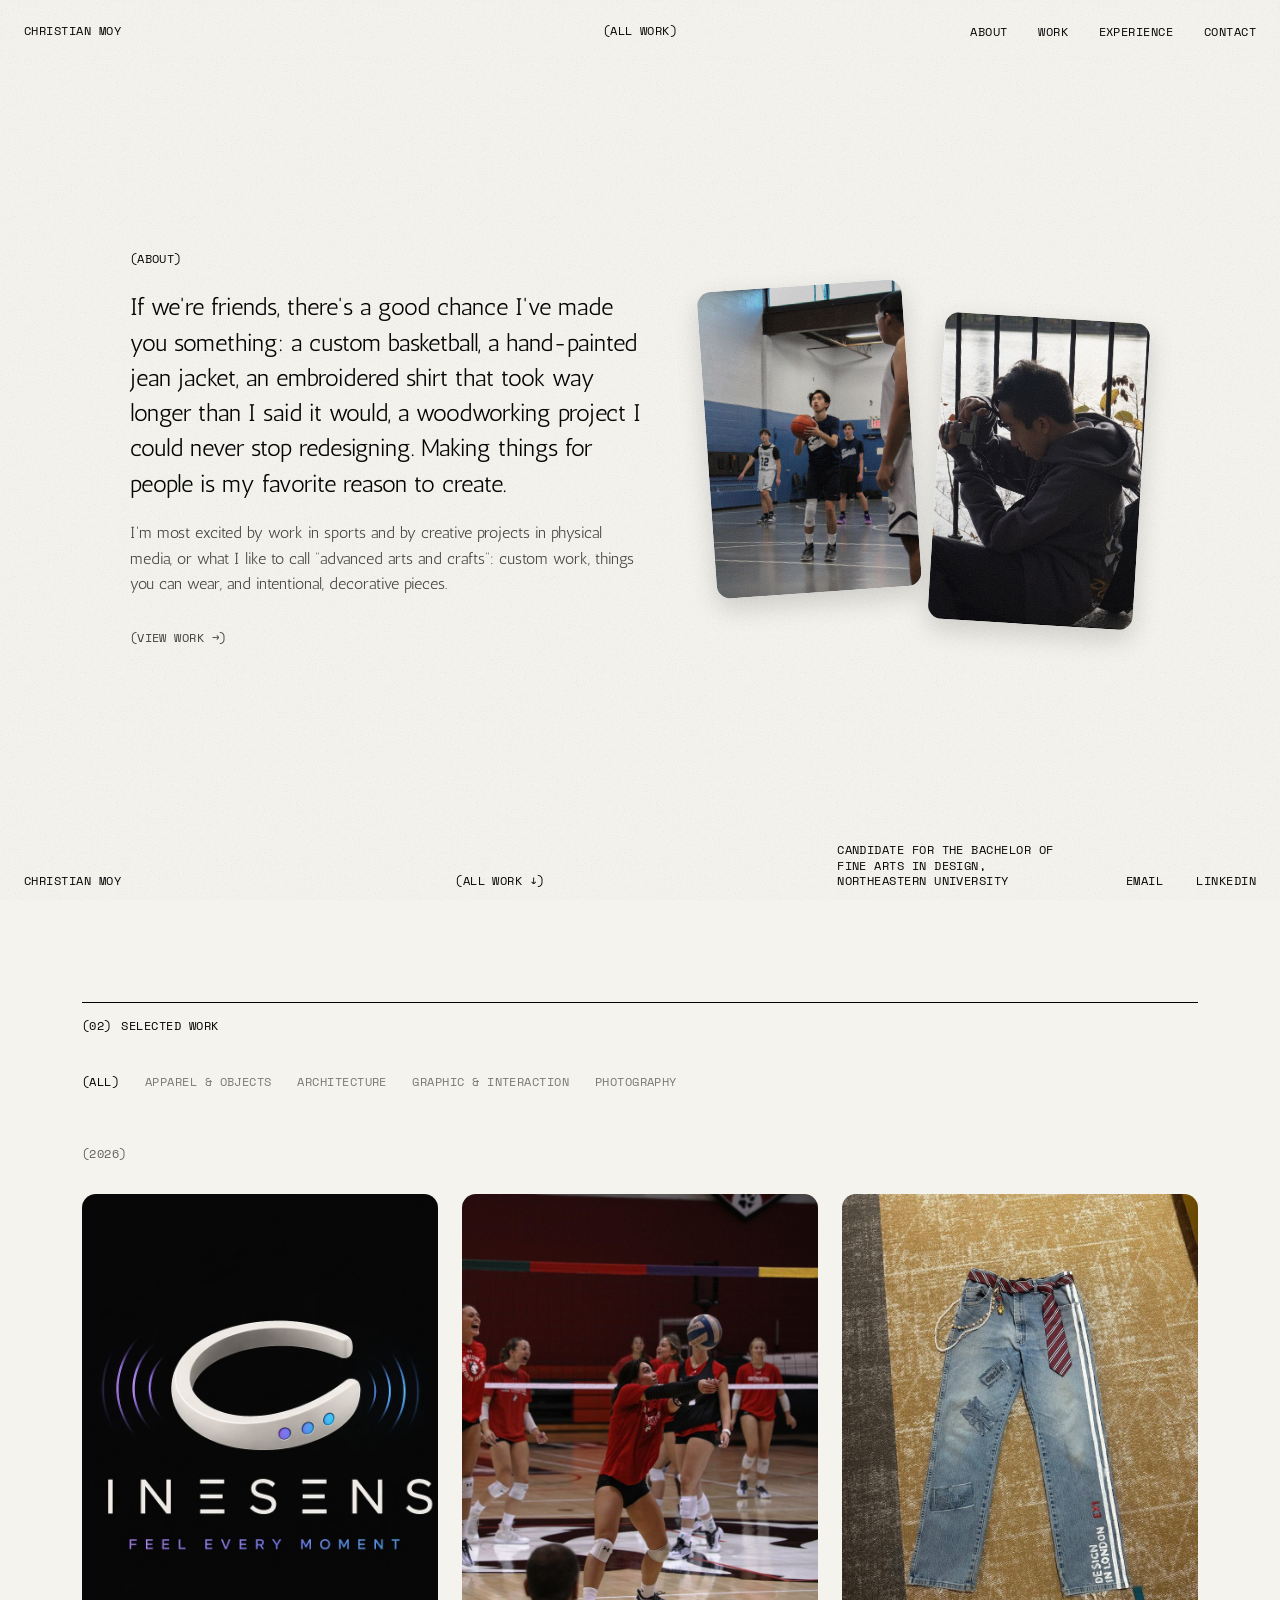
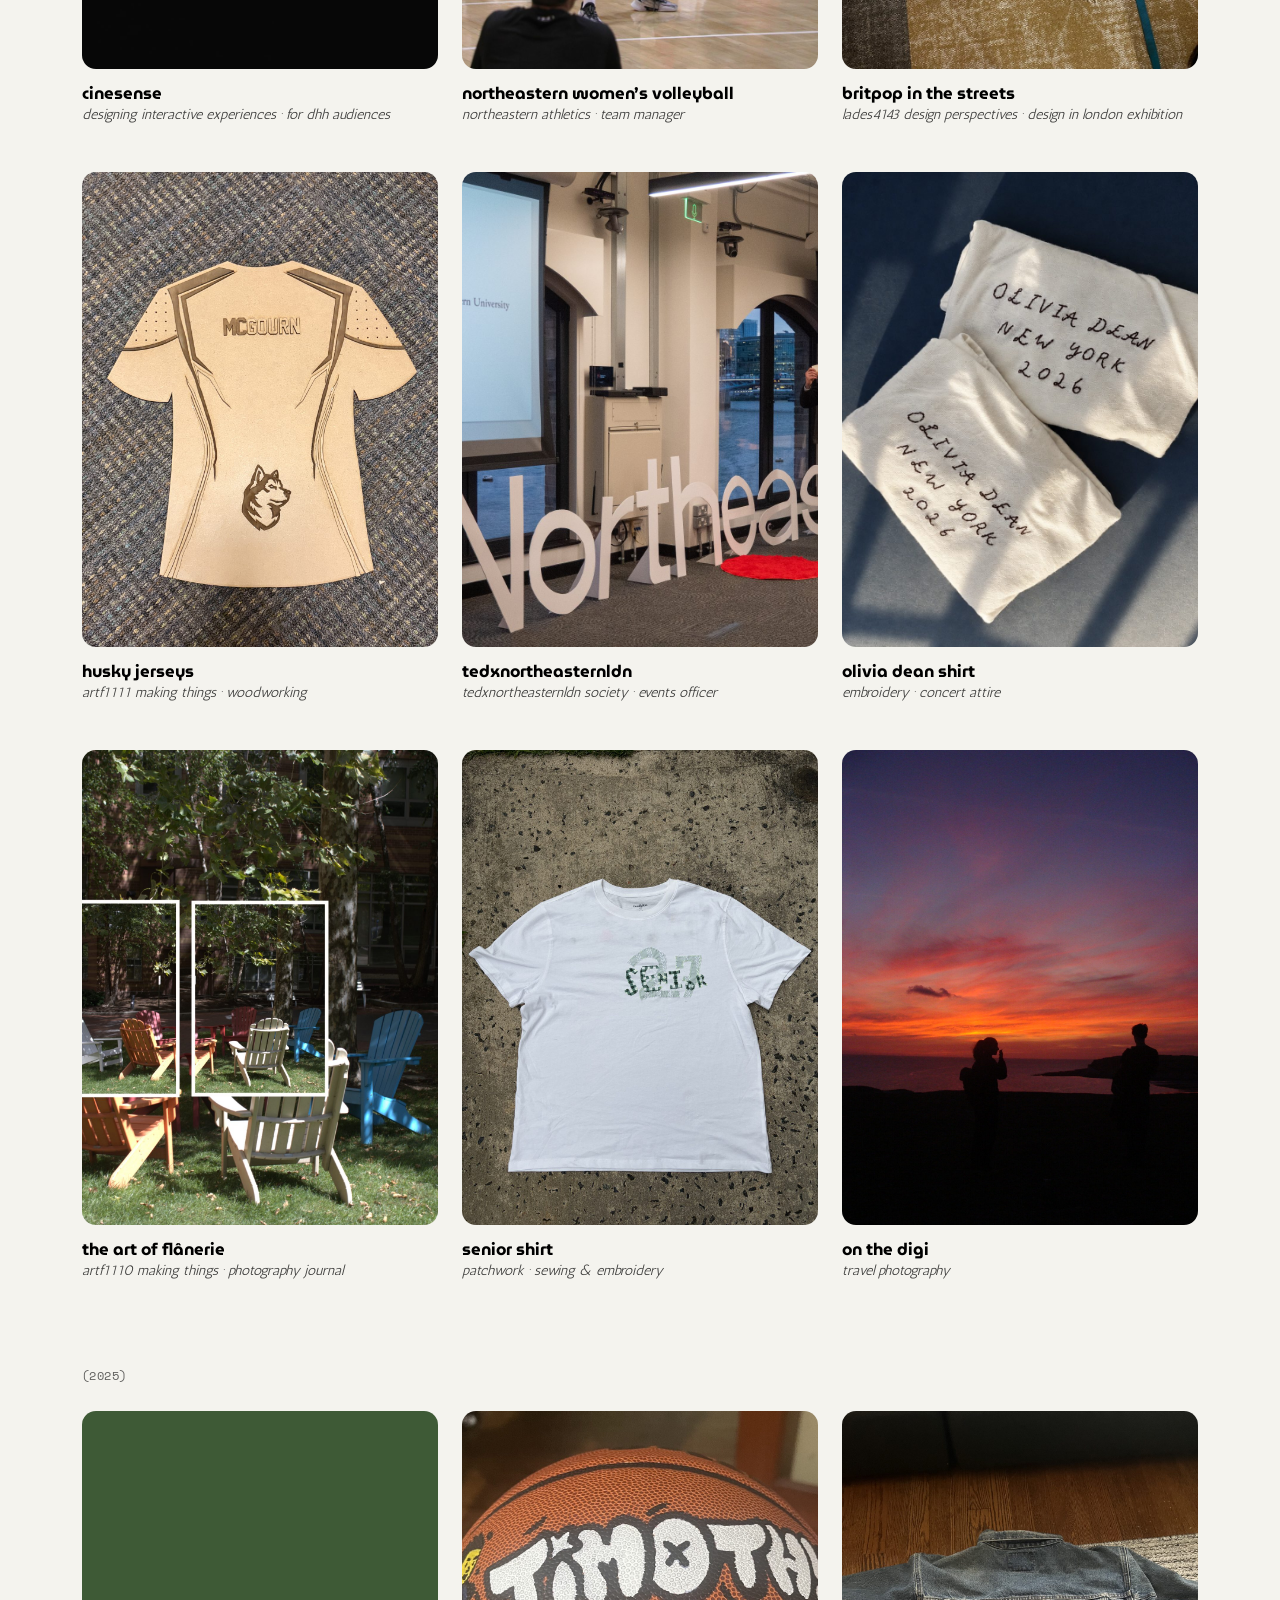
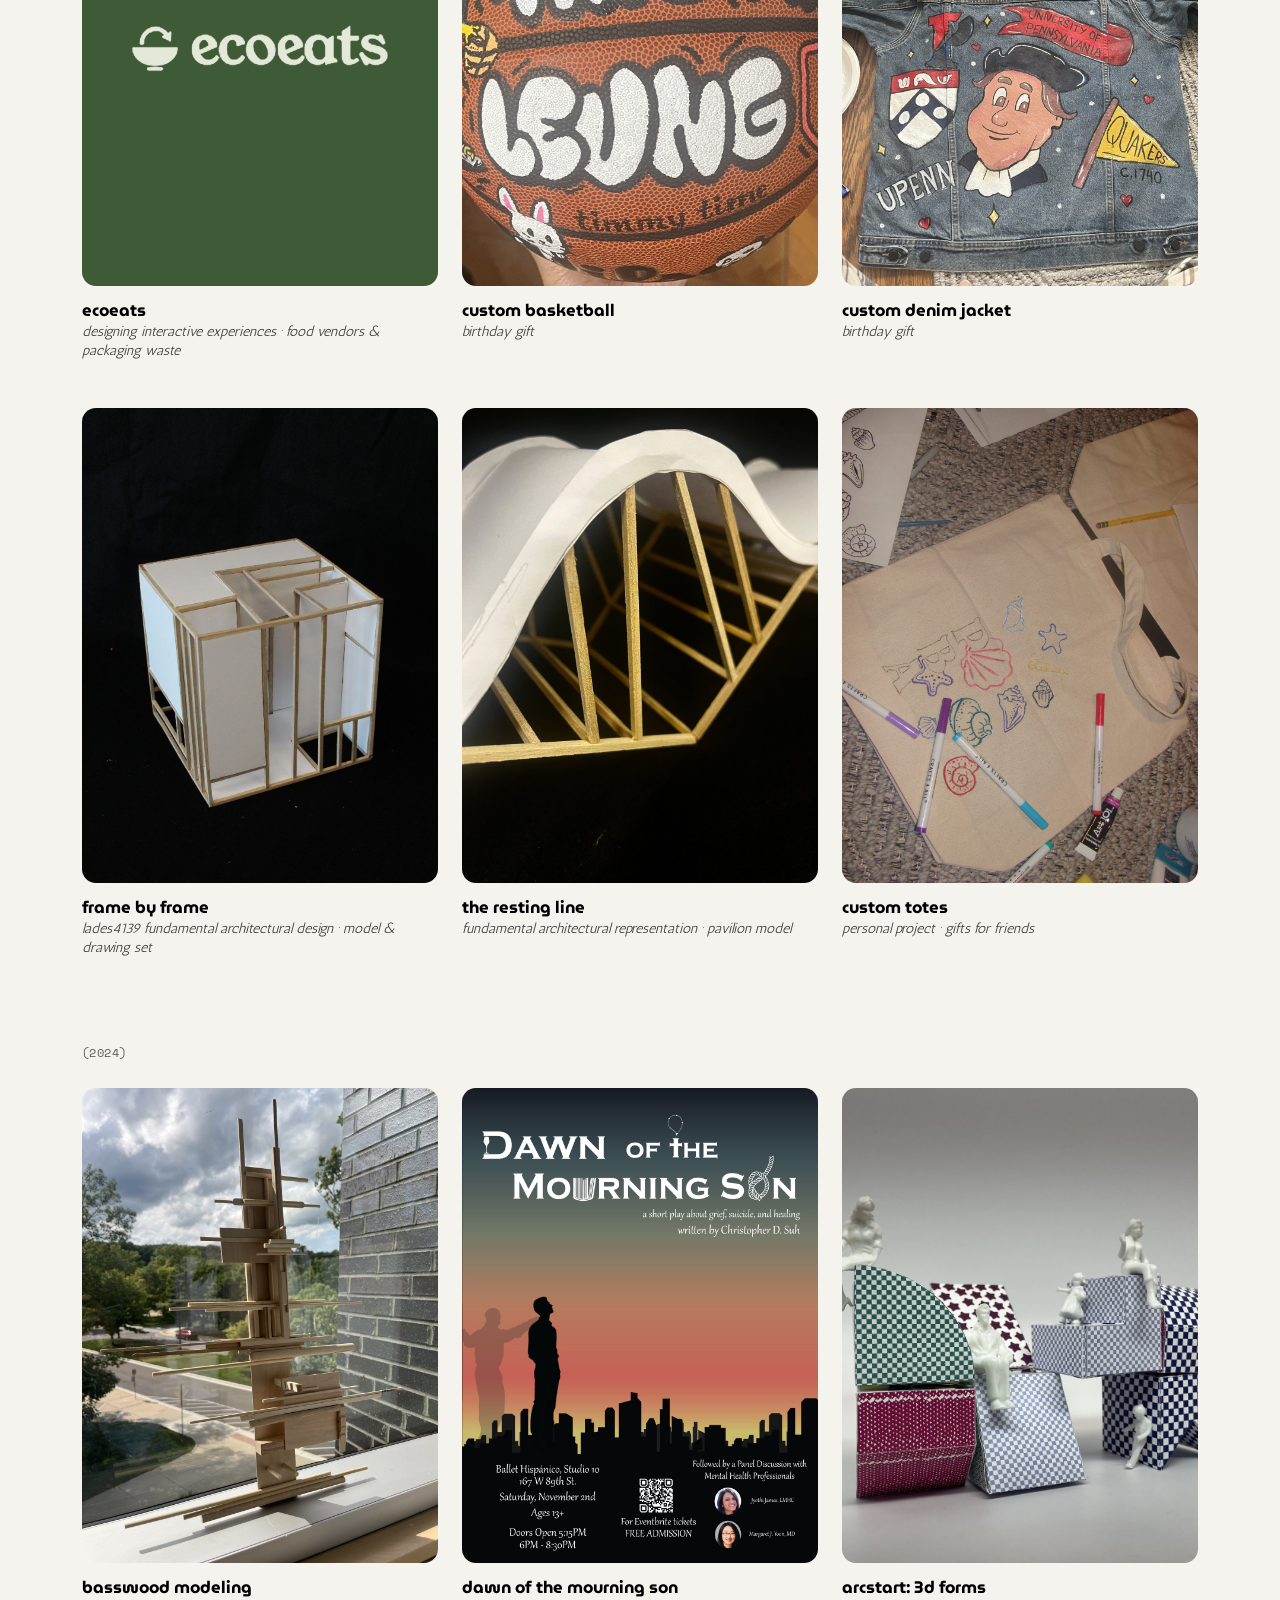
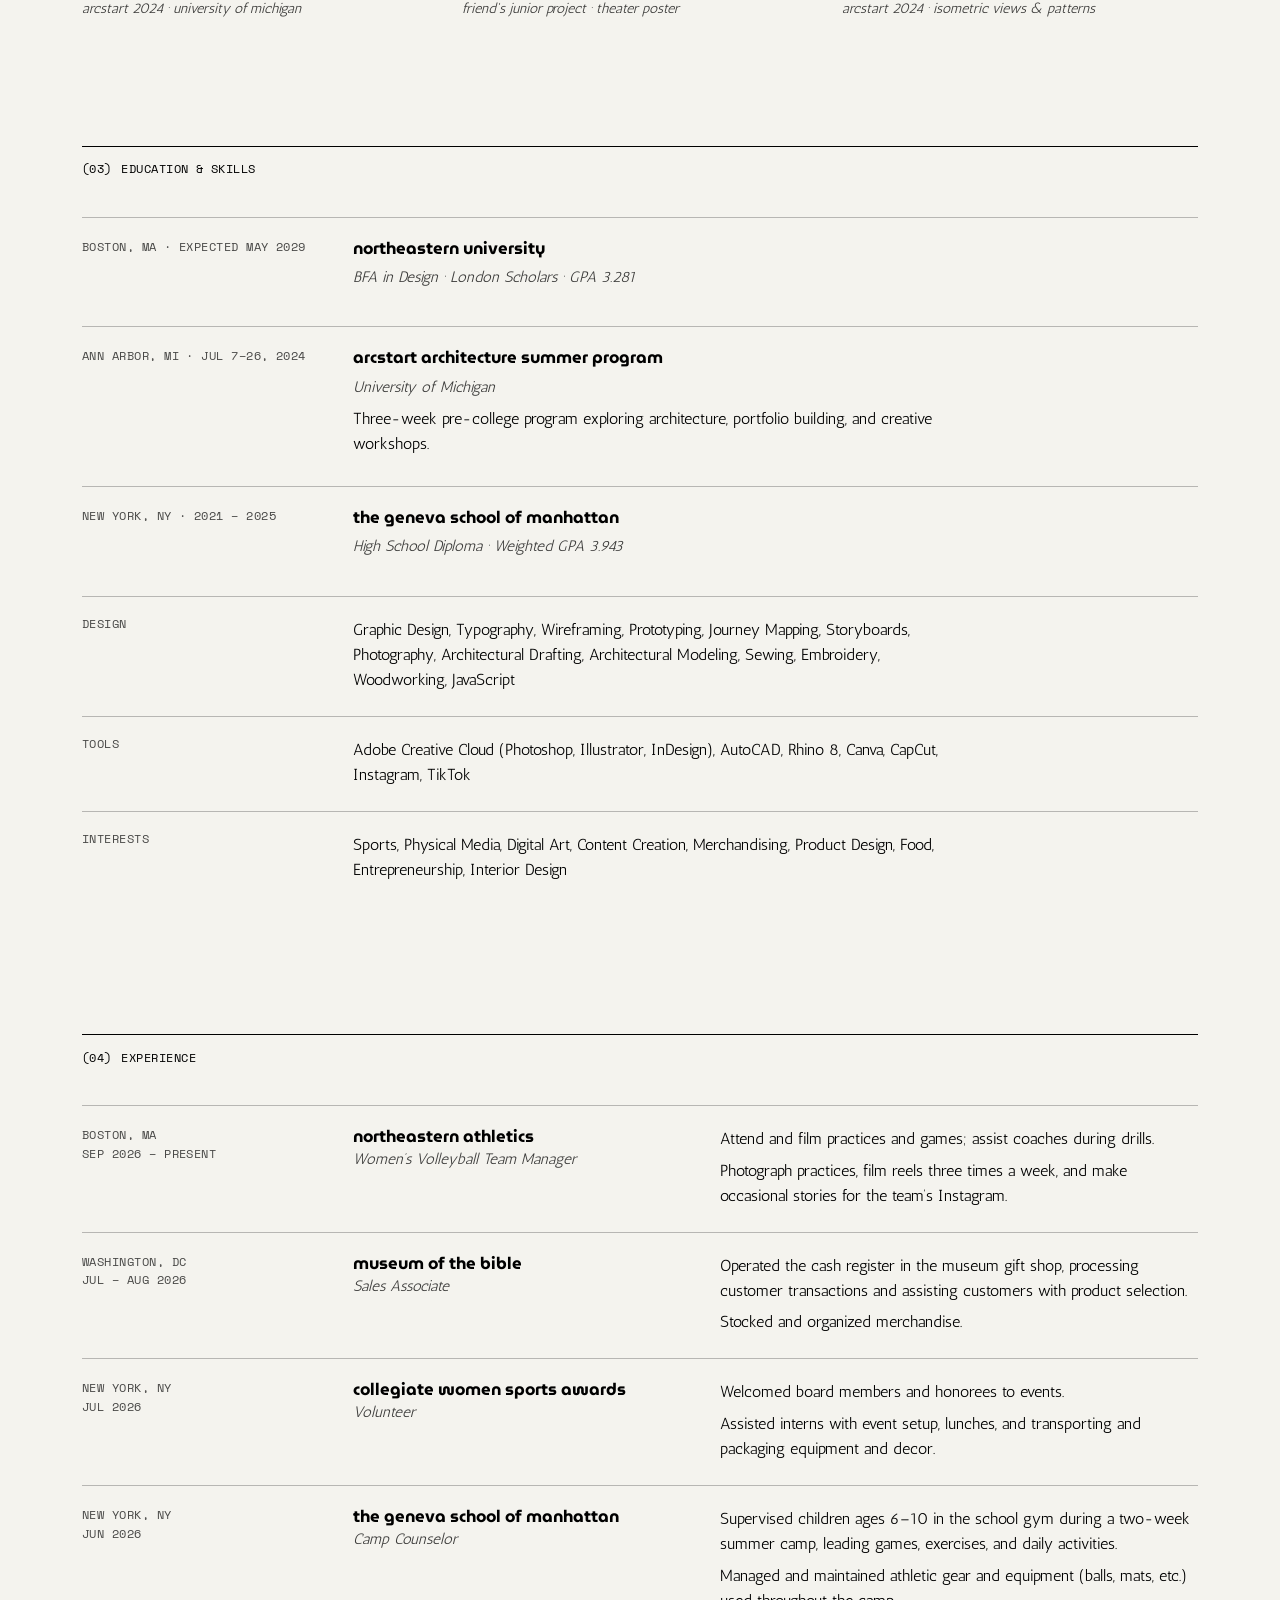
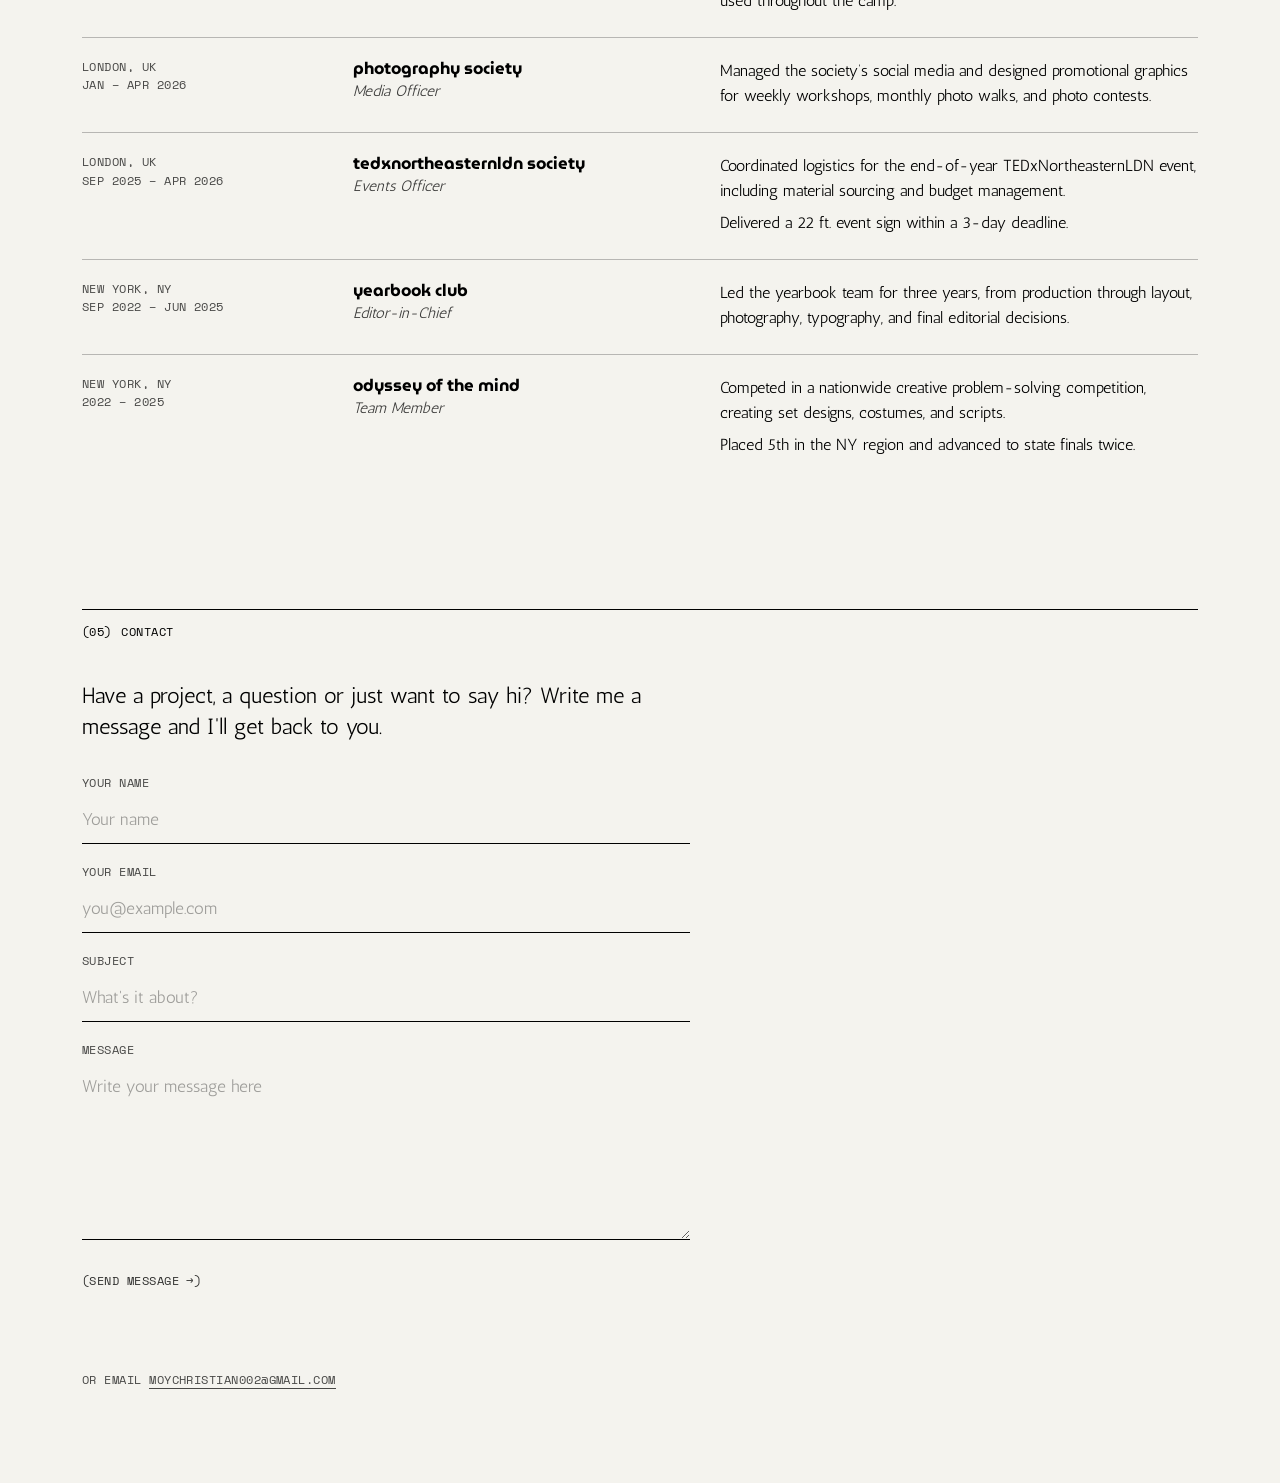
==== index.html @ 40269044 "Landing: credential line links to Education & Skills Co-Authored-By: Claude Opus 5.5 <noreply@anthro" ====
<!DOCTYPE html>
<html lang="en">
<head>
  <meta charset="UTF-8">
  <meta name="viewport" content="width=device-width, initial-scale=1.0">
  <title>Christian Moy — Design Portfolio</title>
  <meta name="description" content="Portfolio of Christian Moy, BFA Design student at Northeastern University. Product design, custom apparel, architecture models, typography, and photography.">
  <link rel="preconnect" href="https://fonts.googleapis.com">
  <link rel="preconnect" href="https://fonts.gstatic.com" crossorigin>
  <link href="https://fonts.googleapis.com/css2?family=Antic&family=MuseoModerno:wght@500;600;700&family=Space+Mono&display=swap" rel="stylesheet">
  <link rel="stylesheet" href="style.css">
  <script>try{var f=JSON.parse(sessionStorage.getItem("page-fade"));if(f){var r=document.documentElement;r.style.setProperty("--page-bg",f[0]);r.style.setProperty("--page-ink",f[1]);r.classList.add("entering")}}catch(e){}</script>
</head>
<body>
  <header class="site-header">
    <a href="#top" class="logo">Christian Moy</a>
    <a href="#work" class="header-center">(All work)</a>
    <nav>
      <a href="#intro">About</a>
      <a href="#work">Work</a>
      <a href="#experience">Experience</a>
      <a href="#contact">Contact</a>
    </nav>
  </header>

  <main id="top">
    <section class="hero">
      <h1 class="sr-only">Christian Moy</h1>
      <div class="hero-strip">
        <!-- The landing opens with this blurb; the filmstrip takes its place on the first move (strip.js) -->
        <div class="intro" id="intro">
          <span class="intro-label mono">(About)</span>
          <!-- Two photos of Christian, angled like a small collage beside the blurb -->
          <div class="intro-photos">
            <img src="images/about/basketball.jpg" alt="Christian Moy shooting a free throw" width="933" height="1400">
            <img src="images/about/camera.jpg" alt="Christian Moy taking photos by the reservoir" width="571" height="857">
          </div>
          <div class="intro-text">
            <p>If we're friends, there's a good chance I've made you something: a custom basketball, a hand-painted jean jacket, an embroidered shirt that took way longer than I said it would, a woodworking project I could never stop redesigning. Making things for people is my favorite reason to create.</p>
            <p>I'm most excited by work in sports and by creative projects in physical media, or what I like to call &ldquo;advanced arts and crafts&rdquo;: custom work, things you can wear, and intentional, decorative pieces.</p>
          </div>
          <button class="intro-go mono" id="intro-go">(View work &rarr;)</button>
        </div>
        <div class="strip-caption" aria-live="polite">
          <span class="strip-title" id="strip-title"></span>
          <span class="strip-sub" id="strip-sub"></span>
        </div>
        <div class="strip" id="strip" tabindex="0" role="region" aria-roledescription="carousel" aria-label="All projects. Swipe, scroll sideways or use the arrow keys.">
          <div class="strip-track" id="strip-track"></div>
        </div>
      </div>
      <div class="hero-bottom mono">
        <a href="#top" class="hb-name">Christian Moy</a>
        <a href="#work" class="hb-center">(All work &darr;)</a>
        <a href="#education" class="hb-blurb">Candidate for the Bachelor of Fine Arts in Design, Northeastern University</a>
        <p class="hb-links">
          <a href="mailto:moychristian002@gmail.com" title="moychristian002@gmail.com">Email</a>
          <a href="https://www.linkedin.com/in/christian-moy" target="_blank" rel="noopener">LinkedIn</a>
        </p>
      </div>
    </section>

    <section id="work" class="section">
      <h2 class="section-title"><span class="mono">(02)</span> <span class="mono">Selected work</span></h2>
      <div class="filters" id="filters"></div>
      <div class="grid" id="project-grid"></div>
    </section>

    <section id="education" class="section">
      <h2 class="section-title"><span class="mono">(03)</span> <span class="mono">Education &amp; skills</span></h2>
      <div class="columns">
        <div>
          <div class="entry compact">
            <h3>Northeastern University</h3>
            <p class="role">BFA in Design · London Scholars · GPA 3.281</p>
            <p class="meta">Boston, MA · Expected May 2029</p>
          </div>
          <div class="entry compact">
            <h3>ArcStart Architecture Summer Program</h3>
            <p class="role">University of Michigan</p>
            <p class="meta">Ann Arbor, MI · Jul 7–26, 2024</p>
            <p>Three-week pre-college program exploring architecture, portfolio building, and creative workshops.</p>
          </div>
          <div class="entry compact">
            <h3>The Geneva School of Manhattan</h3>
            <p class="role">High School Diploma · Weighted GPA 3.943</p>
            <p class="meta">New York, NY · 2021 – 2025</p>
          </div>
        </div>
        <div>
          <div class="entry compact">
            <h3>Design</h3>
            <p>Graphic Design, Typography, Wireframing, Prototyping, Journey Mapping, Storyboards, Photography,
              Architectural Drafting, Architectural Modeling, Sewing, Embroidery, Woodworking, JavaScript</p>
          </div>
          <div class="entry compact">
            <h3>Tools</h3>
            <p>Adobe Creative Cloud (Photoshop, Illustrator, InDesign), AutoCAD, Rhino 8, Canva, CapCut, Instagram, TikTok</p>
          </div>
          <div class="entry compact">
            <h3>Interests</h3>
            <p>Sports, Physical Media, Digital Art, Content Creation, Merchandising, Product Design, Food,
              Entrepreneurship, Interior Design</p>
          </div>
        </div>
      </div>
    </section>

    <section id="experience" class="section">
      <h2 class="section-title"><span class="mono">(04)</span> <span class="mono">Experience</span></h2>
      <div class="timeline">

      <div class="entry">
        <div class="entry-head">
          <div><h3>Northeastern Athletics</h3><p class="role">Women’s Volleyball Team Manager</p></div>
          <div class="meta">Boston, MA<br>Sep 2026 – Present</div>
        </div>
        <ul>
          <li>Attend and film practices and games; assist coaches during drills.</li>
          <li>Photograph practices, film reels three times a week, and make occasional stories for the team’s Instagram.</li>
        </ul>
      </div>

      <div class="entry">
        <div class="entry-head">
          <div><h3>Museum of the Bible</h3><p class="role">Sales Associate</p></div>
          <div class="meta">Washington, DC<br>Jul – Aug 2026</div>
        </div>
        <ul>
          <li>Operated the cash register in the museum gift shop, processing customer transactions and assisting customers with product selection.</li>
          <li>Stocked and organized merchandise.</li>
        </ul>
      </div>

      <div class="entry">
        <div class="entry-head">
          <div><h3>Collegiate Women Sports Awards</h3><p class="role">Volunteer</p></div>
          <div class="meta">New York, NY<br>Jul 2026</div>
        </div>
        <ul>
          <li>Welcomed board members and honorees to events.</li>
          <li>Assisted interns with event setup, lunches, and transporting and packaging equipment and decor.</li>
        </ul>
      </div>

      <div class="entry">
        <div class="entry-head">
          <div><h3>The Geneva School of Manhattan</h3><p class="role">Camp Counselor</p></div>
          <div class="meta">New York, NY<br>Jun 2026</div>
        </div>
        <ul>
          <li>Supervised children ages 6–10 in the school gym during a two-week summer camp, leading games, exercises, and daily activities.</li>
          <li>Managed and maintained athletic gear and equipment (balls, mats, etc.) used throughout the camp.</li>
        </ul>
      </div>

      <div class="entry">
        <div class="entry-head">
          <div><h3>Photography Society</h3><p class="role">Media Officer</p></div>
          <div class="meta">London, UK<br>Jan – Apr 2026</div>
        </div>
        <ul>
          <li>Managed the society’s social media and designed promotional graphics for weekly workshops, monthly photo walks, and photo contests.</li>
        </ul>
      </div>

      <div class="entry">
        <div class="entry-head">
          <div><h3>TEDxNortheasternLDN Society</h3><p class="role">Events Officer</p></div>
          <div class="meta">London, UK<br>Sep 2025 – Apr 2026</div>
        </div>
        <ul>
          <li>Coordinated logistics for the end-of-year TEDxNortheasternLDN event, including material sourcing and budget management.</li>
          <li>Delivered a 22 ft. event sign within a 3-day deadline.</li>
        </ul>
      </div>

      <div class="entry">
        <div class="entry-head">
          <div><h3>Yearbook Club</h3><p class="role">Editor-in-Chief</p></div>
          <div class="meta">New York, NY<br>Sep 2022 – Jun 2025</div>
        </div>
        <ul>
          <li>Led the yearbook team for three years, from production through layout, photography, typography, and final editorial decisions.</li>
        </ul>
      </div>

      <div class="entry">
        <div class="entry-head">
          <div><h3>Odyssey of the Mind</h3><p class="role">Team Member</p></div>
          <div class="meta">New York, NY<br>2022 – 2025</div>
        </div>
        <ul>
          <li>Competed in a nationwide creative problem-solving competition, creating set designs, costumes, and scripts.</li>
          <li>Placed 5th in the NY region and advanced to state finals twice.</li>
        </ul>
      </div>
      </div>
    </section>

    <section id="contact" class="section contact-section">
      <h2 class="section-title"><span class="mono">(05)</span> <span class="mono">Contact</span></h2>
      <div class="contact-wrap">
        <p class="contact-lede">Have a project, a question or just want to say hi? Write me a message and I'll get back to you.</p>
        <form class="contact-form" id="contact-form" novalidate>
          <label class="mono" for="cf-name">Your name</label>
          <input type="text" id="cf-name" name="name" autocomplete="name" placeholder="Your name">
          <label class="mono" for="cf-email">Your email</label>
          <input type="email" id="cf-email" name="email" autocomplete="email" required placeholder="you@example.com">
          <label class="mono" for="cf-subject">Subject</label>
          <input type="text" id="cf-subject" name="subject" autocomplete="off" maxlength="150" placeholder="What's it about?">
          <label class="mono" for="cf-message">Message</label>
          <textarea id="cf-message" name="message" rows="6" required placeholder="Write your message here"></textarea>
          <!-- Spam trap: people never see or fill this in, bots do -->
          <input type="text" id="cf-website" name="website" class="cf-honey" tabindex="-1" autocomplete="off" aria-hidden="true">
          <button type="submit" class="cf-send mono">(Send message &rarr;)</button>
          <p class="cf-status" id="cf-status" role="status" aria-live="polite"></p>
        </form>
        <p class="contact-alt mono">Or email <a href="mailto:moychristian002@gmail.com">moychristian002@gmail.com</a></p>
      </div>
    </section>
  </main>


  <script src="projects.js"></script>
  <script src="script.js"></script>
  <script src="strip.js"></script>
  <script src="contact.js"></script>
  <script src="fade.js"></script>
  <script src="effects.js"></script>
</body>
</html>
---- style.css ----
/* Look & feel from Christian's portfolio mood board:
   Museo Moderno (bold, lowercase) for titles, italic Antic for subtext,
   black & white base, each project gets its own color world in the gallery. */
:root {
  --text: #000;
  --muted: #6f6f6f;
  --line: #e6e6e6;
  --bg: #fff;
  --max: 1180px;
  --radius: 14px;
  --title: "MuseoModerno", system-ui, sans-serif;
  --body: "Antic", system-ui, sans-serif;
}

* { box-sizing: border-box; margin: 0; padding: 0; }

html { scroll-behavior: smooth; }

body {
  font-family: var(--body);
  color: var(--page-ink, var(--text));
  background: var(--page-bg, var(--bg));
  transition: background-color 0.6s ease, color 0.6s ease;
  line-height: 1.6;
  -webkit-font-smoothing: antialiased;
}

a { color: inherit; }

h1, h2, h3, .logo { font-family: var(--title); text-transform: lowercase; }

.site-header {
  position: sticky;
  top: 0;
  z-index: 10;
  display: flex;
  justify-content: space-between;
  align-items: center;
  max-width: var(--max);
  margin: 0 auto;
  padding: 1.4rem 2rem;
  background: color-mix(in srgb, var(--page-bg, #fff) 92%, transparent);
  transition: background-color 0.6s ease;
  backdrop-filter: blur(8px);
}

.logo { font-weight: 600; font-size: 1.15rem; text-decoration: none; }

nav a {
  margin-left: 1.75rem;
  text-decoration: none;
  font-size: 0.95rem;
  text-transform: lowercase;
  color: var(--muted);
  transition: color 0.2s;
}
nav a:hover { color: var(--text); }

main { max-width: var(--max); margin: 0 auto; padding: 0 2rem; }

.hero { padding: 9rem 0 7rem; text-align: center; }
.hero h1 {
  font-size: clamp(3rem, 9vw, 6.5rem);
  font-weight: 700;
  letter-spacing: -0.02em;
  line-height: 1;
}
.credential {
  margin: 1.5rem auto 0;
  font-size: 1.15rem;
  font-style: italic;
  line-height: 1.5;
  color: var(--muted);
}
.hero-contact {
  margin-top: 1.25rem;
  display: flex;
  flex-wrap: wrap;
  justify-content: center;
  gap: 0.4rem 0.9rem;
  font-family: var(--title);
  font-size: 1.05rem;
  font-weight: 500;
  text-transform: lowercase;
}
.hero-contact a { text-decoration: none; border-bottom: 1px solid currentColor; padding-bottom: 1px; }
.hero-contact span { opacity: 0.5; }

/* Homepage sections, in the landing page's language: a small numbered mono label,
   left-aligned text, thin rules, and lots of air */
.section { padding: 6rem 0 2rem; }
.section-title {
  display: flex;
  gap: 0.6rem;
  margin-bottom: 2.5rem;
  padding-top: 0.9rem;
  border-top: 1px solid currentColor;
  font: inherit;
  text-align: left;
}

/* Filters: mono words; the chosen one sits in parentheses */
.filters { display: flex; flex-wrap: wrap; gap: 0.4rem 1.6rem; margin-bottom: 3.5rem; }
.filters button {
  background: none;
  border: 0;
  padding: 0;
  color: inherit;
  font-family: "Space Mono", ui-monospace, monospace;
  font-size: 0.72rem;
  letter-spacing: 0.04em;
  text-transform: uppercase;
  opacity: 0.5;
  transition: opacity 0.2s;
}
.filters button:hover { opacity: 1; }
.filters button.active { opacity: 1; }
.filters button.active::before { content: "("; }
.filters button.active::after { content: ")"; }
.card[hidden] { display: none; }
.year-heading { margin-bottom: -1.25rem; opacity: 0.6; }
.year-heading:not(:first-child) { margin-top: 2.5rem; }
.year-heading[hidden] { display: none; }

/* Project grid: photo first, then (01), the title and the subtitle, like the landing caption */
.grid {
  --cols: 3;
  --gap-x: 1.5rem;
  display: flex;
  flex-wrap: wrap;
  gap: 3rem var(--gap-x);
}
.grid > .card { flex: 0 0 calc((100% - (var(--cols) - 1) * var(--gap-x)) / var(--cols)); min-width: 0; }
.grid > .year-heading { flex: 0 0 100%; }
@media (max-width: 980px) { .grid { --cols: 2; } }
@media (max-width: 640px) { .grid { --cols: 1; } }

.card { display: block; text-decoration: none; text-align: left; color: inherit; }
.card-img { overflow: hidden; aspect-ratio: 3 / 4; border-radius: var(--radius); background: #e8e7e2; }
.card-img img {
  width: 100%;
  height: 100%;
  object-fit: cover;
  display: block;
  transition: transform 0.6s ease;
}
.card:hover .card-img img { transform: scale(1.03); }
.card h3 { margin-top: 0.9rem; font-size: 1.05rem; font-weight: 700; line-height: 1.2; transition: color 0.3s; }
.card p { margin-top: 0.1rem; font-size: 0.88rem; font-style: italic; line-height: 1.35; text-transform: lowercase; opacity: 0.75; }
.card:hover h3 { color: var(--accent, var(--text)); }

/* Experience and education: one row each, with a thin rule. Where and when sit on the
   left in mono, the name and role in the middle, the details on the right */
.timeline, .columns { display: block; }
.entry {
  display: grid;
  grid-template-columns: minmax(0, 1fr) minmax(0, 1.4fr) minmax(0, 2fr);
  gap: 0.4rem 2rem;
  padding: 1.25rem 0 1.5rem;
  border-top: 1px solid color-mix(in srgb, currentColor 25%, transparent);
  text-align: left;
}
.entry-head { display: contents; }
.entry h3 { font-size: 1.05rem; font-weight: 700; line-height: 1.25; }
.role { font-style: italic; font-size: 0.95rem; opacity: 0.75; }
.meta {
  order: -1;
  font-family: "Space Mono", ui-monospace, monospace;
  font-size: 0.72rem;
  letter-spacing: 0.04em;
  line-height: 1.6;
  text-transform: uppercase;
  opacity: 0.7;
}
.entry ul { list-style: none; margin: 0; padding: 0; font-size: 0.98rem; line-height: 1.6; }
.entry li + li { margin-top: 0.4rem; }
/* Education: the place and dates on the left, everything else in the middle and right */
.compact > * { grid-column: 2 / -1; }
.compact > .meta { grid-column: 1; grid-row: 1 / span 4; }
.compact p:not(.role):not(.meta) { font-size: 0.98rem; line-height: 1.6; max-width: 38rem; }
/* Skills: the heading becomes the left label */
.compact:not(:has(.meta)) > h3 {
  grid-column: 1;
  font-family: "Space Mono", ui-monospace, monospace;
  font-size: 0.72rem;
  font-weight: 400;
  letter-spacing: 0.04em;
  text-transform: uppercase;
  opacity: 0.7;
}
.compact:not(:has(.meta)) > p { grid-column: 2 / -1; grid-row: 1; }
@media (max-width: 760px) {
  .entry { grid-template-columns: minmax(0, 1fr); }
  .entry > *, .compact > *, .compact > .meta, .compact:not(:has(.meta)) > * { grid-column: 1; grid-row: auto; }
}

/* Project article page: takes on the project's color world */
.project-page { background: var(--page-bg, #fff); color: var(--page-ink, #000); }
.project-page .site-header { background: transparent; backdrop-filter: none; position: static; }
.project-page nav a, .project-page .site-footer { color: inherit; opacity: 0.7; }
.project-page nav a:hover { opacity: 1; }

.article { max-width: 60rem; margin: 0 auto; padding: 1rem 0 3rem; }
.back { display: inline-block; margin-bottom: 1.75rem; text-decoration: none; font-style: italic; opacity: 0.75; }
.back:hover { opacity: 1; }
.article-hero { cursor: zoom-in; }
.article-hero { text-align: center; }
.article-hero img { max-width: 100%; max-height: 80vh; width: auto; height: auto; object-fit: contain; border-radius: var(--radius); display: inline-block; vertical-align: top; }
.article-head { text-align: center; margin: 2.5rem 0 2rem; }
.article-head h1 { font-size: clamp(2.2rem, 6vw, 3.8rem); font-weight: 700; line-height: 1.05; }
/* Opening: cover photo on the left, title and subtitle beside it, both in the first screen */
.article-top {
  display: grid; grid-template-columns: minmax(0, 1.3fr) minmax(0, 1fr); gap: clamp(2rem, 5vw, 4rem);
  align-items: center; min-height: calc(100vh - 9rem); margin-bottom: 3.5rem;
  width: min(72rem, calc(100vw - 4rem)); margin-left: calc(50% - min(36rem, calc(50vw - 2rem)));
}
.article-top .article-hero img { max-height: 78vh; }
.article-top .article-head { margin: 0; }
.article-top .article-head h1 { font-size: clamp(2.2rem, 4.2vw, 3.6rem); }
@media (max-width: 700px) {
  .article-top { display: block; min-height: 0; width: auto; margin-left: 0; margin-bottom: 2.5rem; }
  .article-top .article-hero img { max-height: 52vh; }
  .article-top .article-head { margin-top: 1.75rem; }
}
.article-sub { margin-top: 0.5rem; font-size: 1.15rem; font-style: italic; text-transform: lowercase; opacity: 0.85; }
.article-body { max-width: 38rem; margin: 0 auto 4rem; font-size: 1.12rem; line-height: 1.75; }
.article-body p + p { margin-top: 1.1rem; }
.article-details { max-width: 38rem; margin: -2rem auto 4rem; display: grid; grid-template-columns: max-content 1fr; gap: 0.4rem 1.5rem; font-size: 1rem; }
.article-details[hidden] { display: none; }
.article-details dt { font-family: var(--title); font-weight: 600; text-transform: lowercase; }
.article-details dd { font-style: italic; }
.article-label { font-size: 1.3rem; font-weight: 600; text-align: center; margin-bottom: 1.75rem; }
.article-label[hidden] { display: none; }
.article-gallery + .article-label { margin-top: 3.5rem; }
/* Gallery: an even grid of square tiles, each photo cropped to its main item
   (per-photo `crop` in projects.js sets the focus, or "whole" to fit it uncropped).
   The lightbox always shows the full photo. */
.article-gallery { display: grid; grid-template-columns: repeat(2, minmax(0, 1fr)); gap: 1.25rem; align-items: center; }
.article-gallery.single { grid-template-columns: minmax(0, 1fr); max-width: calc(50% - 0.625rem); margin: 1.25rem auto 0; }
.article-gallery.single:has(.whole) { max-width: none; }
.article-gallery.single .whole img, .article-gallery.single .whole video { width: auto; max-width: 100%; max-height: 80vh; margin: 0 auto; }
.article-gallery button { display: block; width: 100%; padding: 0; border: 0; background: none; cursor: zoom-in; color: inherit; font: inherit; }
.article-gallery img, .article-gallery video { width: 100%; aspect-ratio: 1; object-fit: cover; display: block; border-radius: var(--radius); transition: opacity 0.2s; }
.article-gallery .whole img, .article-gallery .whole video { aspect-ratio: auto; background: none; }
.article-gallery.natural img, .article-gallery.natural video { aspect-ratio: auto; }
.article-gallery button:hover img { opacity: 0.88; }
@media (max-width: 640px) {
  .article-gallery { grid-template-columns: minmax(0, 1fr); }
  .article-gallery.single { max-width: none; }
}
.article-nav { display: flex; justify-content: space-between; gap: 2rem; margin-top: 4.5rem; padding-top: 2rem; border-top: 1px solid currentColor; }
.article-nav a { font-family: var(--title); font-weight: 600; font-size: 1.15rem; text-transform: lowercase; text-decoration: none; max-width: 45%; }
.article-nav a:last-child { text-align: right; }
.article-nav span { display: block; font-family: var(--body); font-weight: 400; font-style: italic; font-size: 0.9rem; opacity: 0.7; }

/* Lightbox: opens in the project's color world */
.lightbox {
  --lb-bg: #fff;
  --lb-ink: #000;
  position: fixed;
  inset: 0;
  z-index: 100;
  display: flex;
  align-items: center;
  justify-content: center;
  background: var(--lb-bg);
  color: var(--lb-ink);
  transition: background 0.4s;
}
.lightbox[hidden] { display: none; }
.lightbox figure { max-width: 84vw; text-align: center; }
.lightbox img { max-width: 84vw; max-height: 74vh; object-fit: contain; display: block; margin: 0 auto; }
.lightbox video { max-width: 84vw; max-height: 74vh; display: block; margin: 0 auto; }
.lightbox video[hidden], .lightbox img[hidden] { display: none; }
.lightbox figcaption { margin-top: 1.4rem; }
.lb-title { display: block; font-family: var(--title); font-weight: 700; font-size: clamp(1.4rem, 3vw, 2.1rem); line-height: 1.15; text-transform: lowercase; }
.lb-sub { display: block; font-style: italic; font-size: 1.05rem; text-transform: lowercase; }
.lb-count { display: block; margin-top: 0.5rem; font-size: 0.85rem; opacity: 0.6; }
.lb-caption { display: block; margin-top: 0.75rem; font-style: italic; }
.lb-caption:empty { display: none; }
.article-gallery .caption { display: block; font-family: var(--body); margin-top: 0.5rem; font-size: 0.9rem; font-style: italic; text-align: left; color: inherit; opacity: 0.75; }
.article-gallery .tile-label { display: block; margin-top: 0.75rem; font-family: var(--title); font-weight: 600; font-size: 1.05rem; text-transform: lowercase; text-align: center; }
.lightbox button {
  position: absolute;
  background: none;
  border: 0;
  font-size: 2.6rem;
  line-height: 1;
  color: var(--lb-ink);
  cursor: pointer;
  padding: 1rem;
}
.lb-close { top: 0.5rem; right: 1rem; }
.lb-prev { left: 0.5rem; top: 50%; transform: translateY(-50%); }
.lb-next { right: 0.5rem; top: 50%; transform: translateY(-50%); }

@media (max-width: 700px) {
  .site-header { padding: 1.1rem 1.25rem; }
  main { padding: 0 1.25rem; }
  nav a { margin-left: 1rem; }
  .hero { padding: 5rem 0 4rem; }
  .columns { grid-template-columns: 1fr; gap: 0; }
  .entry-head { flex-direction: column; gap: 0.25rem; }
  .meta { text-align: left; white-space: normal; }
  .meta br { display: none; }
}

/* Page color fade (fade.js): content fades out on leaving and in on arriving */
.site-header { transition: opacity 0.45s ease, background-color 0.6s ease; }
main, .site-footer { transition: opacity 0.45s ease; }
.entering .site-header, .entering main, .entering .site-footer,
.leaving .site-header, .leaving main, .leaving .site-footer { opacity: 0; }
@media (prefers-reduced-motion: reduce) {
  body, .site-header, main, .site-footer { transition: none; }
}

/* Cover photo morph between the homepage and a project page (fade.js) */
@view-transition { navigation: auto; }
.instant body { transition: none; }
.instant .site-header { transition: opacity 0.45s ease; }
::view-transition-group(hero) { animation-duration: 0.7s; animation-timing-function: cubic-bezier(0.2, 0, 0, 1); }
::view-transition-old(hero), ::view-transition-new(hero) { height: 100%; object-fit: cover; }
::view-transition-old(root), ::view-transition-new(root) { animation-duration: 0.5s; }
@media (prefers-reduced-motion: reduce) {
  @view-transition { navigation: none; }
}

/* Project page builds in two beats: the cover lands, then the title and text rise in */
@keyframes rise { from { opacity: 0; transform: translateY(18px); } to { opacity: 1; transform: none; } }
.project-page .article-head,
.project-page .article-body,
.project-page .article-details,
.project-page #sections { animation: rise 0.7s cubic-bezier(0.2, 0, 0, 1) both; }
.project-page .article-head { animation-delay: 0.45s; }
.project-page .article-body { animation-delay: 0.6s; }
.project-page .article-details { animation-delay: 0.7s; }
.project-page #sections { animation-delay: 0.8s; }
@media (prefers-reduced-motion: reduce) {
  .project-page .article-head, .project-page .article-body,
  .project-page .article-details, .project-page #sections { animation: none; }
}

/* Booklet (project.js): an open book; one page turns over the spine */
.booklet { margin-top: 3.5rem; }
.booklet-stage { position: relative; aspect-ratio: 3000 / 2121; perspective: 3200px; cursor: pointer; outline: none; }
.booklet-stage:focus-visible { outline: 2px solid currentColor; outline-offset: 6px; border-radius: 4px; }
.booklet-half, .booklet-leaf { position: absolute; top: 0; bottom: 0; width: 50%; }
.booklet-half.l { left: 0; }
.booklet-half.r { right: 0; }
.booklet-half, .booklet-leaf > div { background-repeat: no-repeat; }
.booklet-stage .filled { background-color: #fff; box-shadow: 0 10px 28px rgba(0, 0, 0, 0.28); }
.booklet-leaf { z-index: 2; transform-style: preserve-3d; animation: 0.85s cubic-bezier(0.45, 0, 0.2, 1) forwards; pointer-events: none; }
.booklet-leaf.forward { left: 50%; transform-origin: left center; animation-name: page-forward; }
.booklet-leaf.back { left: 0; transform-origin: right center; animation-name: page-back; }
.booklet-leaf > div { position: absolute; inset: 0; backface-visibility: hidden; }
.booklet-leaf > .back { transform: rotateY(180deg); }
@keyframes page-forward { to { transform: rotateY(-180deg); } }
@keyframes page-back { to { transform: rotateY(180deg); } }
.booklet-controls { display: flex; justify-content: center; align-items: center; gap: 1.5rem; margin-top: 1.5rem; }
.booklet-controls button { width: 2.6rem; height: 2.6rem; border-radius: 50%; border: 1px solid currentColor; background: none; color: inherit; font-size: 1.5rem; line-height: 1; cursor: pointer; transition: opacity 0.2s; }
.booklet-controls button:disabled { opacity: 0.3; cursor: default; }
.booklet-count { min-width: 4rem; text-align: center; font-style: italic; opacity: 0.75; }

/* Words under a section heading (sections: [label, files, text]) */
.section-text { max-width: 38rem; margin: -0.5rem auto 1.75rem; font-size: 1.05rem; line-height: 1.75; white-space: pre-line; }
.section-text p + p { margin-top: 1rem; }
.section-text + .article-gallery:not(.single) { margin-top: 0; }
.section-text + .article-label { margin-top: 3.5rem; }
.section-text.bibliography { font-size: 0.9rem; line-height: 1.6; overflow-wrap: anywhere; }
.section-text.bibliography p { padding-left: 2rem; text-indent: -2rem; }

/* Uncropped projects (fit: "natural"): each pair is one row of equal height (project.js) */
.article-gallery.natural-row { display: flex; gap: 1.25rem; align-items: flex-start; }
.natural-row > button { flex: 1 1 0; min-width: 0; }
.natural-row img, .natural-row video { height: auto; }
.article-gallery + .article-gallery:not(.single) { margin-top: 1.25rem; }
@media (max-width: 640px) {
  .article-gallery.natural-row { flex-direction: column; }
  .natural-row > button { flex: none !important; width: 100%; }
}

/* Project pages, in the landing page's language (each keeps its own color world):
   left-aligned text, numbered mono section labels with a
   thin rule, and the facts as a small two-column list */
.article { max-width: 64rem; }
.article-head { text-align: left; }
.article-top .article-head h1 { font-size: clamp(2rem, 3.6vw, 3.2rem); line-height: 1.05; }
.article-sub { font-size: 1rem; line-height: 1.4; }
.article-body { max-width: 38rem; margin: 0 0 3.5rem; font-size: 1.02rem; line-height: 1.7; text-align: left; }
.article-details {
  max-width: 38rem;
  margin: -1.5rem 0 4rem;
  display: grid;
  grid-template-columns: 9rem minmax(0, 1fr);
  gap: 0.35rem 1rem;
  font-size: 0.95rem;
  text-align: left;
}
.article-details dt, .article-details .dt {
  font-family: "Space Mono", ui-monospace, monospace;
  font-size: 0.72rem;
  font-weight: 400;
  letter-spacing: 0.04em;
  line-height: 1.9;
  text-transform: uppercase;
  opacity: 0.7;
}
.article-details dd, .article-details .dd { font-style: italic; margin: 0; }
/* While the details rise in line by line (effects.js), each row keeps the two columns */
.article-details:has(> .line) { display: block; }
.article-details .dt { display: inline-block; width: 10rem; }

#sections { counter-reset: label; }
.article-label {
  counter-increment: label;
  display: flex;
  gap: 0.6rem;
  margin: 0 0 1.5rem;
  padding-top: 0.9rem;
  border-top: 1px solid color-mix(in srgb, currentColor 35%, transparent);
  font-family: "Space Mono", ui-monospace, monospace;
  font-size: 0.72rem;
  font-weight: 400;
  letter-spacing: 0.04em;
  line-height: 1.35;
  text-align: left;
  text-transform: uppercase;
}
.article-label::before { content: "(" counter(label, decimal-leading-zero) ")"; }
.article-gallery + .article-label, .section-text + .article-label, .booklet + .article-label { margin-top: 4.5rem; }
.section-text { max-width: 38rem; margin: 0 0 1.75rem; font-size: 0.98rem; line-height: 1.7; text-align: left; }
.article-gallery .caption { text-align: left; }
.article-gallery .tile-label {
  margin-top: 0.6rem;
  font-family: "Space Mono", ui-monospace, monospace;
  font-size: 0.72rem;
  font-weight: 400;
  letter-spacing: 0.04em;
  text-align: left;
  text-transform: uppercase;
}
.article-gallery.single { margin-left: 0; }
.yt-caption { text-align: left; }
.article-nav { border-top: 1px solid color-mix(in srgb, currentColor 35%, transparent); }
.article-nav a { font-size: 1.05rem; font-weight: 700; }
.article-nav span { margin-bottom: 0.35rem; opacity: 0.7; }

/* Side by side: a section marked "side" in projects.js puts its words beside the photos
   they describe, as wide as the opening (cover + title). Whichever column is shorter stays in view while the
   other scrolls past; every other one is flipped. Stacks on narrow screens. */
.side-by-side {
  display: grid; grid-template-columns: minmax(0, 1fr) minmax(0, 1.4fr); gap: 0 clamp(2rem, 5vw, 4rem);
  align-items: start;
  width: min(72rem, calc(100vw - 4rem)); margin-left: calc(50% - min(36rem, calc(50vw - 2rem)));
}
.side-by-side > .article-label { grid-column: 1 / -1; }
.side-by-side.flip { grid-template-columns: minmax(0, 1.4fr) minmax(0, 1fr); }
.side-by-side.flip .side-text { order: 2; }
.side-text, .side-media { position: sticky; top: 2rem; }
.side-by-side .section-text { max-width: none; margin: 0; }
.side-by-side .article-gallery.single { max-width: none; margin-top: 1.25rem; }
.side-by-side .article-gallery.single:first-child { margin-top: 0; }
/* A section marked "small" keeps its photos compact (e.g. the volleyball reels) */
.article-gallery.small { max-width: 26rem; }
.side-by-side + .article-label, .side-by-side + .side-by-side, .section-text + .side-by-side, .article-gallery + .side-by-side { margin-top: 4.5rem; }
@media (max-width: 860px) {
  .side-by-side { display: block; width: auto; margin-left: 0; }
  .side-text, .side-media { position: static; }
  .side-by-side .section-text { margin-bottom: 1.75rem; }
}

/* Booklet controls: mono words instead of round buttons */
.booklet-controls { justify-content: flex-start; }
.booklet-controls button {
  width: auto; height: auto; border: 0; border-radius: 0; padding: 0.3rem 0;
  font-family: "Space Mono", ui-monospace, monospace; font-size: 0.9rem;
}
.booklet-count { font-family: "Space Mono", ui-monospace, monospace; font-size: 0.72rem; font-style: normal; letter-spacing: 0.04em; }
.booklet-hint { margin: -0.5rem 0 1.5rem; font-size: 0.92rem; font-style: italic; opacity: 0.75; }

/* Effects (effects.js) ---------------------------------------------------- */
/* Paper grain: a faint, static noise over every page, in any color world */
body::after {
  content: "";
  position: fixed;
  inset: 0;
  z-index: 150;
  pointer-events: none;
  opacity: 0.06;
  background-image: url("data:image/svg+xml;utf8,<svg xmlns='http://www.w3.org/2000/svg' width='180' height='180'><filter id='n'><feTurbulence type='fractalNoise' baseFrequency='.85' numOctaves='3' stitchTiles='stitch'/><feColorMatrix type='saturate' values='0'/><feComponentTransfer><feFuncR type='linear' slope='3' intercept='-1'/><feFuncG type='linear' slope='3' intercept='-1'/><feFuncB type='linear' slope='3' intercept='-1'/></feComponentTransfer></filter><rect width='100%' height='100%' filter='url(%23n)'/></svg>");
}

/* Scroll reveal */
html .reveal { opacity: 0; transform: translateY(24px); transition: opacity 0.8s cubic-bezier(0.2, 0, 0, 1), transform 0.8s cubic-bezier(0.2, 0, 0, 1); }
html .reveal.is-visible { opacity: 1; transform: none; }

/* Cursor: a solid black arrow everywhere, with a thin white edge so it shows on dark pages */
html, html * {
  cursor: url("data:image/svg+xml;utf8,<svg xmlns='http://www.w3.org/2000/svg' width='24' height='24' viewBox='0 0 24 24'><path d='M3 2 L3 19 L7.5 14.8 L10.6 21.6 L13.6 20.3 L10.6 13.6 L16.8 13.6 Z' fill='black' stroke='white' stroke-width='1.2' stroke-linejoin='round'/></svg>") 3 2, auto !important;
}

/* Card hover: lift, and keep text readable while the page previews a project's colors */
@media (hover: hover) and (pointer: fine) {
  .card { transition: transform 0.5s cubic-bezier(0.2, 0, 0, 1); }
  .card:hover { transform: translateY(-6px); }
}
.tinting .card:hover h3 { color: inherit; }
.tinting .card p { color: inherit; opacity: 0.7; }

@media (prefers-reduced-motion: reduce) {
  html .reveal { opacity: 1; transform: none; transition: none; }
  .card:hover { transform: none; }
}

/* Title letters (effects.js): each letter rises from behind the baseline, once */
.split .word { display: inline-block; overflow: hidden; padding-bottom: 0.14em; margin-bottom: -0.14em; vertical-align: top; white-space: nowrap; }
.split .char { display: inline-block; animation: char-rise 0.9s cubic-bezier(0.2, 0, 0, 1) both; animation-delay: calc(var(--d, 0s) + var(--i) * 30ms); }
@keyframes char-rise { from { transform: translateY(110%); } to { transform: none; } }
.hero h1.split { --d: 0.15s; }
#title.split { --d: 0.45s; }
/* The project head no longer fades as a block; its subtitle keeps the gentle rise */
.project-page .article-head:has(.split) { animation: none; }
.project-page .article-head:has(.split) .article-sub { animation: rise 0.7s cubic-bezier(0.2, 0, 0, 1) 0.6s both; }

/* Text lines (effects.js): subtitle, write-up and details rise in line by line */
.split-lines { animation: none !important; }
.line { display: block; overflow: hidden; padding-bottom: 0.12em; margin-bottom: -0.12em; }
.line-in { display: inline-block; animation: line-rise 0.8s cubic-bezier(0.2, 0, 0, 1) both; }
@keyframes line-rise { from { transform: translateY(110%); } to { transform: none; } }
.article-details .dt { font-family: var(--title); font-weight: 600; text-transform: lowercase; }
.article-details .dd { font-style: italic; margin-left: 0.5rem; }

/* Video (project.js): a YouTube thumbnail with a play button; the player loads on click */
.video { margin-top: 3.5rem; }
.yt { position: relative; display: block; width: 100%; aspect-ratio: 16 / 9; padding: 0; border: 0; border-radius: var(--radius); overflow: hidden; background: #000; color: inherit; }
button.yt, a.yt { cursor: pointer; }
.yt img, .yt iframe { position: absolute; inset: 0; width: 100%; height: 100%; object-fit: cover; border: 0; display: block; }
.yt-play {
  position: absolute; left: 50%; top: 50%; width: 76px; height: 76px; border-radius: 50%;
  background: var(--page-bg, #fff); transform: translate(-50%, -50%);
  box-shadow: 0 8px 24px rgba(0, 0, 0, 0.3); transition: transform 0.35s cubic-bezier(0.2, 0, 0, 1);
}
.yt-play::after {
  content: ""; position: absolute; left: 54%; top: 50%; transform: translate(-50%, -50%);
  border-style: solid; border-width: 13px 0 13px 21px; border-color: transparent transparent transparent var(--page-ink, #000);
}
button.yt:hover .yt-play, a.yt:hover .yt-play { transform: translate(-50%, -50%) scale(1.08); }
.yt-caption { margin-top: 0.75rem; text-align: center; font-size: 0.95rem; font-style: italic; opacity: 0.8; }

/* Click-to-play gallery videos (play: { file: "click" }): a tile, not a button */
.article-gallery > .tile { display: block; width: 100%; }
.article-gallery.single .tile.whole video { width: auto; max-width: 100%; max-height: 80vh; margin: 0 auto; aspect-ratio: auto; background: #000; }
.hero-contact-line .line-in { display: block; }

/* Hero filmstrip (strip.js), recreating Christian's inspiration (Rue Studio's homepage) in
   his own fonts: an off-white screen with small mono labels in the corners, and a thin strip
   of every project across the middle; the selected one is bigger, toward the left, with its
   number, title and subtitle above its top-left corner */
:root { --bg: #f4f3ee; --edge: 1.5rem; }

/* Header: name left, a "(…)" label in the middle, links right, edge to edge */
.site-header {
  display: grid;
  grid-template-columns: 1fr auto 1fr;
  max-width: none;
  padding: 1.1rem var(--edge);
}
.site-header nav { justify-self: end; }
.header-center { text-decoration: none; }
nav a { margin-left: 1.6rem; color: inherit; }
.logo:hover, .header-center:hover, nav a:hover, .hero-bottom a:hover { opacity: 0.55; }

/* Small labels: Space Mono caps, like every label in the inspiration */
.mono, .logo, .header-center, nav a, .back, .article-nav span, .lb-count {
  font-family: "Space Mono", ui-monospace, monospace;
  font-size: 0.72rem;
  font-style: normal;
  font-weight: 400;
  letter-spacing: 0.04em;
  line-height: 1.35;
  text-transform: uppercase;
}

.sr-only { position: absolute; width: 1px; height: 1px; overflow: hidden; clip: rect(0 0 0 0); white-space: nowrap; }

/* The first screen: the strip fills the middle, the corner labels sit at the bottom */
.hero {
  display: flex;
  flex-direction: column;
  height: calc(100svh - 3.4rem);
  min-height: 26rem;
  padding: 0;
}
.hero-strip {
  position: relative;
  flex: 1;
  display: flex;
  align-items: center;
  width: 100vw;
  margin-left: calc(50% - 50vw);
}
.hero-strip.arriving .strip, .hero-strip.arriving .strip-caption { animation: strip-in 1s cubic-bezier(0.2, 0, 0, 1) 0.3s both; }
@keyframes strip-in { from { opacity: 0; transform: translateY(24px); } }

/* (01), then the title and subtitle, above the big photo's top-left corner */
.strip-caption {
  position: absolute;
  left: var(--anchor, 20vw);
  bottom: calc(50% + var(--big, 300px) / 2 + 1.4rem);
  display: flex;
  flex-direction: column;
  align-items: flex-start;
  max-width: 17rem;
  text-align: left;
}
.strip-title { font-family: var(--title); font-weight: 700; font-size: 1.05rem; line-height: 1.2; text-transform: lowercase; }
.strip-sub { font-size: 0.88rem; font-style: italic; line-height: 1.35; text-transform: lowercase; }
/* Neutral start (strip.js): no project picked yet, so no title or subtitle */
.hero-strip.neutral .strip-caption { opacity: 0; visibility: hidden; }

/* The strip runs edge to edge and fades out at both sides (body clips the overflow) */
body { overflow-x: clip; }
.strip {
  width: 100%;
  height: var(--big, 300px);
  overflow: hidden;
  touch-action: pan-y;
  user-select: none;
  -webkit-user-select: none;
  outline: none;
  -webkit-mask-image: linear-gradient(to right, transparent 1%, #000 15%, #000 85%, transparent 99%);
  mask-image: linear-gradient(to right, transparent 1%, #000 15%, #000 85%, transparent 99%);
}
.strip:focus-visible .strip-item.is-active .strip-img { outline: 2px solid currentColor; outline-offset: 4px; }
.strip-track {
  display: flex;
  align-items: center;
  gap: var(--gap, 10px);
  height: 100%;
  width: max-content;
  transition: transform 0.6s cubic-bezier(0.2, 0, 0, 1);
  will-change: transform;
}
.strip-item {
  flex: none;
  display: block;
  width: calc(var(--small, 140px) * 0.75);
  height: var(--small, 140px);
  overflow: hidden;
  border-radius: 8px;
  background: #e8e7e2;
  -webkit-user-drag: none;
  transition: width 0.6s cubic-bezier(0.2, 0, 0, 1), height 0.6s cubic-bezier(0.2, 0, 0, 1), border-radius 0.6s, opacity 0.3s;
}
.strip-item:not(.is-active):hover { opacity: 0.75; }
.strip-item.is-active { width: calc(var(--big, 300px) * 0.75); height: var(--big, 300px); border-radius: var(--radius); }
.strip-img, .strip-img img { display: block; width: 100%; height: 100%; }
.strip-img img { object-fit: cover; pointer-events: none; -webkit-user-drag: none; }
.strip.dragging .strip-track, .strip.no-anim .strip-track, .strip.no-anim .strip-item { transition: none; }

/* Bottom labels, placed like the inspiration's: name, "(…)", a short blurb, links */
.hero-bottom {
  display: grid;
  grid-template-columns: 35% 31% 1fr auto;
  align-items: end;
  width: 100vw;
  margin-left: calc(50% - 50vw);
  padding: 0 var(--edge) 1.1rem;
  text-align: left;
}
.hero-bottom a { text-decoration: none; justify-self: start; }
.hb-blurb { max-width: 15rem; }
.hb-links a { margin-left: 1.6rem; }

@media (max-width: 700px) {
  .header-center { display: none; }
  .site-header { grid-template-columns: auto 1fr; }
  nav a { margin-left: 0.9rem; }
  .hero-bottom { grid-template-columns: 1fr auto; row-gap: 0.9rem; }
  .hb-links a { margin-left: 0; margin-right: 1rem; }
  .hb-links { justify-self: end; }
  .strip-caption { max-width: 70vw; }
}
@media (prefers-reduced-motion: reduce) {
  .strip-track, .strip-item { transition: none; }
  .hero-strip.arriving .strip, .hero-strip.arriving .strip-caption { animation: none; }
}

/* Intro (strip.js): the landing opens with the "about" blurb on its own, placed where the
   filmstrip sits; the first move fades it out and brings the strip in */
.intro {
  position: absolute;
  left: var(--anchor, 20vw);
  top: 50%;
  width: min(34rem, calc(100vw - var(--anchor, 20vw) - 1.5rem));
  transform: translate(-50%, -50%);
  text-align: left;
  opacity: 0;
  visibility: hidden;
  pointer-events: none;
  transition: opacity 0.5s ease, transform 0.6s cubic-bezier(0.2, 0, 0, 1), visibility 0s linear 0.6s;
}
.hero.intro-on .intro {
  opacity: 1;
  visibility: visible;
  pointer-events: auto;
  transition: opacity 0.6s ease 0.2s, transform 0.8s cubic-bezier(0.2, 0, 0, 1) 0.2s, visibility 0s;
}
.hero:not(.intro-on) .intro { transform: translate(-50%, calc(-50% - 20px)); }
.intro-label { display: block; margin-bottom: 1.4rem; }
/* The blurb and two photos of Christian, centered on the page together; the photos share
   the basketball photo's 2:3 shape and are angled like a small collage, both fully visible */
.intro {
  display: grid;
  grid-template-columns: minmax(0, 32rem) auto;
  column-gap: clamp(2rem, 4.5vw, 4.5rem);
  align-items: center;
  left: 50%;
  width: max-content;
  max-width: calc(100vw - 3rem);
}
.intro > :not(.intro-photos) { grid-column: 1; justify-self: start; }
.intro-photos { grid-column: 2; grid-row: 1 / span 3; display: flex; align-items: center; gap: clamp(1rem, 2vw, 1.6rem); padding: 1rem 0.5rem; }
.intro-photos img {
  height: min(22rem, 46vh, 24vw); width: auto; aspect-ratio: 2 / 3;
  object-fit: cover; border-radius: var(--radius); display: block;
  box-shadow: 0 10px 26px rgba(0, 0, 0, 0.16);
}
.intro-photos img:first-child { transform: rotate(-4deg) translateY(-0.8rem); }
.intro-photos img:last-child { transform: rotate(3.5deg) translateY(1.2rem); }
.intro-text p:first-child { font-size: clamp(1.2rem, 1.9vw, 1.6rem); line-height: 1.45; }
.intro-text p + p { margin-top: 1.2rem; font-size: 1rem; line-height: 1.6; opacity: 0.7; }
.intro-go { margin-top: 1.8rem; padding: 0.3rem 0; background: none; border: 0; color: inherit; opacity: 0.75; transition: opacity 0.2s; }
.intro-go:hover { opacity: 1; }
/* While the intro shows, the strip and its caption wait out of sight */
.hero.intro-on .strip, .hero.intro-on .strip-caption { opacity: 0; visibility: hidden; pointer-events: none; }
@media (max-width: 700px) {
  .intro-text p:first-child { font-size: 1.12rem; }
  .intro-text p + p { font-size: 0.95rem; }
  /* Phones: the photos sit above the text, smaller */
  .intro { grid-template-columns: minmax(0, 1fr); }
  .intro { width: calc(100vw - 3rem); }
  .intro-photos { grid-column: 1; grid-row: auto; margin-bottom: 1.2rem; gap: 1rem; padding: 0.8rem 0.4rem; }
  .intro-photos img { height: 11rem; }
}
@media (prefers-reduced-motion: reduce) {
  .intro, .hero.intro-on .intro { transition: none; }
}

/* Contact form (contact.js): the last section; the nav's CONTACT link jumps here */
.contact-section { padding-bottom: 6rem; }
.contact-wrap { max-width: 38rem; text-align: left; }
.contact-lede { font-size: clamp(1.15rem, 1.7vw, 1.4rem); line-height: 1.45; margin-bottom: 2rem; }
.contact-form { display: flex; flex-direction: column; }
.contact-form label { margin: 1.25rem 0 0.4rem; opacity: 0.7; }
.contact-form label:first-child { margin-top: 0; }
.contact-form input, .contact-form textarea {
  width: 100%;
  padding: 0.6rem 0;
  border: 0;
  border-bottom: 1px solid currentColor;
  border-radius: 0;
  background: none;
  color: inherit;
  font: inherit;
  font-size: 1.05rem;
  resize: vertical;
}
.contact-form textarea { min-height: 7rem; line-height: 1.55; }
.contact-form input::placeholder, .contact-form textarea::placeholder { color: inherit; opacity: 0.35; }
.contact-form input:focus, .contact-form textarea:focus { outline: none; border-bottom-width: 2px; }
.cf-send { align-self: flex-start; margin-top: 1.75rem; padding: 0.3rem 0; background: none; border: 0; color: inherit; opacity: 0.8; transition: opacity 0.2s; }
.cf-send:hover { opacity: 1; }
.cf-send:disabled { opacity: 0.35; }
.cf-honey { position: absolute; left: -9999px; width: 1px; height: 1px; opacity: 0; }
.cf-status { min-height: 1.5em; margin-top: 1rem; font-size: 0.95rem; font-style: italic; }
.cf-status[data-kind="error"] { color: #b3261e; }
.contact-alt { margin-top: 2.5rem; opacity: 0.7; }
.contact-alt a { text-decoration: none; border-bottom: 1px solid currentColor; }
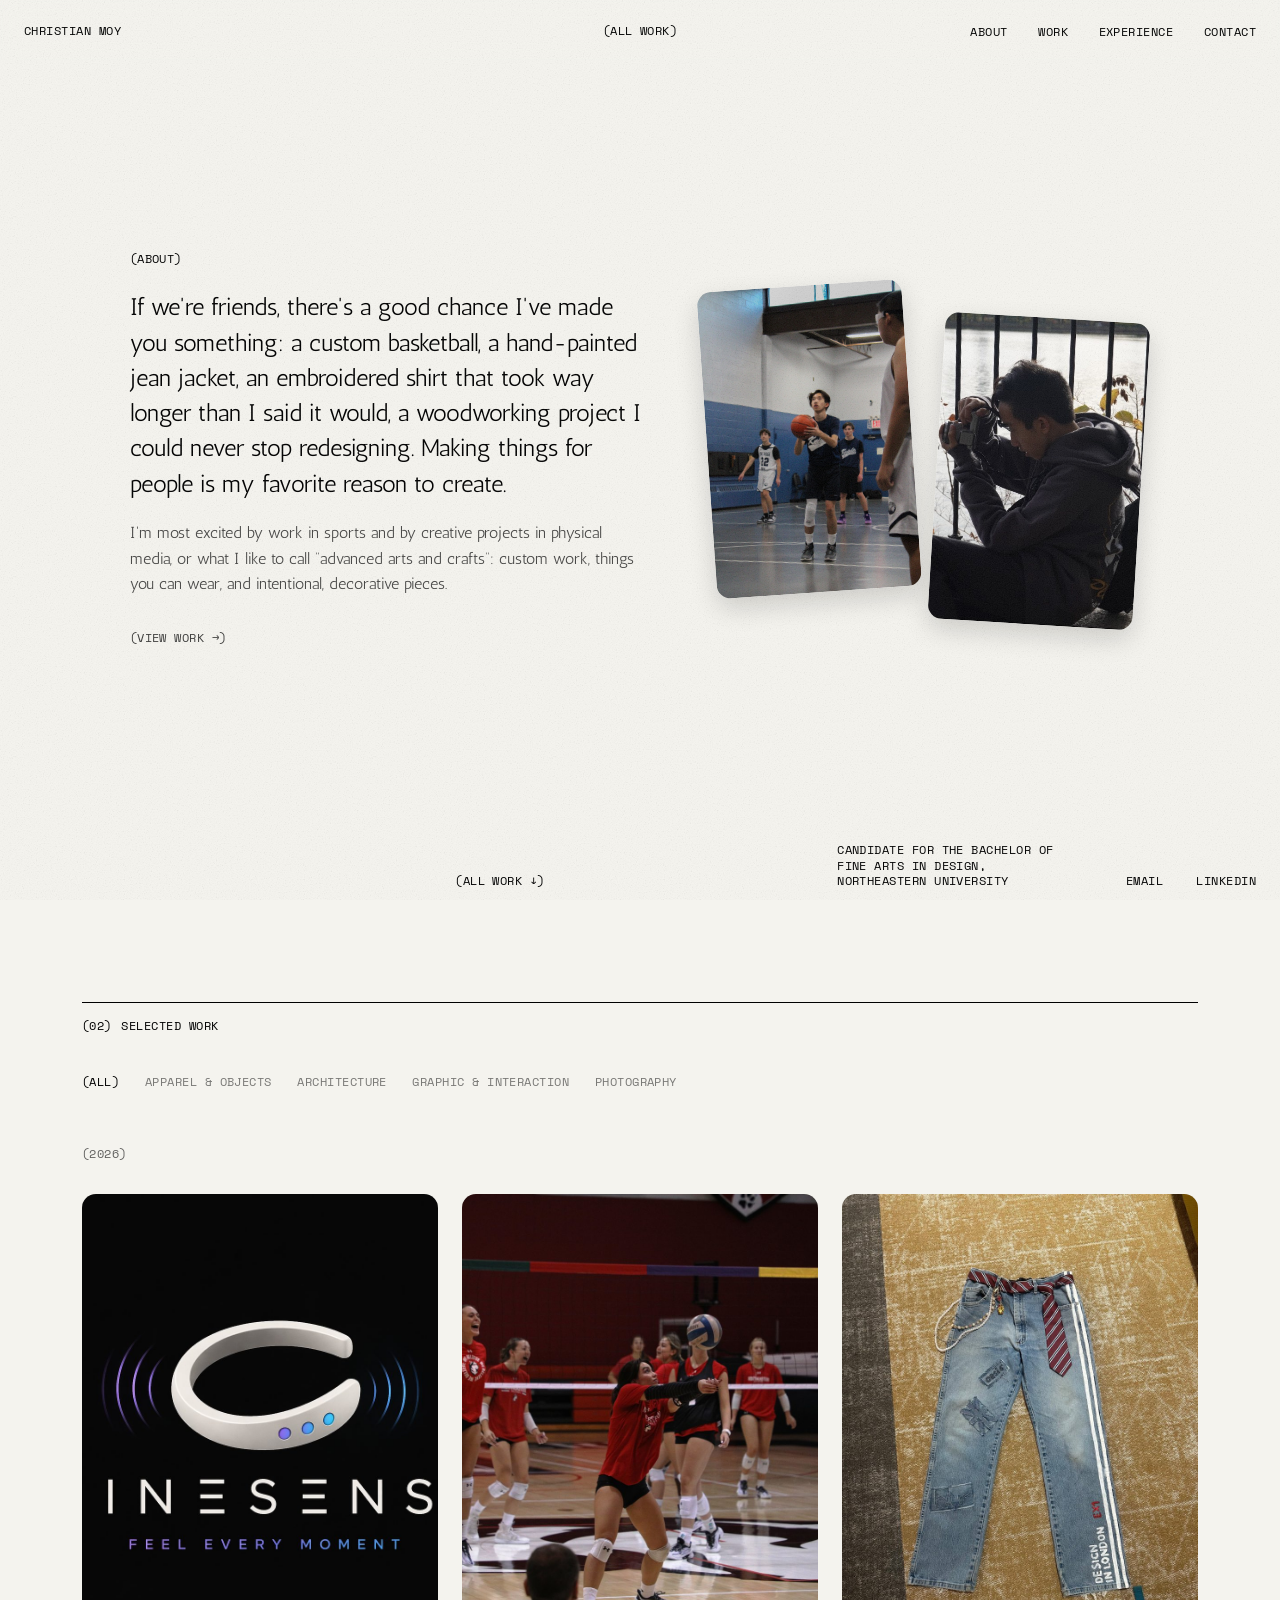
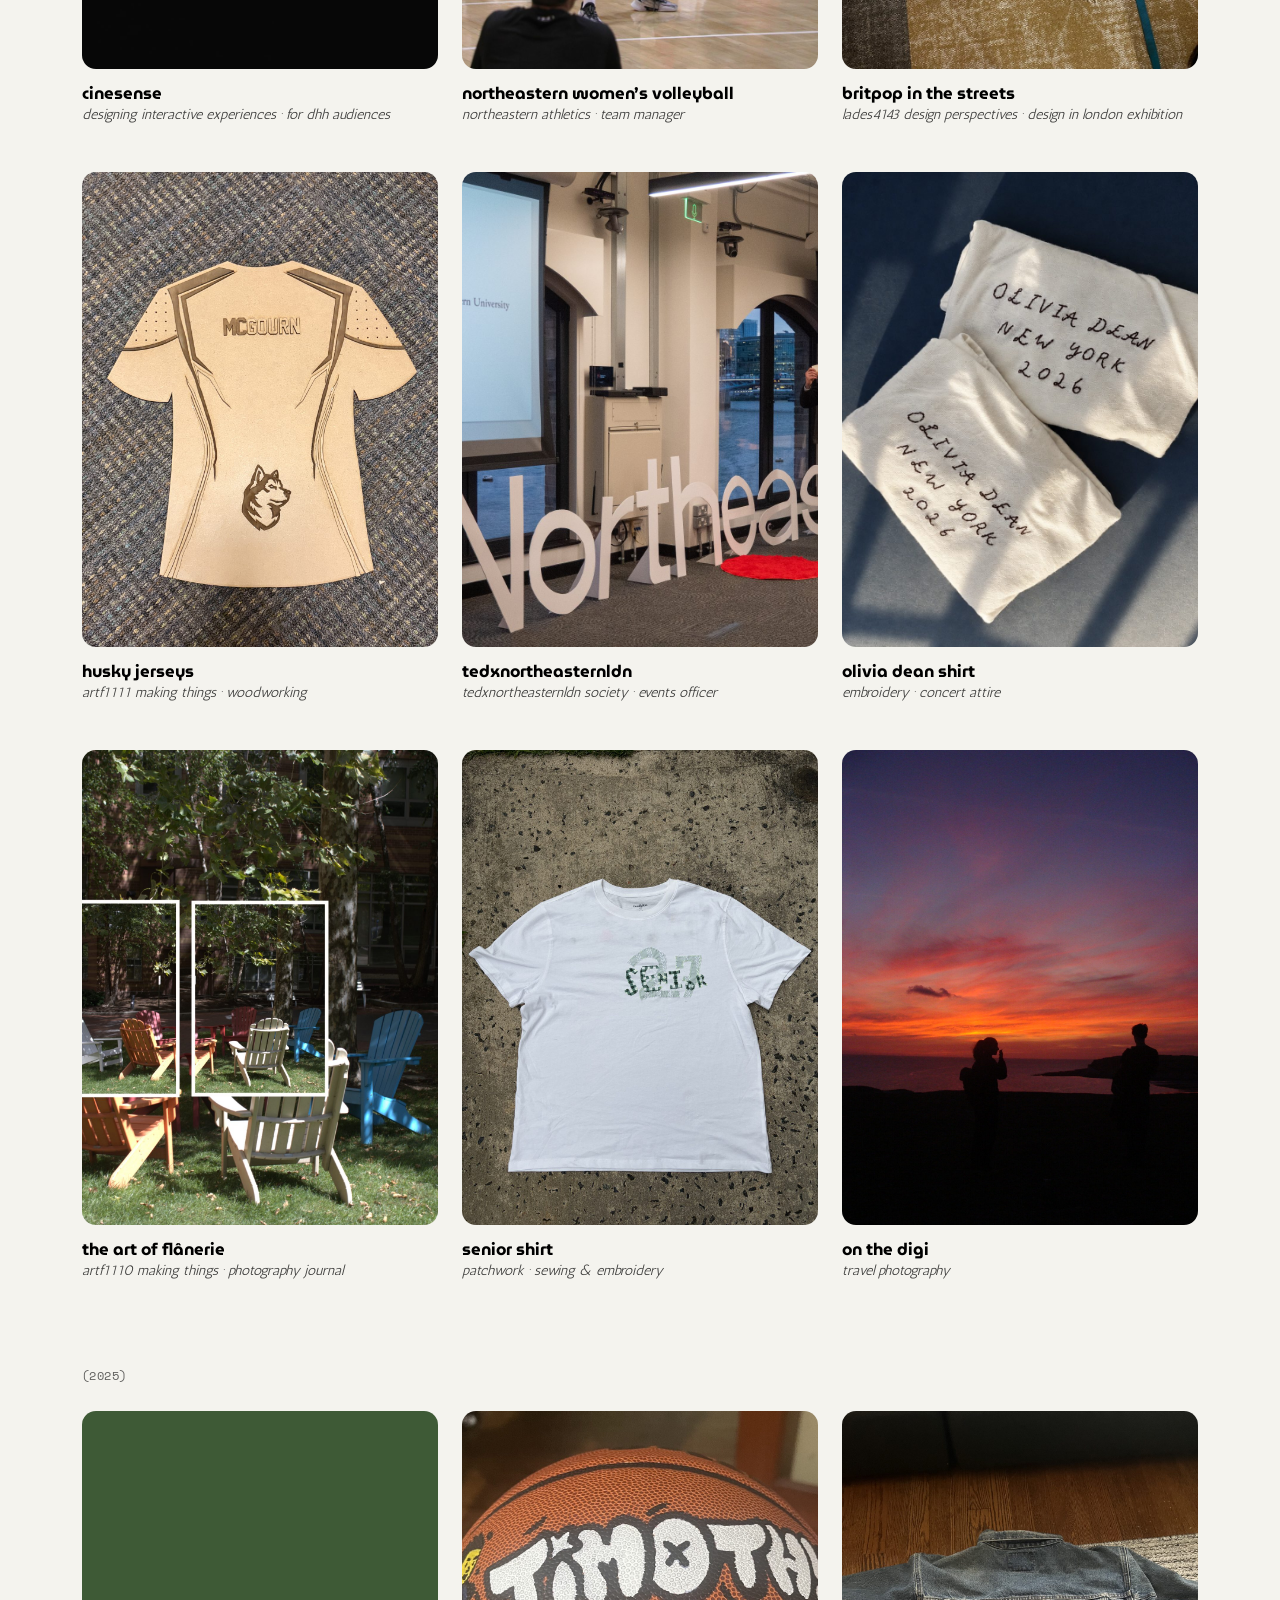
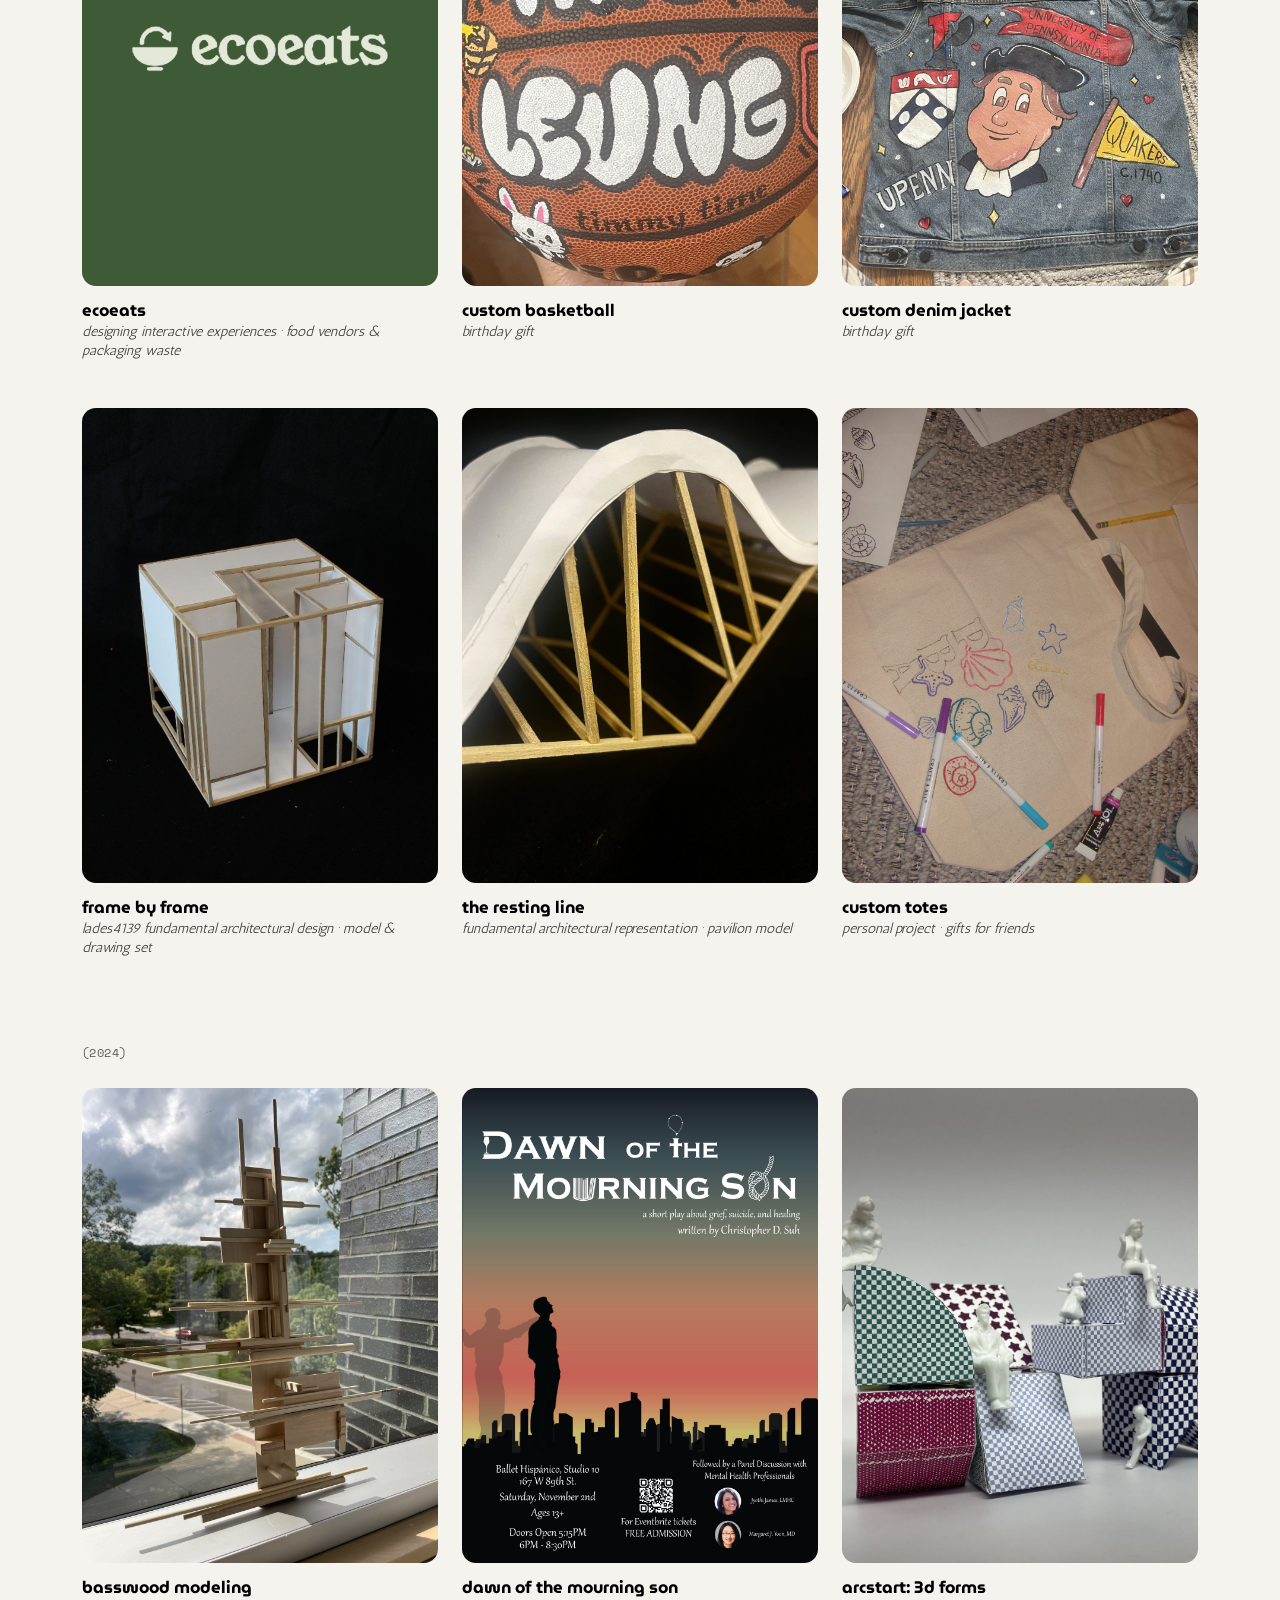
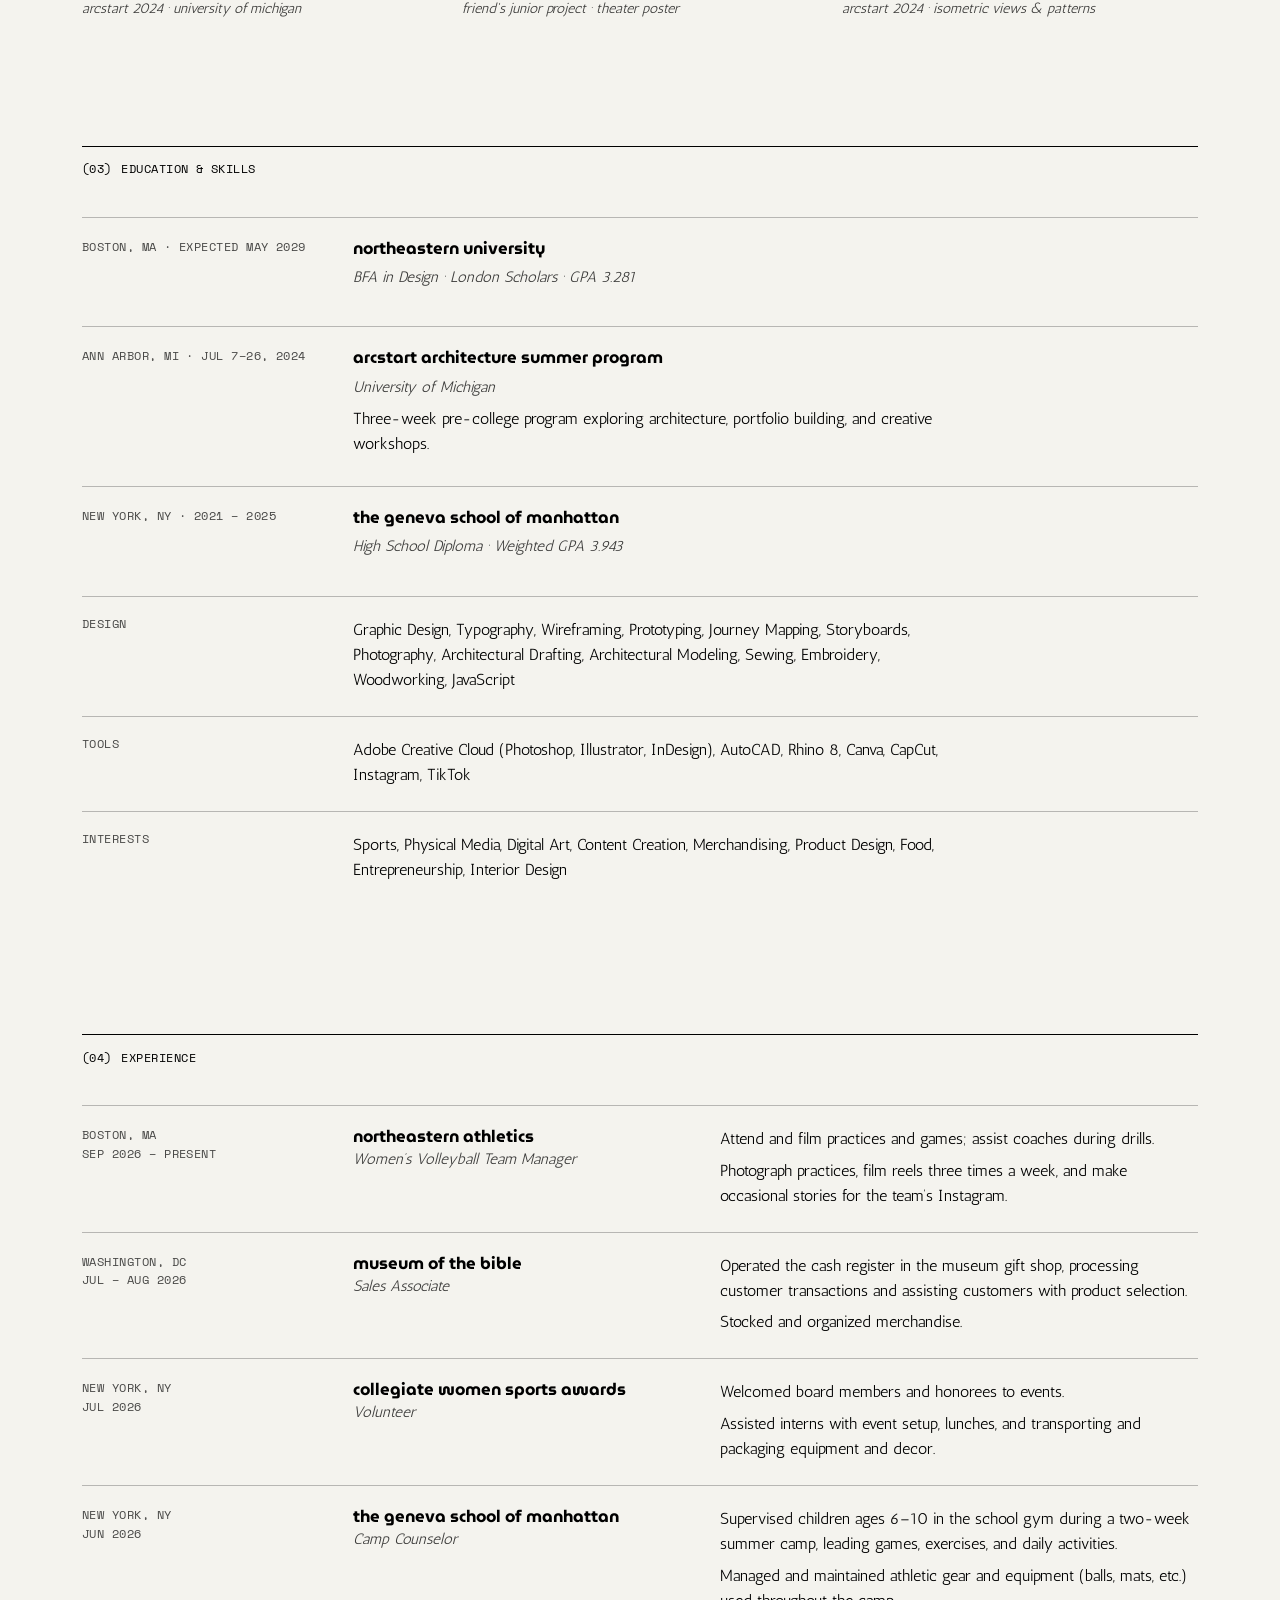
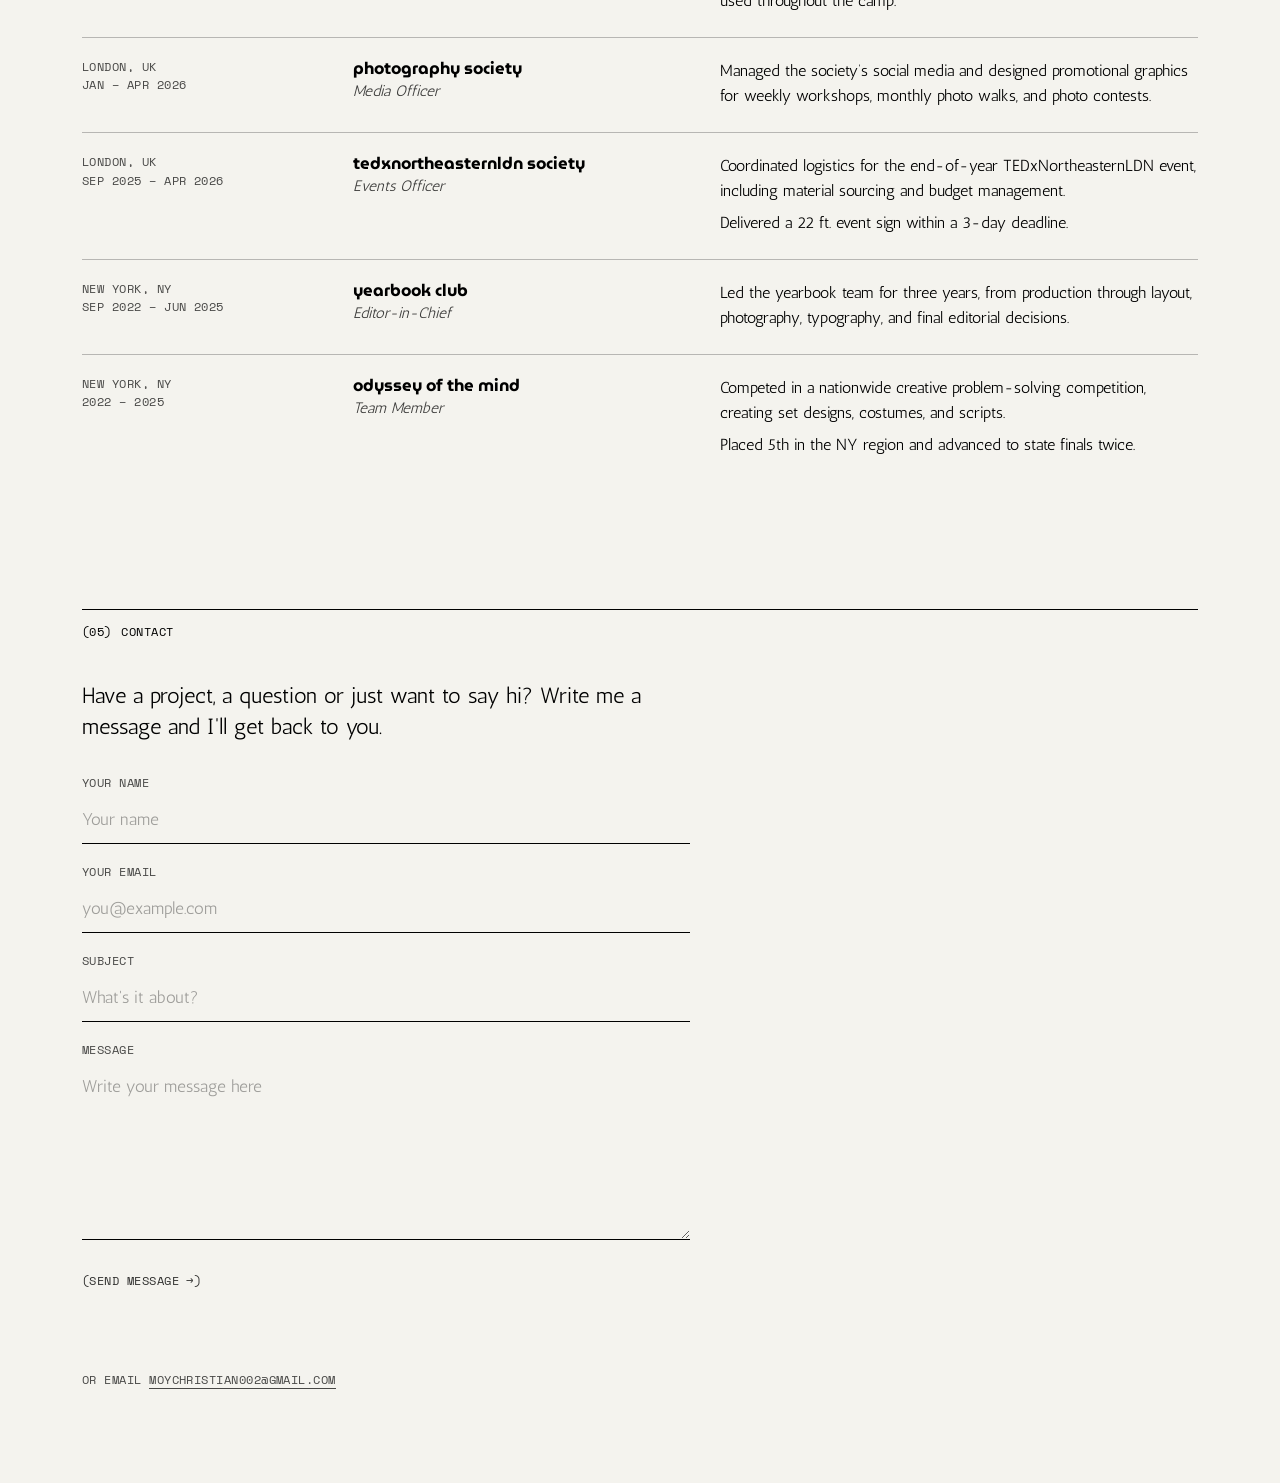
==== commit fc371388: "Landing: remove the name from the bottom-left corner Co-Authored-By: Claude Opus 5.5 <noreply@anthro" ====
--- a/index.html
+++ b/index.html
@@ -50,7 +50,6 @@
         </div>
       </div>
       <div class="hero-bottom mono">
-        <a href="#top" class="hb-name">Christian Moy</a>
         <a href="#work" class="hb-center">(All work &darr;)</a>
         <a href="#education" class="hb-blurb">Candidate for the Bachelor of Fine Arts in Design, Northeastern University</a>
         <p class="hb-links">
--- a/style.css
+++ b/style.css
@@ -669,6 +669,7 @@
   text-align: left;
 }
 .hero-bottom a { text-decoration: none; justify-self: start; }
+.hb-center { grid-column: 2; } /* the first column stays empty, so the rest keep their places */
 .hb-blurb { max-width: 15rem; }
 .hb-links a { margin-left: 1.6rem; }
 
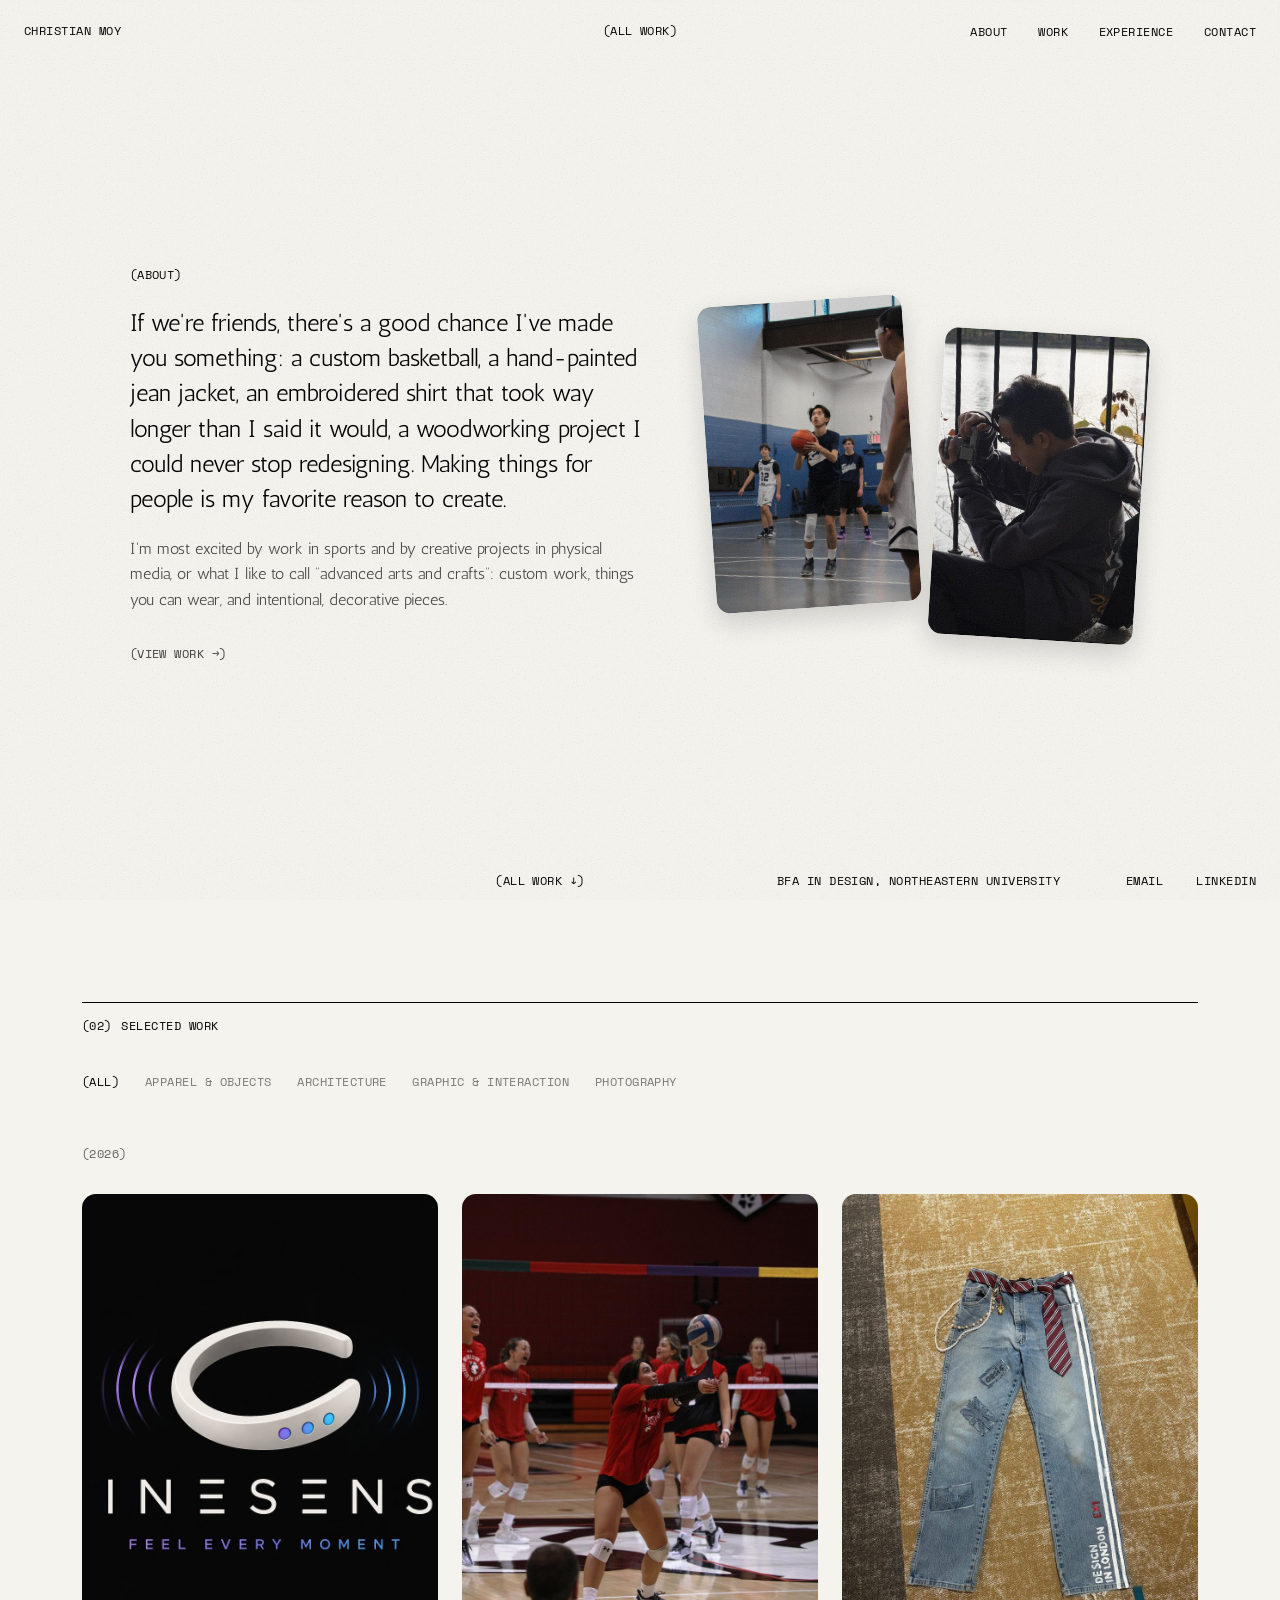
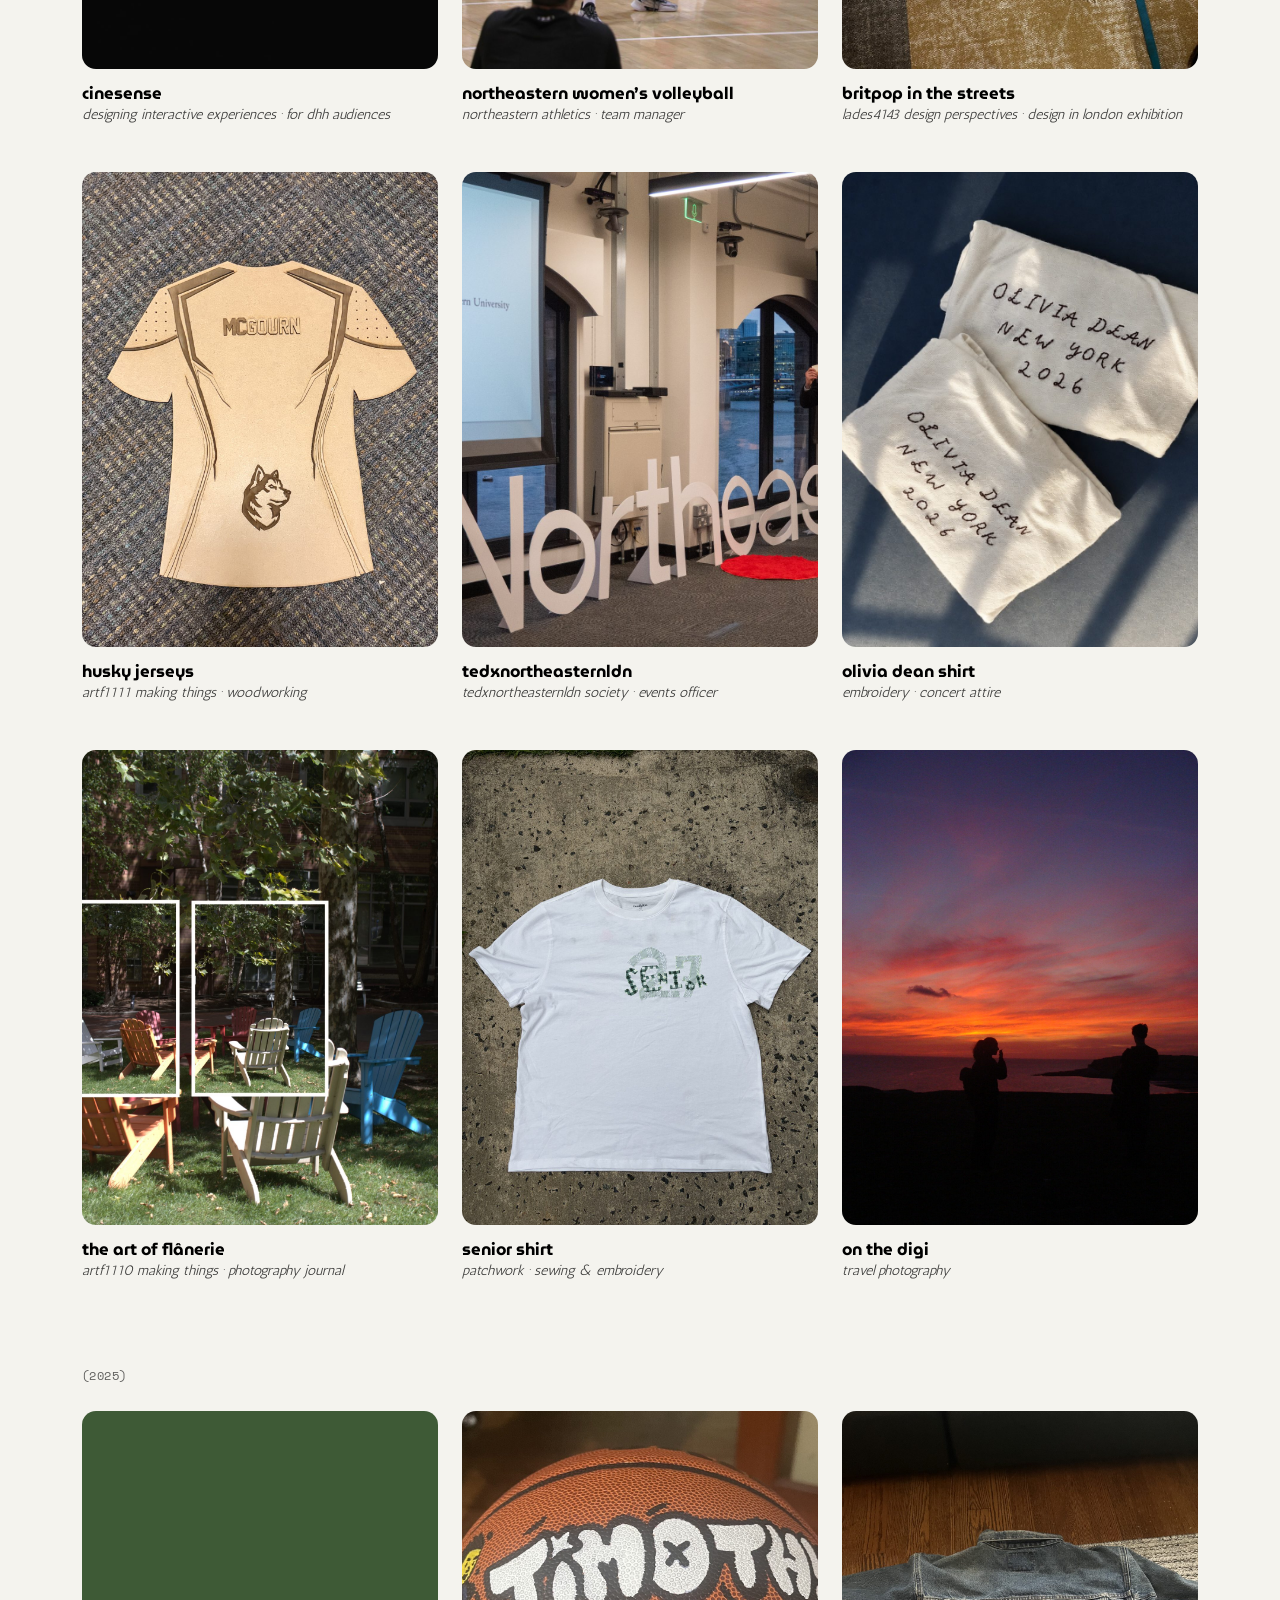
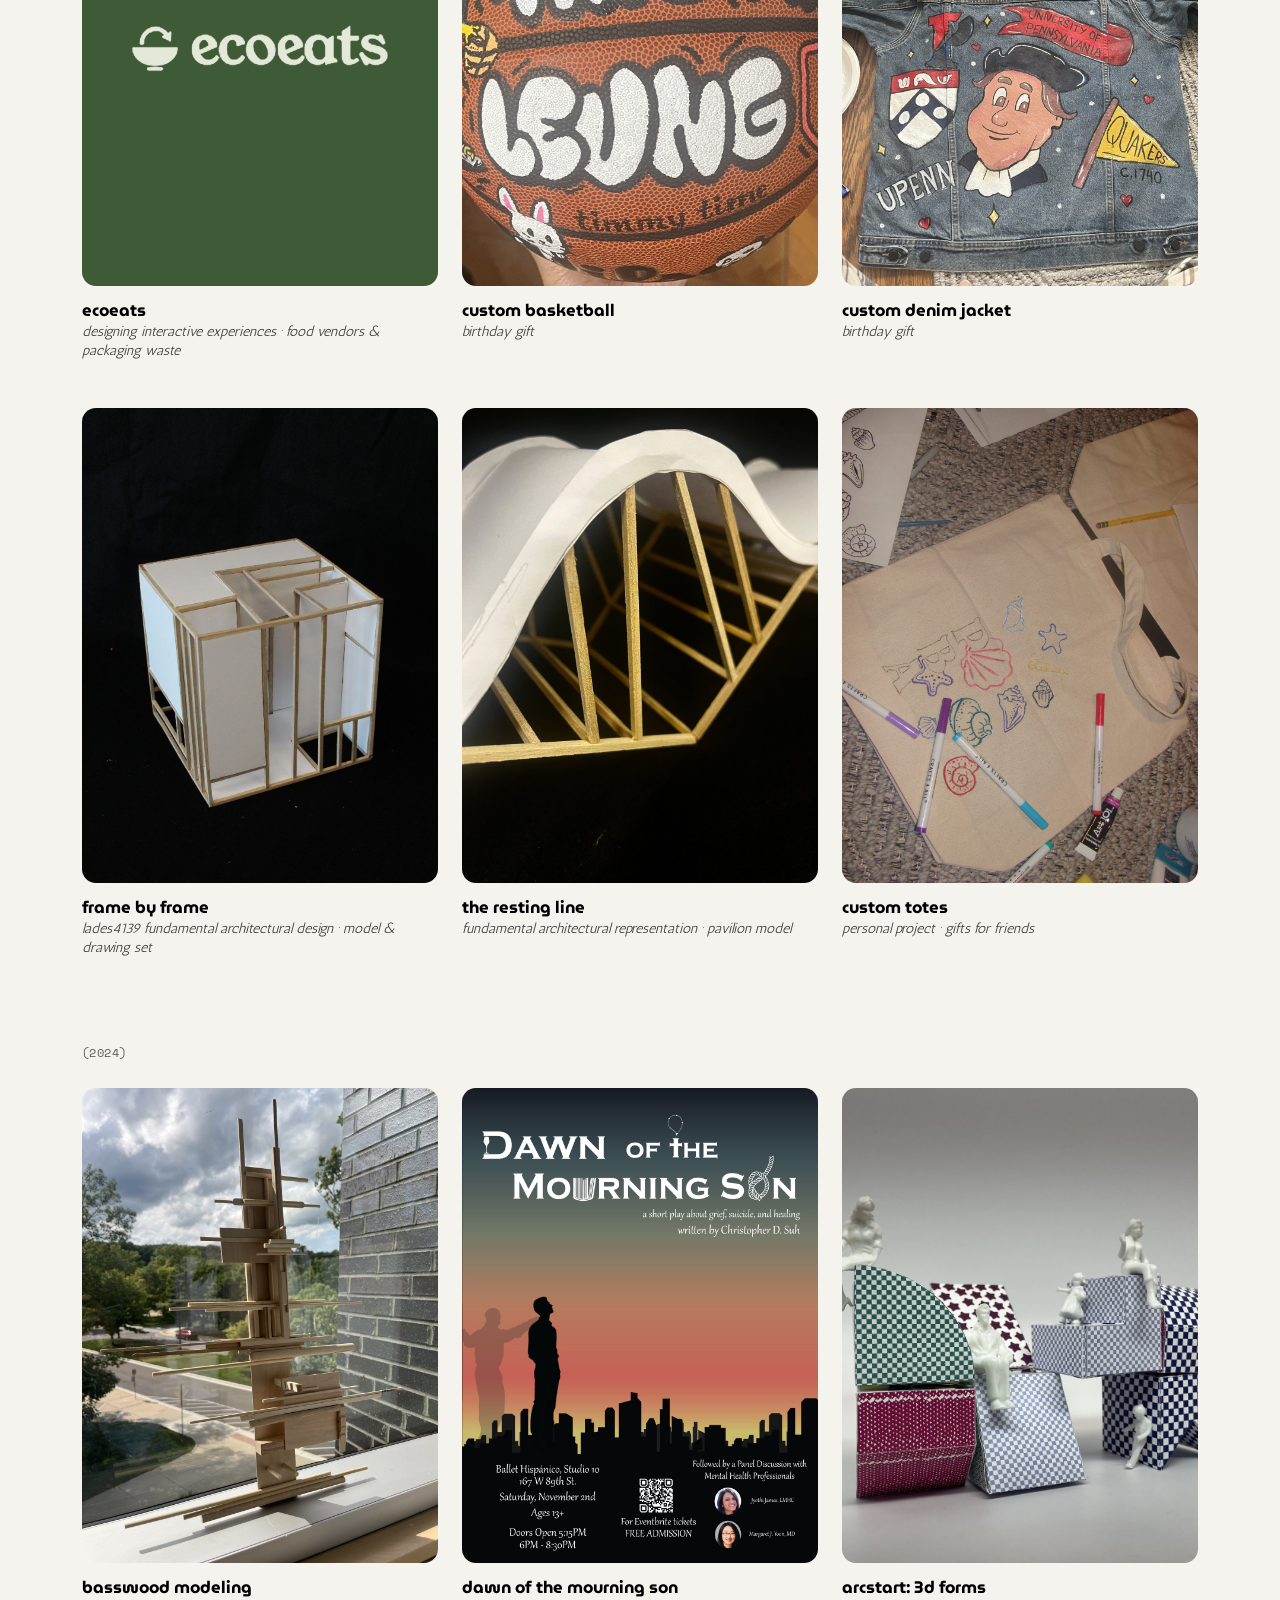
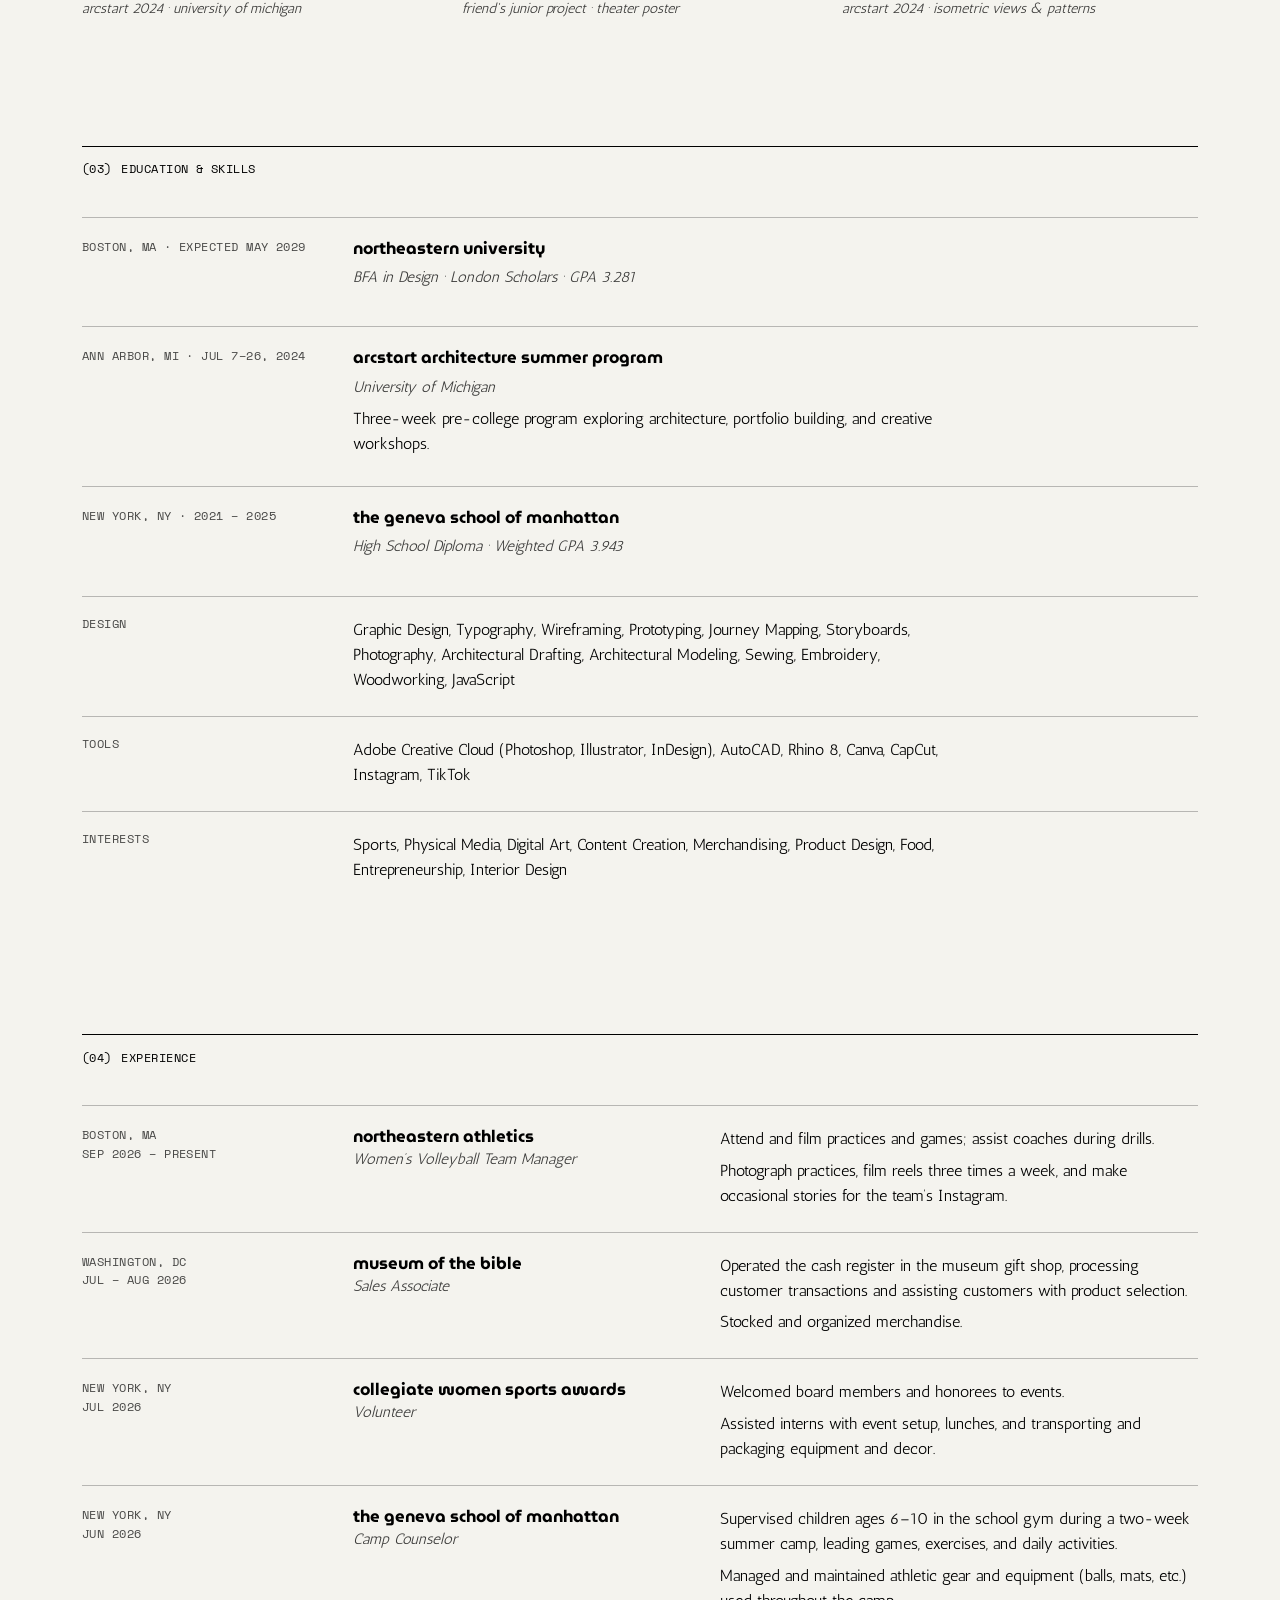
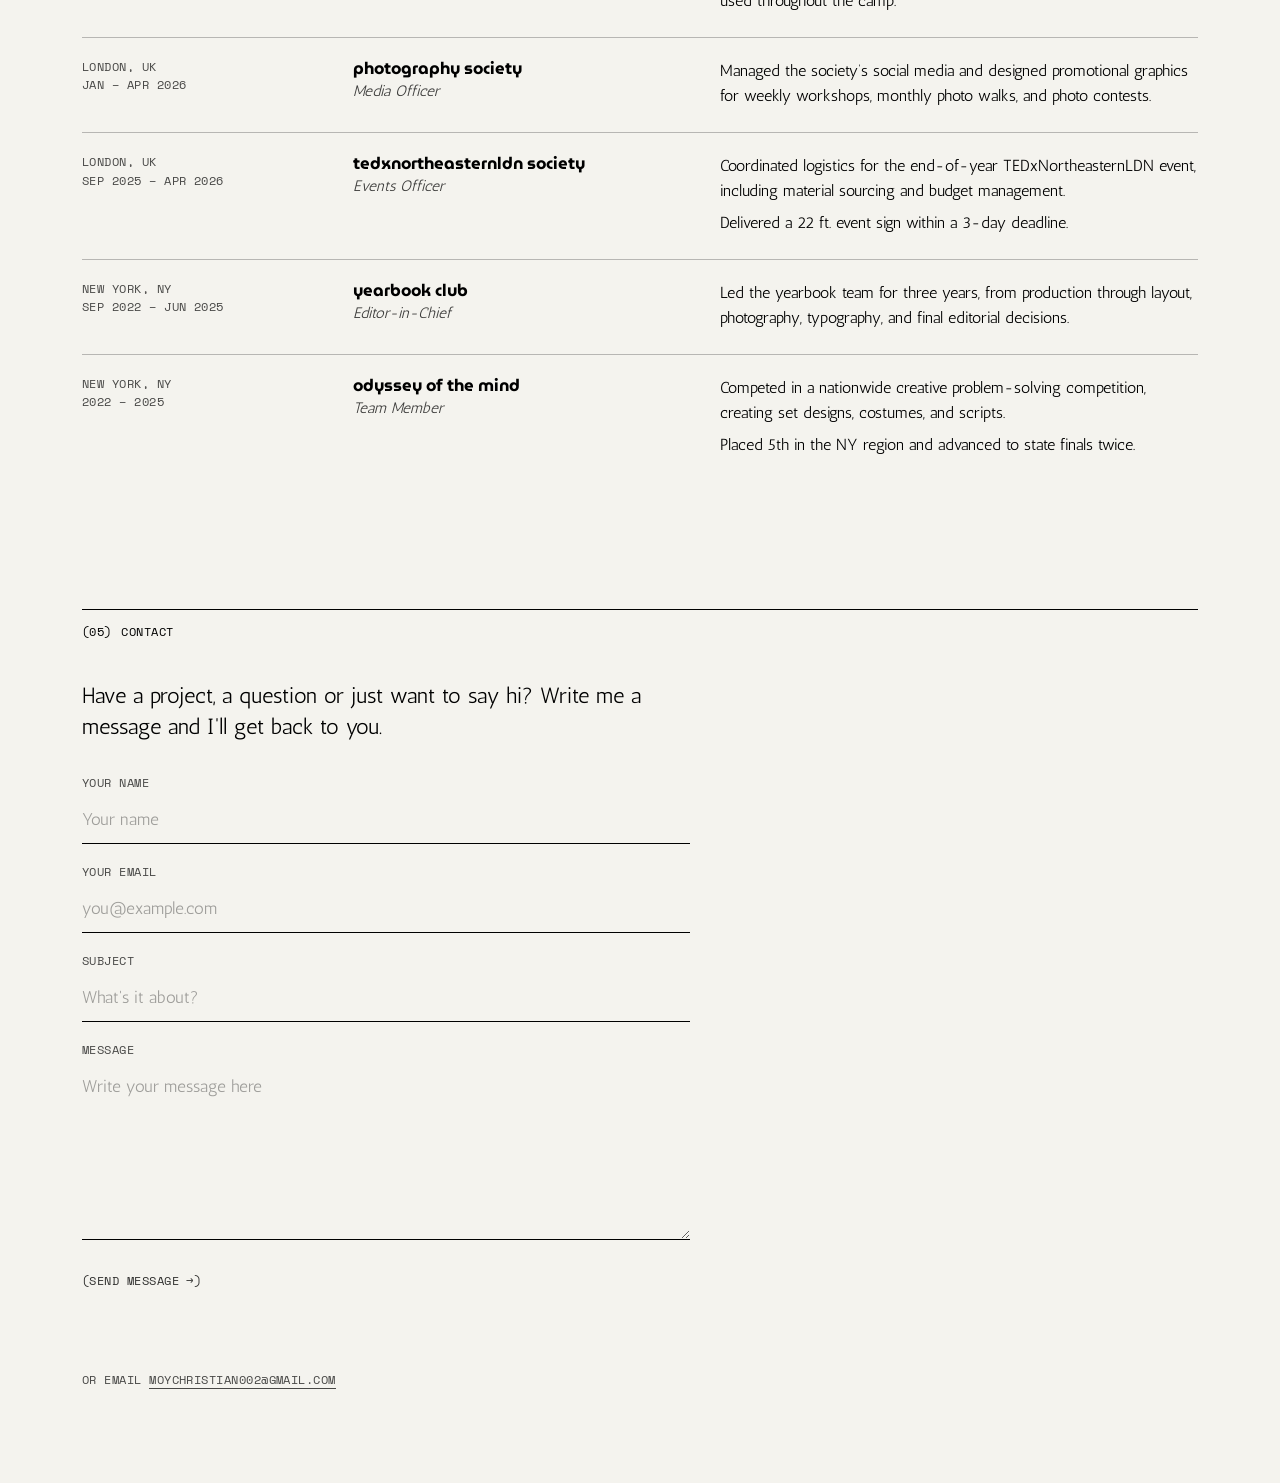
==== commit f3b8d6c8: "Landing: shorten the credential to one line (BFA in Design, Northeastern University) Co-Authored-By:" ====
--- a/index.html
+++ b/index.html
@@ -51,7 +51,7 @@
       </div>
       <div class="hero-bottom mono">
         <a href="#work" class="hb-center">(All work &darr;)</a>
-        <a href="#education" class="hb-blurb">Candidate for the Bachelor of Fine Arts in Design, Northeastern University</a>
+        <a href="#education" class="hb-blurb" title="Candidate for the Bachelor of Fine Arts in Design, Northeastern University">BFA in Design, Northeastern University</a>
         <p class="hb-links">
           <a href="mailto:moychristian002@gmail.com" title="moychristian002@gmail.com">Email</a>
           <a href="https://www.linkedin.com/in/christian-moy" target="_blank" rel="noopener">LinkedIn</a>
--- a/style.css
+++ b/style.css
@@ -670,14 +670,16 @@
 }
 .hero-bottom a { text-decoration: none; justify-self: start; }
 .hb-center { grid-column: 2; } /* the first column stays empty, so the rest keep their places */
-.hb-blurb { max-width: 15rem; }
+.hb-center, .hb-links { white-space: nowrap; }
+/* The credential sits just before EMAIL / LINKEDIN, so it stays on one line on laptops too */
+.hero-bottom { grid-template-columns: minmax(0, 35%) 1fr max-content auto; column-gap: 2.5rem; }
 .hb-links a { margin-left: 1.6rem; }
 
 @media (max-width: 700px) {
   .header-center { display: none; }
   .site-header { grid-template-columns: auto 1fr; }
   nav a { margin-left: 0.9rem; }
-  .hero-bottom { grid-template-columns: 1fr auto; row-gap: 0.9rem; }
+  .hero-bottom { grid-template-columns: 1fr auto; row-gap: 0.9rem; column-gap: 1rem; }
   .hb-links a { margin-left: 0; margin-right: 1rem; }
   .hb-links { justify-self: end; }
   .strip-caption { max-width: 70vw; }
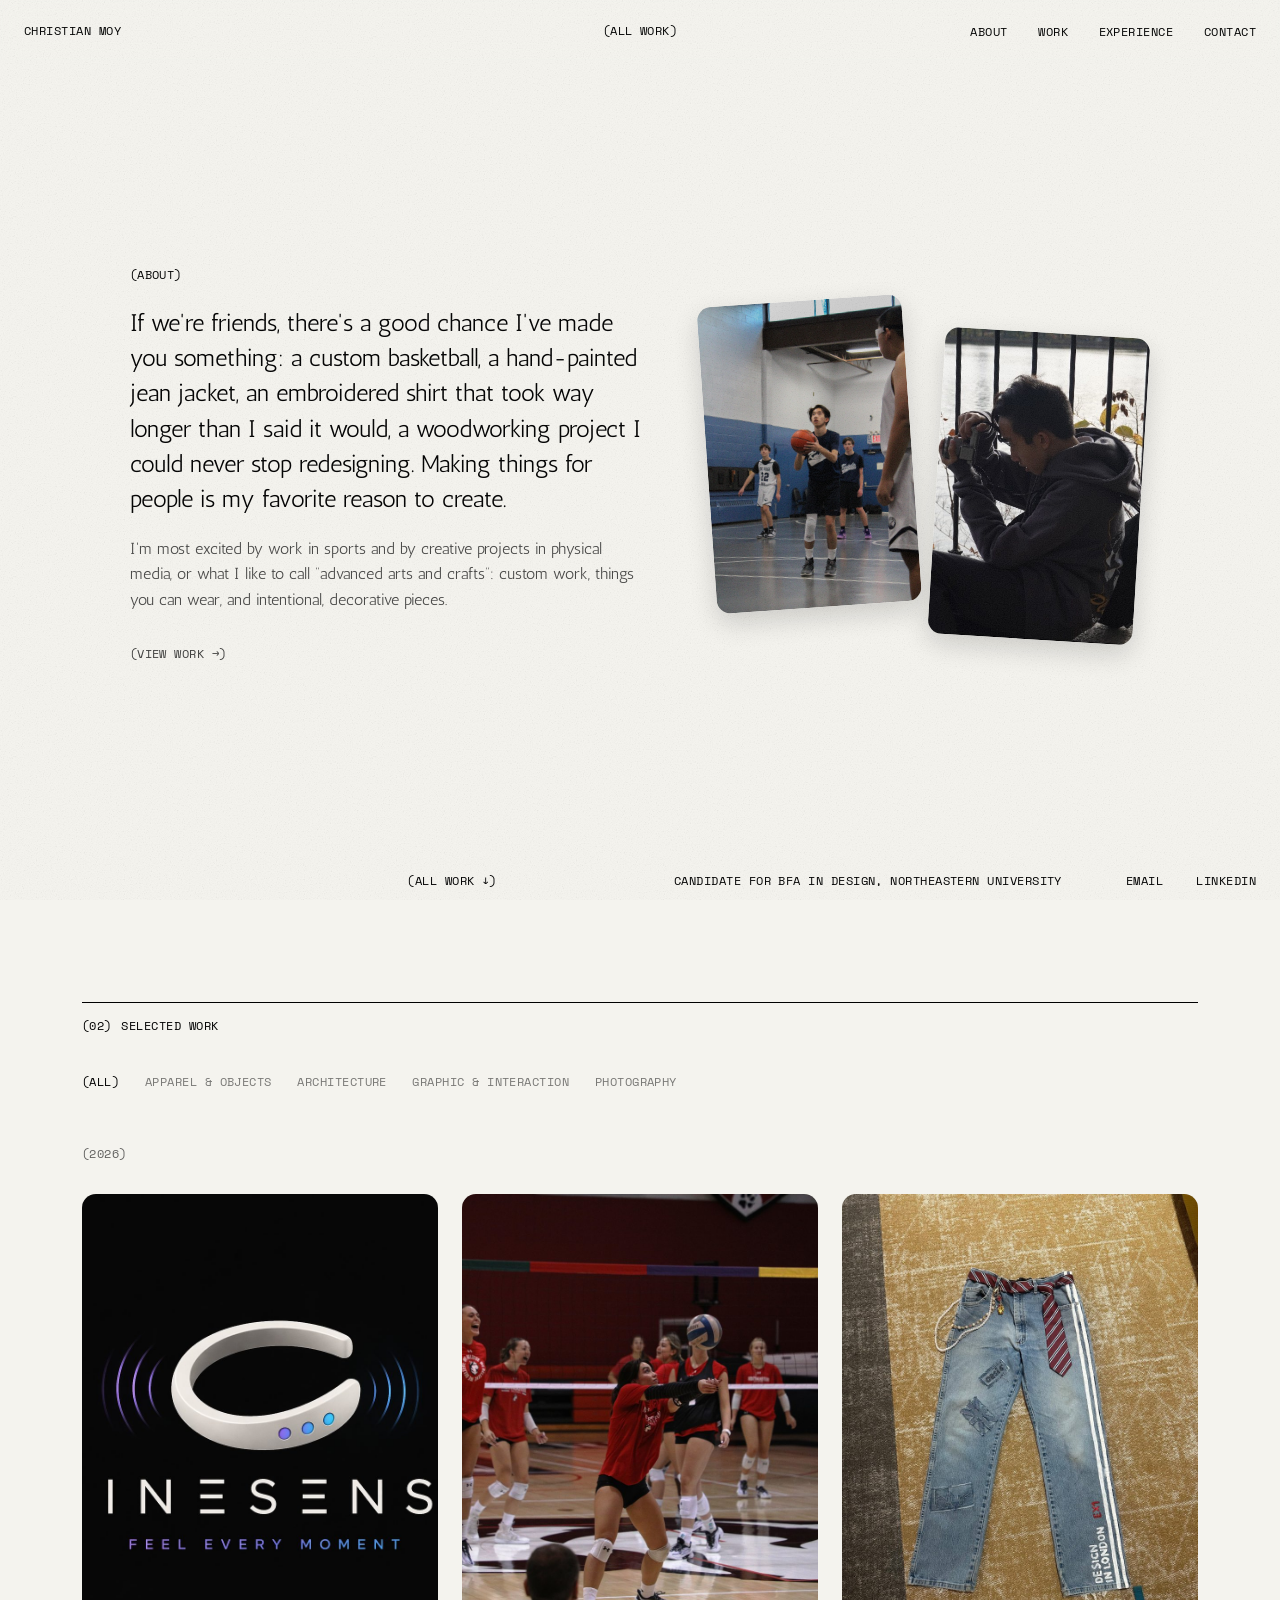
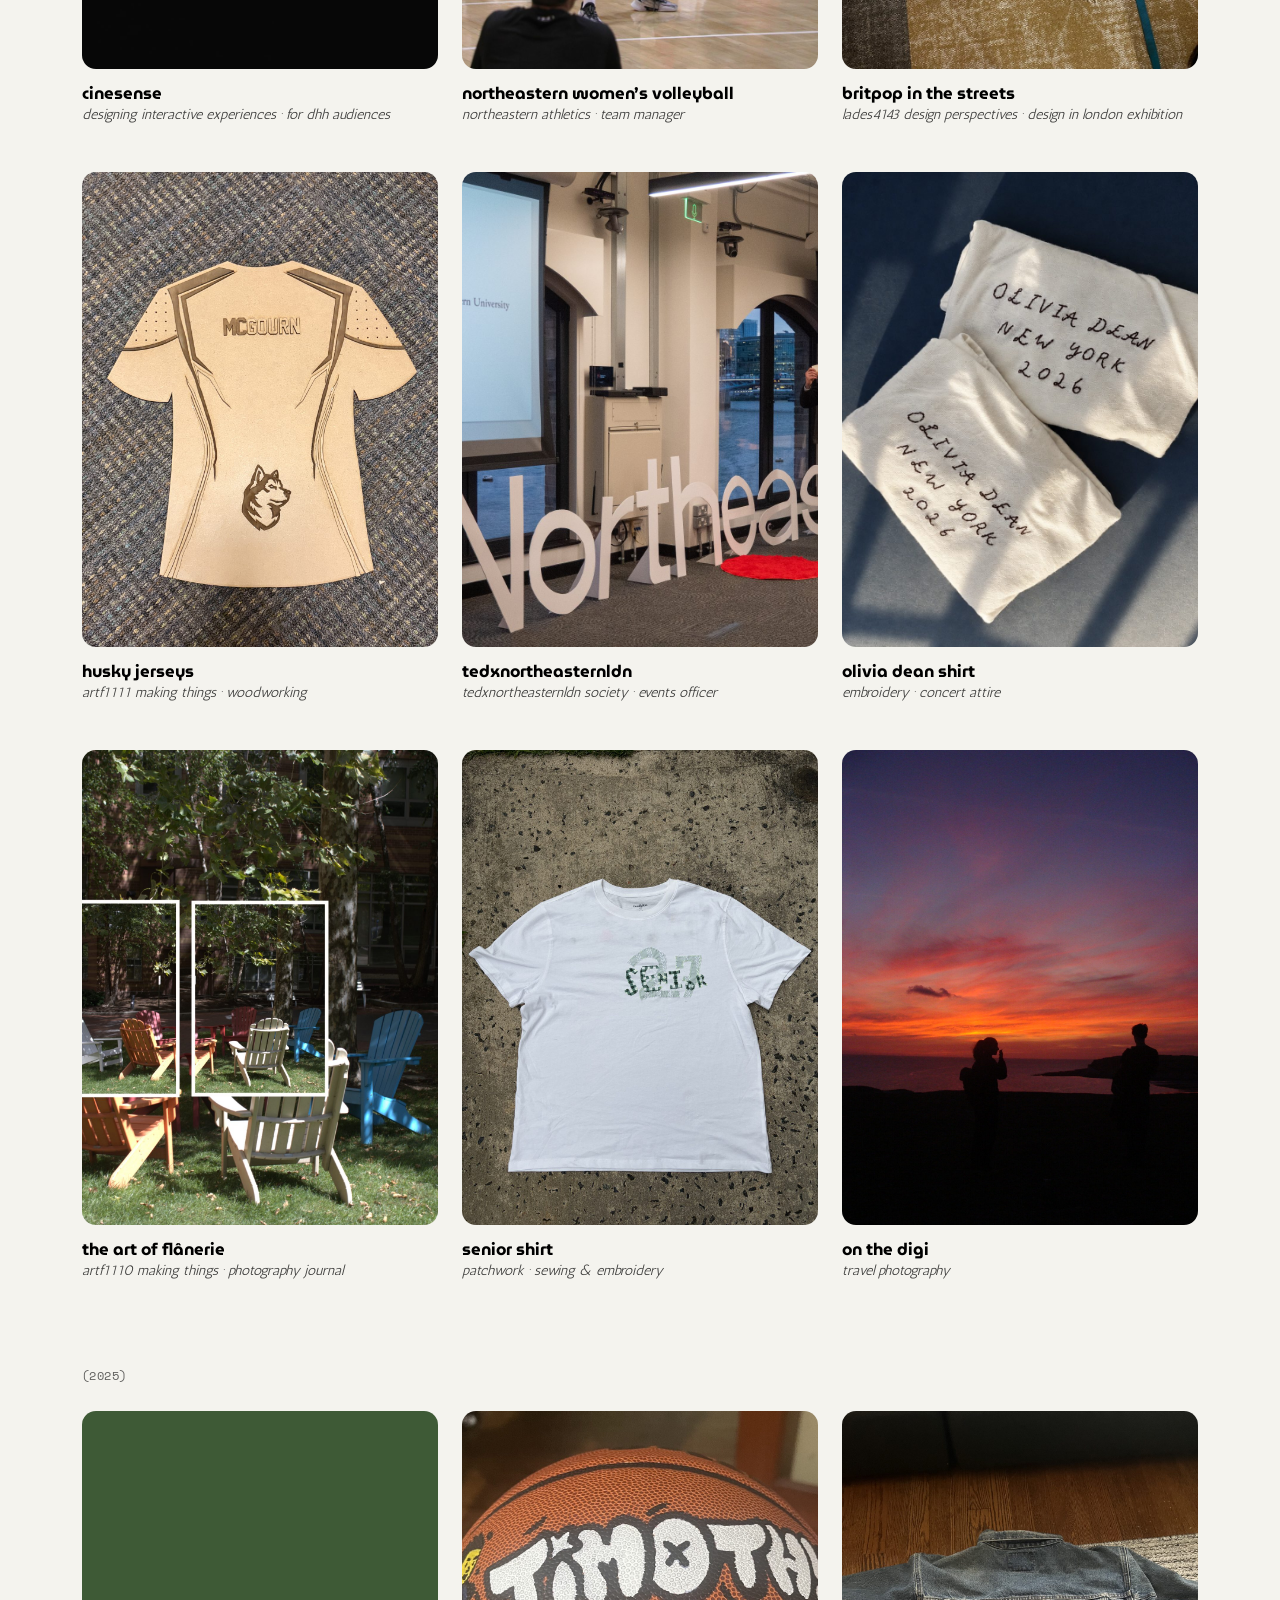
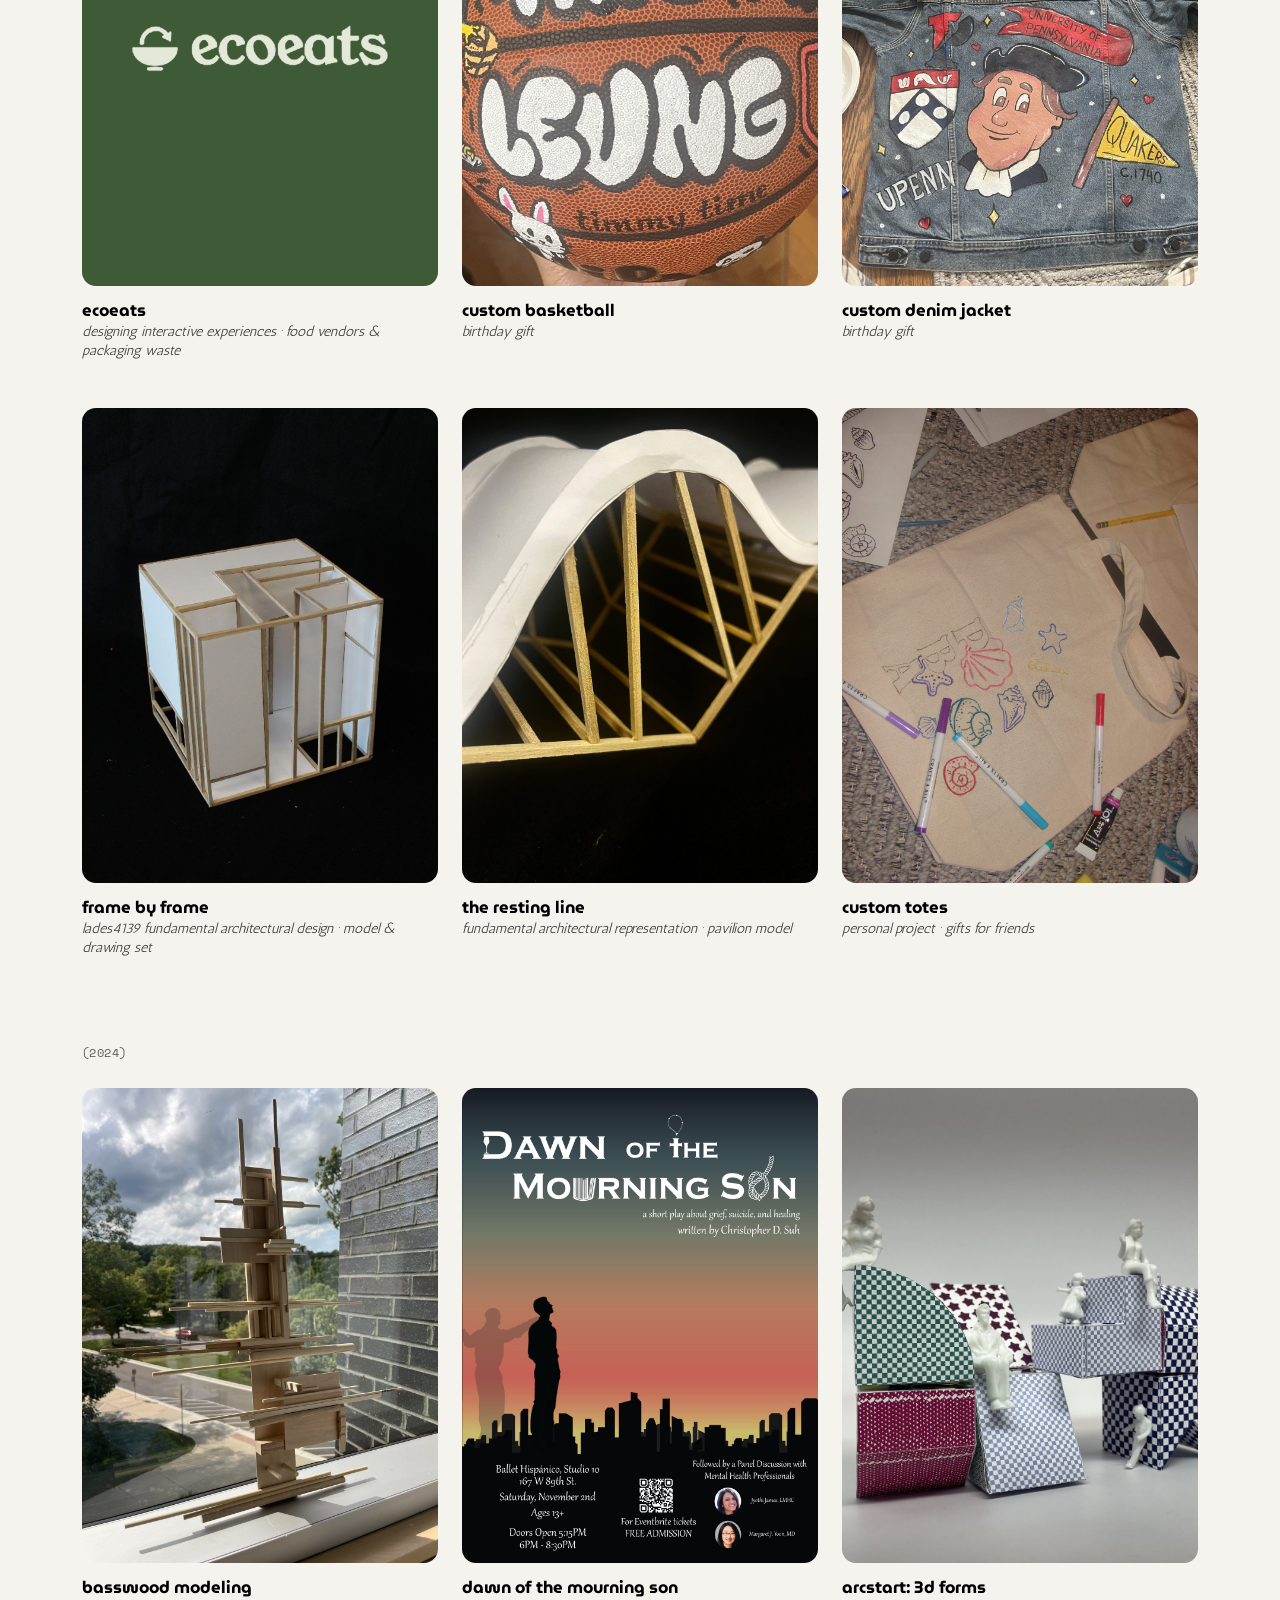
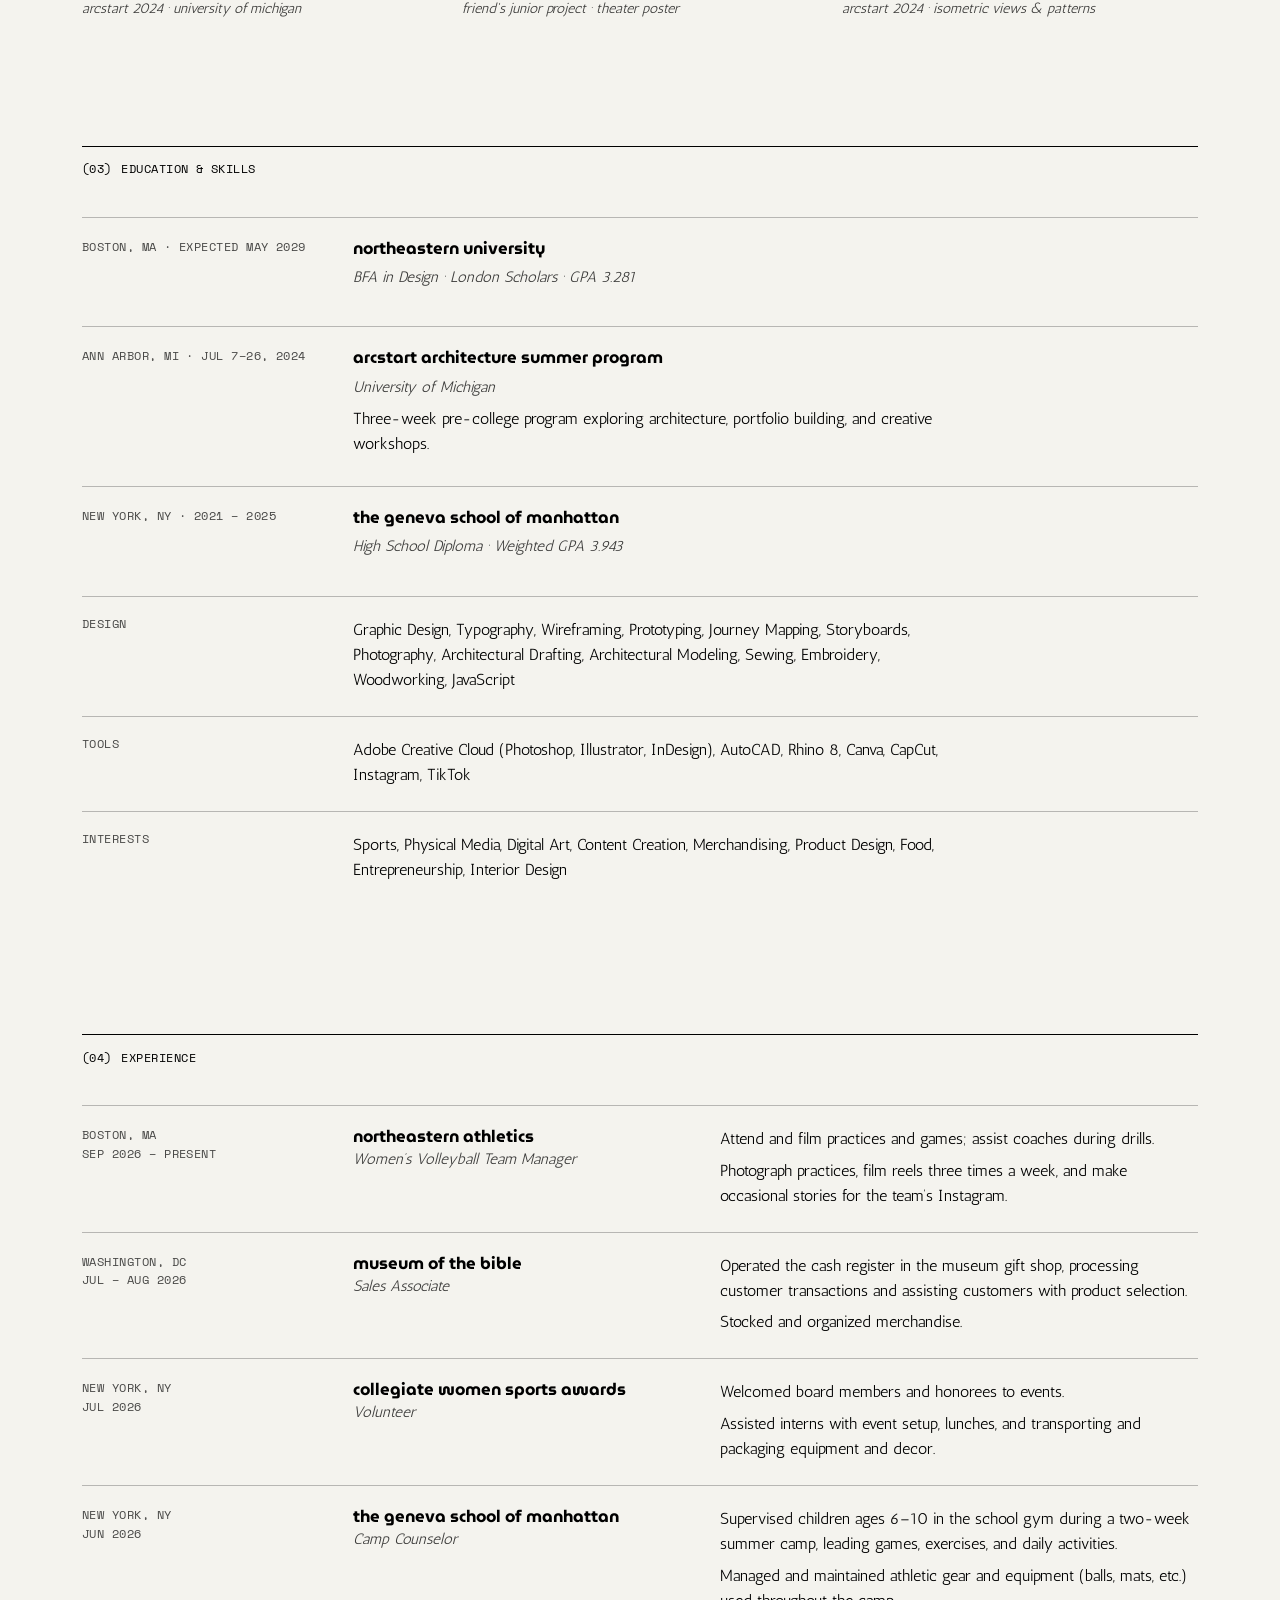
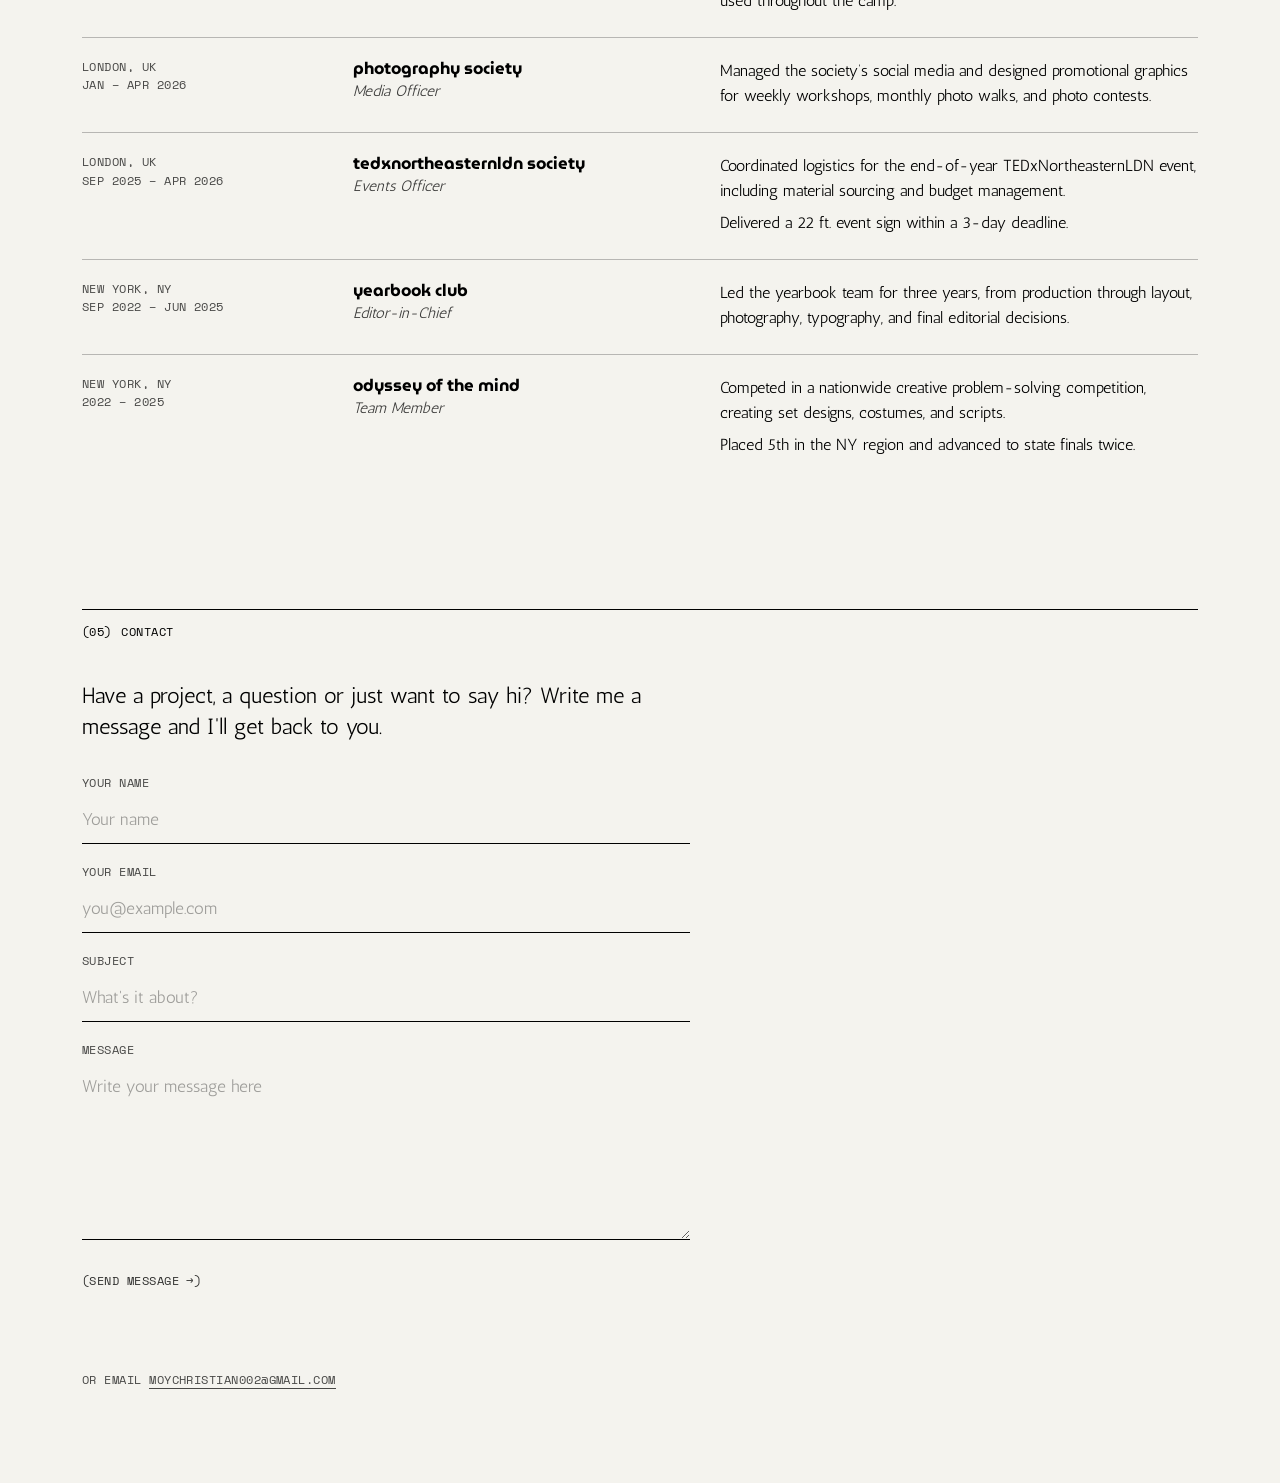
==== commit 294bdc5d: "Landing: credential reads 'Candidate for BFA in Design, Northeastern University'; ALL WORK shifted l" ====
--- a/index.html
+++ b/index.html
@@ -51,7 +51,7 @@
       </div>
       <div class="hero-bottom mono">
         <a href="#work" class="hb-center">(All work &darr;)</a>
-        <a href="#education" class="hb-blurb" title="Candidate for the Bachelor of Fine Arts in Design, Northeastern University">BFA in Design, Northeastern University</a>
+        <a href="#education" class="hb-blurb" title="Candidate for the Bachelor of Fine Arts in Design, Northeastern University">Candidate for BFA in Design, Northeastern University</a>
         <p class="hb-links">
           <a href="mailto:moychristian002@gmail.com" title="moychristian002@gmail.com">Email</a>
           <a href="https://www.linkedin.com/in/christian-moy" target="_blank" rel="noopener">LinkedIn</a>
--- a/style.css
+++ b/style.css
@@ -672,7 +672,10 @@
 .hb-center { grid-column: 2; } /* the first column stays empty, so the rest keep their places */
 .hb-center, .hb-links { white-space: nowrap; }
 /* The credential sits just before EMAIL / LINKEDIN, so it stays on one line on laptops too */
-.hero-bottom { grid-template-columns: minmax(0, 35%) 1fr max-content auto; column-gap: 2.5rem; }
+.hero-bottom { grid-template-columns: minmax(0, 28%) 1fr max-content auto; column-gap: clamp(1rem, 3vw, 2.5rem); }
+@media (min-width: 701px) and (max-width: 800px) {
+  .hero-bottom { grid-template-columns: 0 auto minmax(0, 1fr) auto; } /* too tight for one line: the credential may wrap */
+}
 .hb-links a { margin-left: 1.6rem; }
 
 @media (max-width: 700px) {
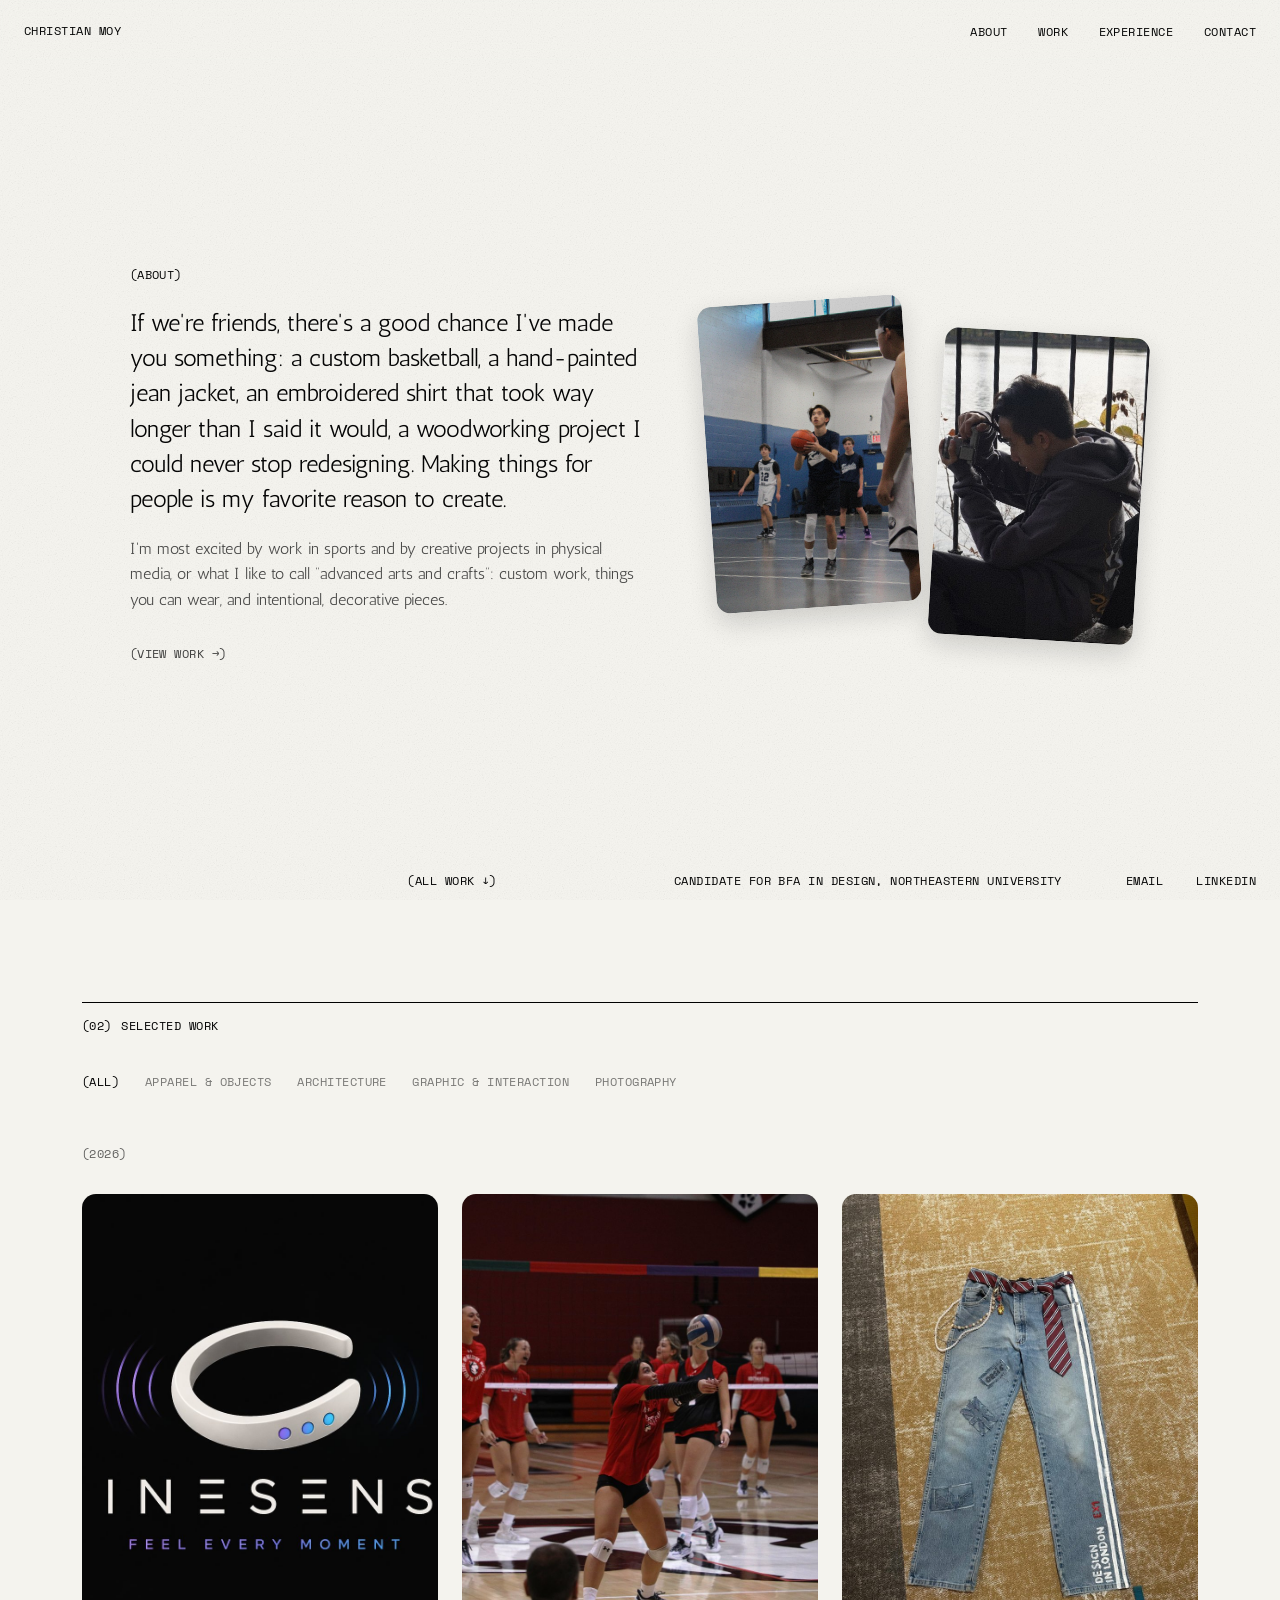
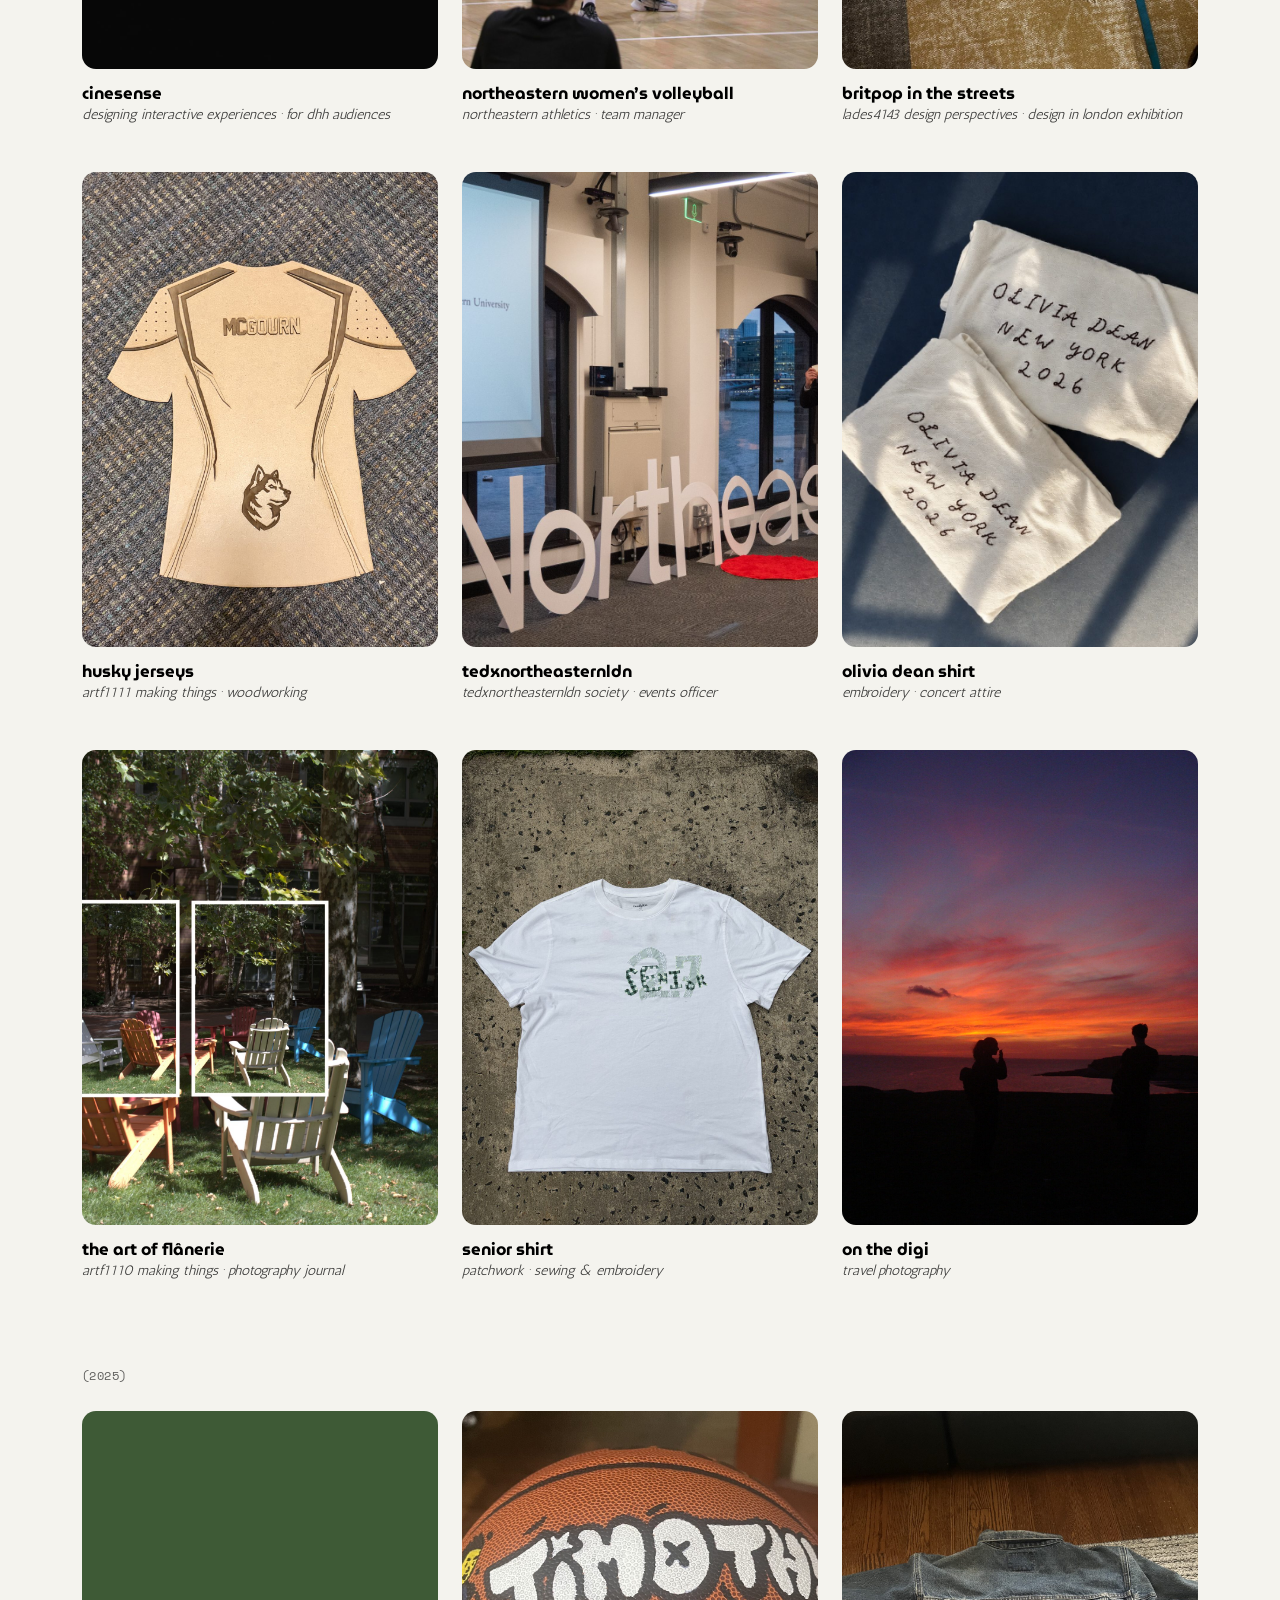
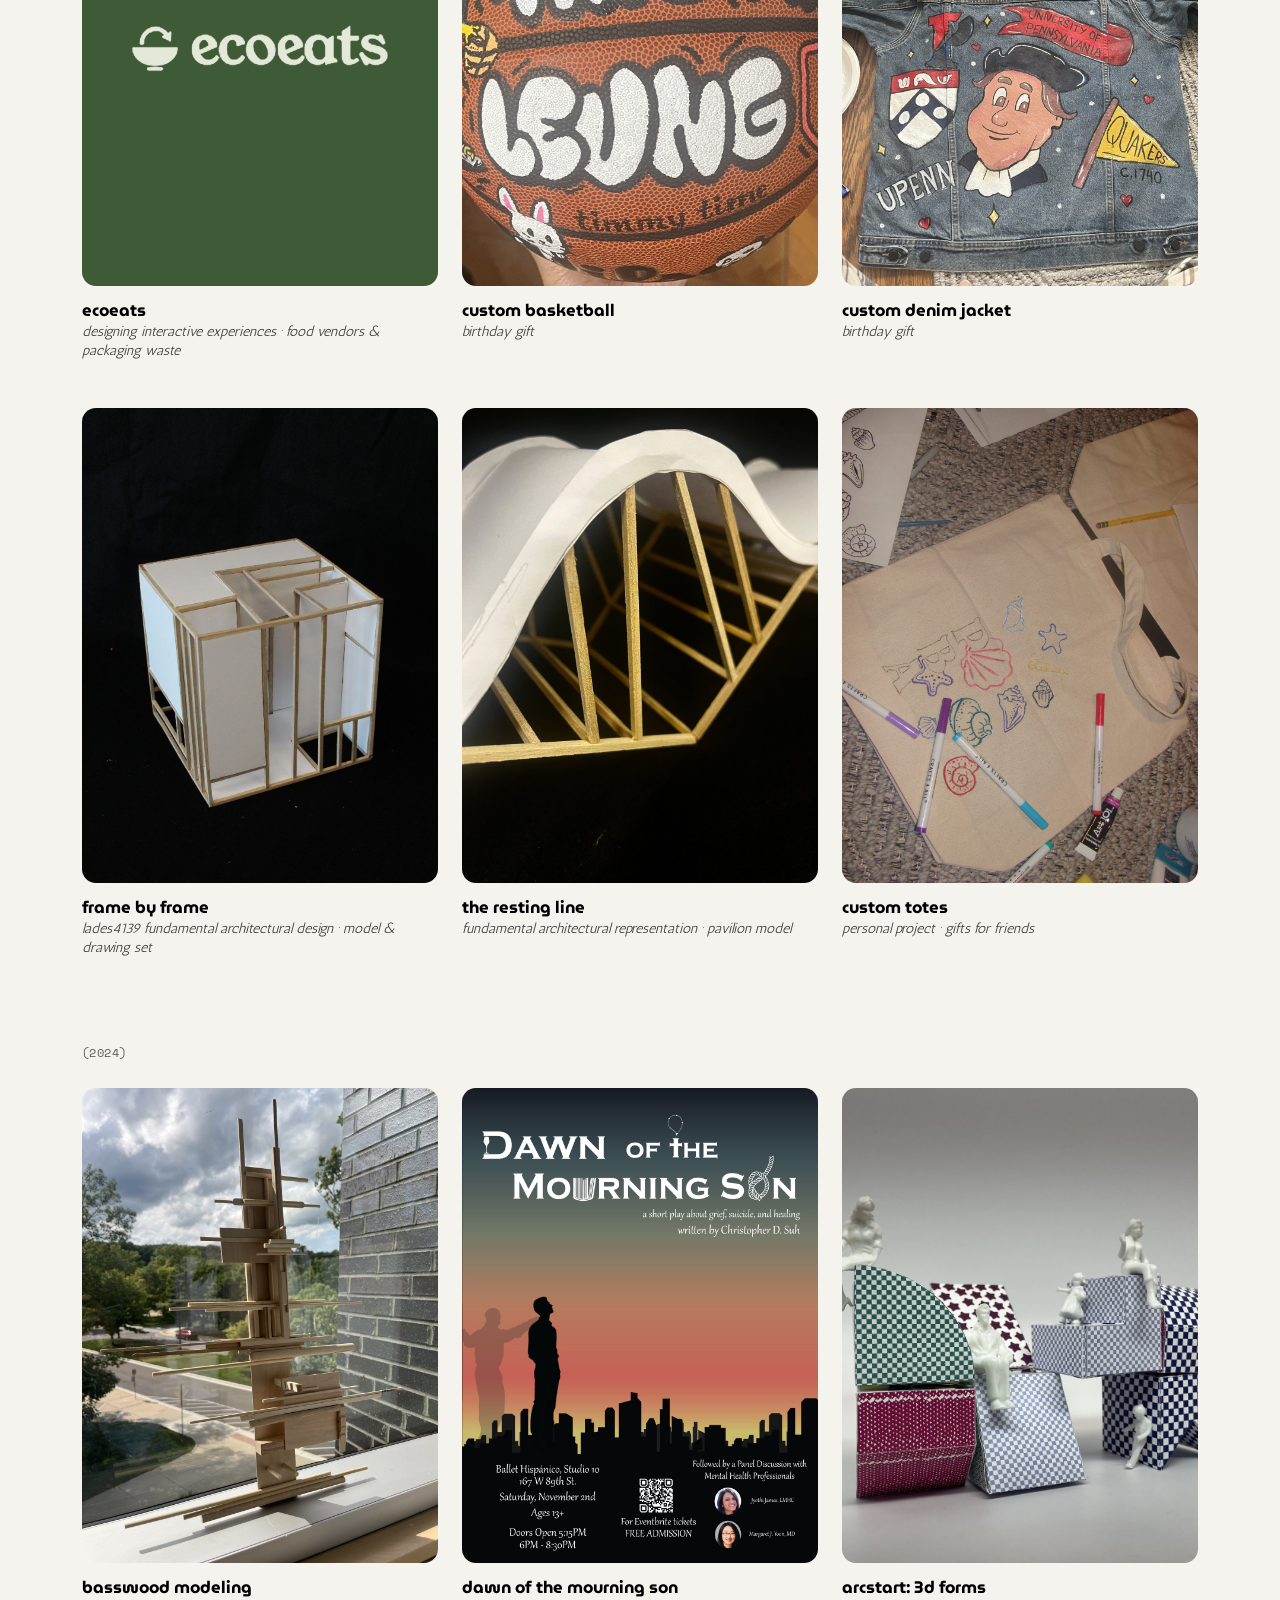
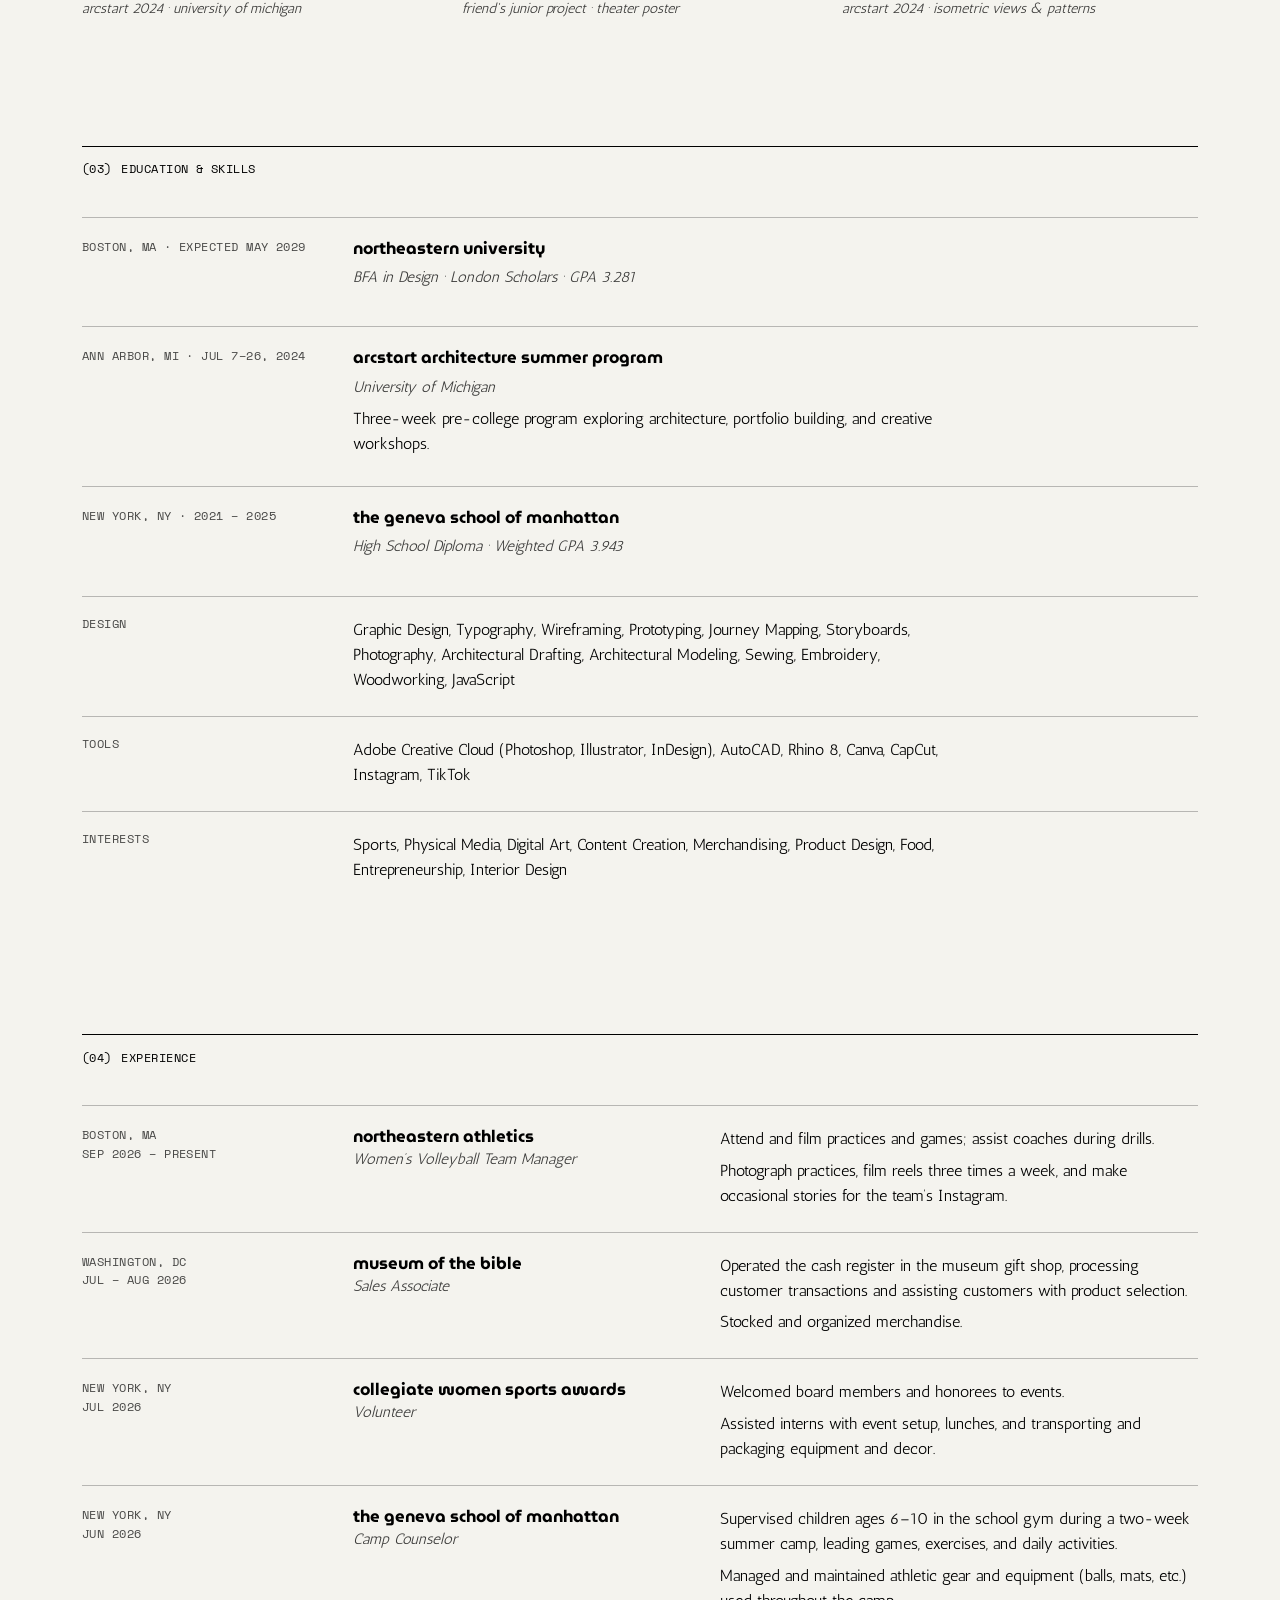
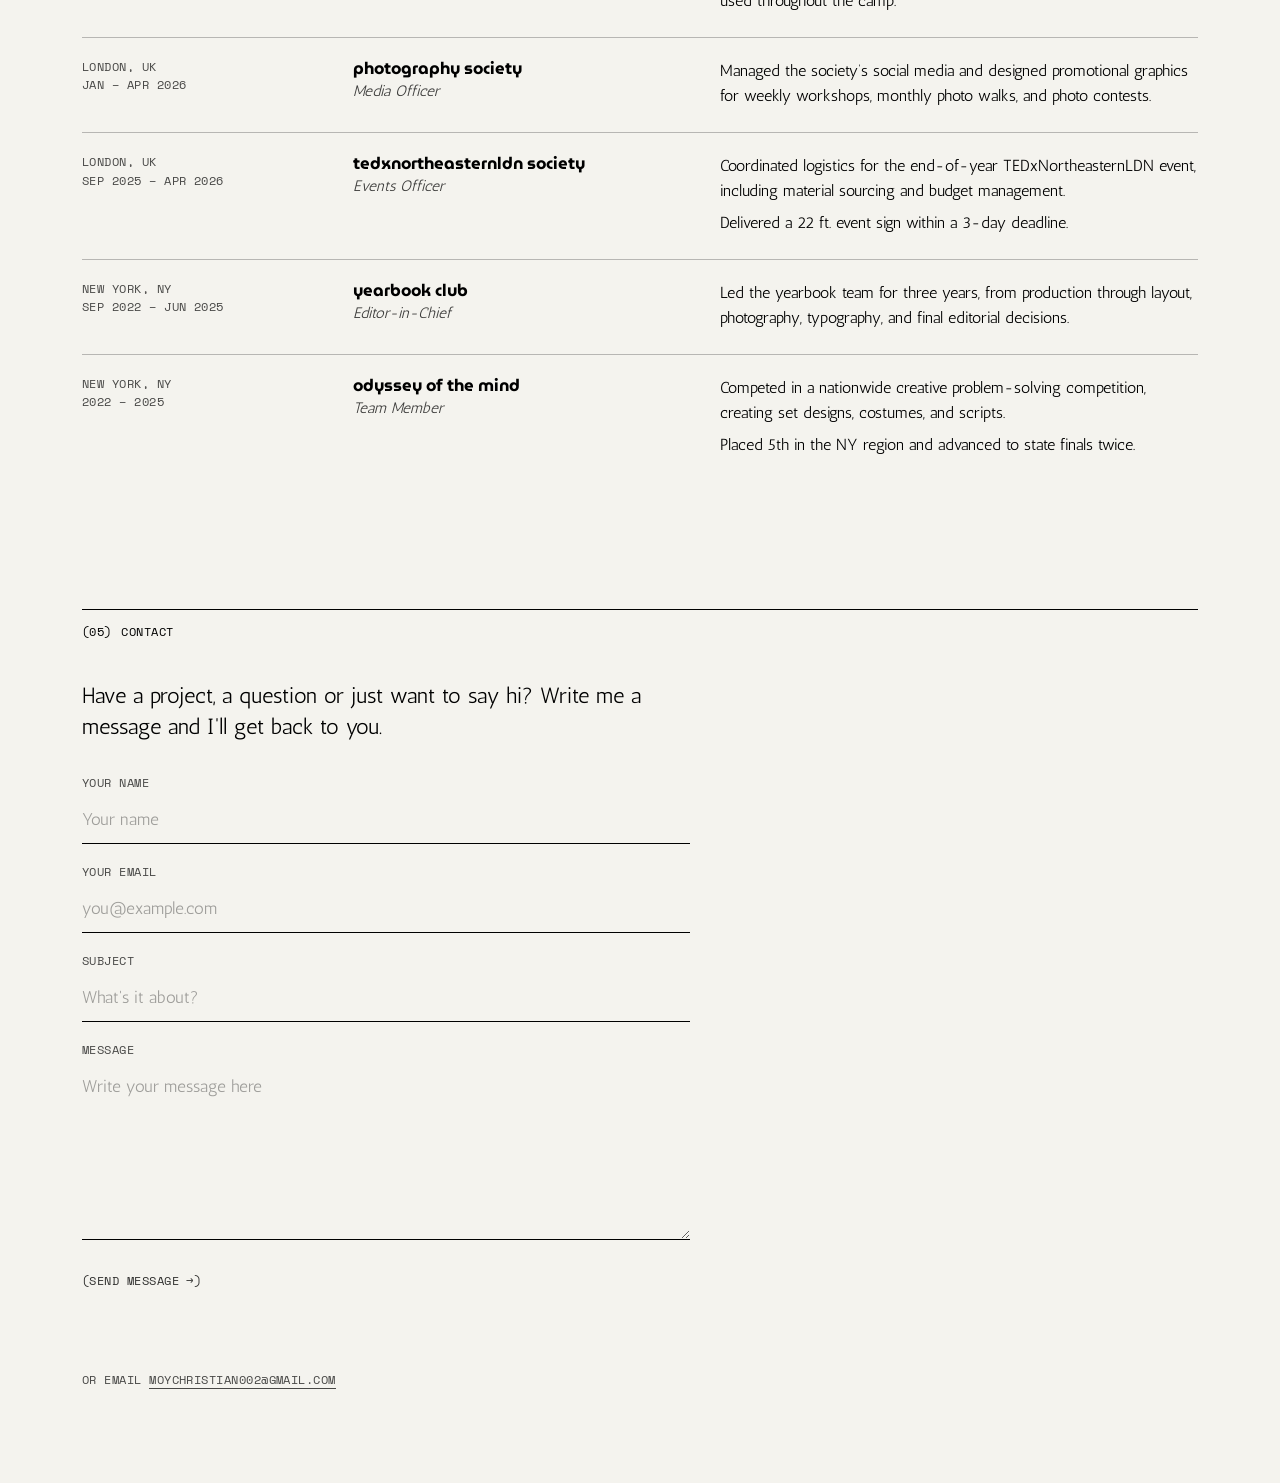
==== commit 8ab749ee: "Landing: remove (ALL WORK) from the top header Co-Authored-By: Claude Opus 5.5 <noreply@anthropic.co" ====
--- a/index.html
+++ b/index.html
@@ -14,7 +14,6 @@
 <body>
   <header class="site-header">
     <a href="#top" class="logo">Christian Moy</a>
-    <a href="#work" class="header-center">(All work)</a>
     <nav>
       <a href="#intro">About</a>
       <a href="#work">Work</a>
--- a/style.css
+++ b/style.css
@@ -565,7 +565,7 @@
   max-width: none;
   padding: 1.1rem var(--edge);
 }
-.site-header nav { justify-self: end; }
+.site-header nav { justify-self: end; grid-column: -2 / -1; } /* always the last column, even with no middle label (homepage) */
 .header-center { text-decoration: none; }
 nav a { margin-left: 1.6rem; color: inherit; }
 .logo:hover, .header-center:hover, nav a:hover, .hero-bottom a:hover { opacity: 0.55; }
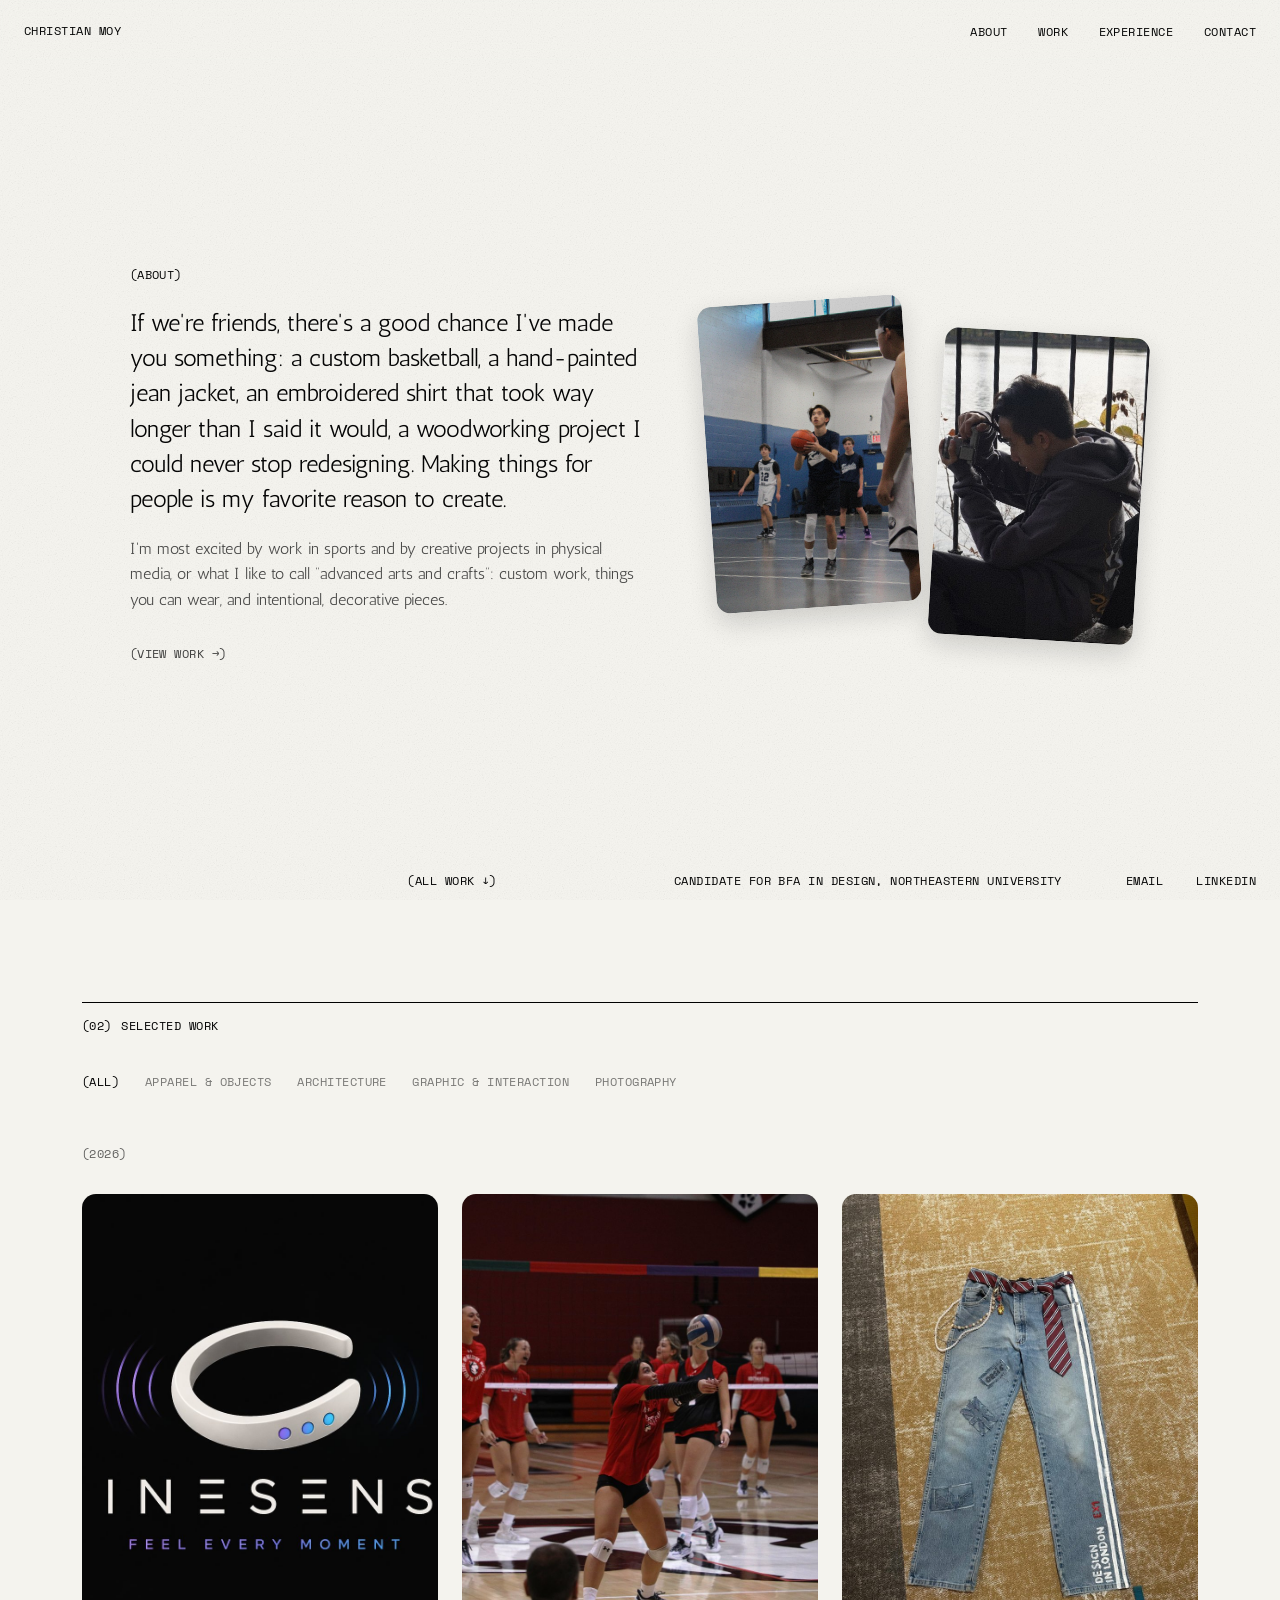
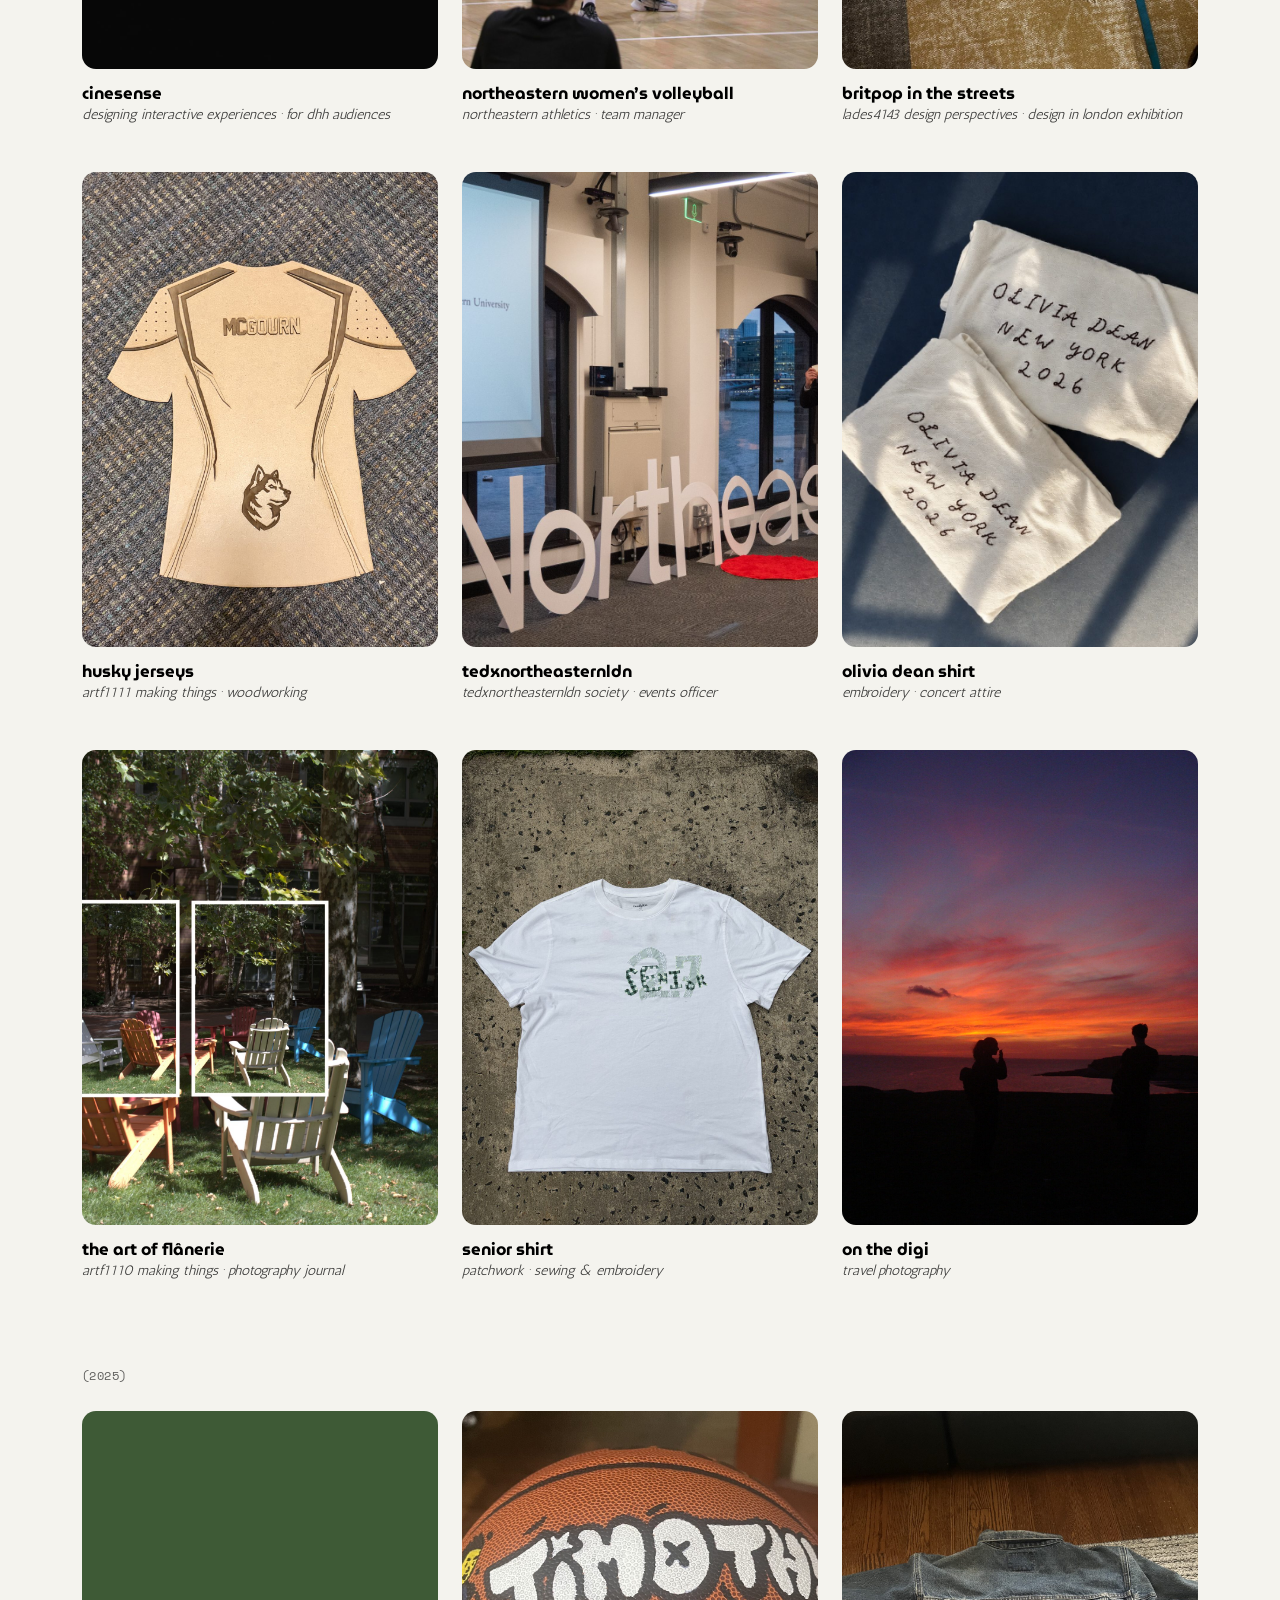
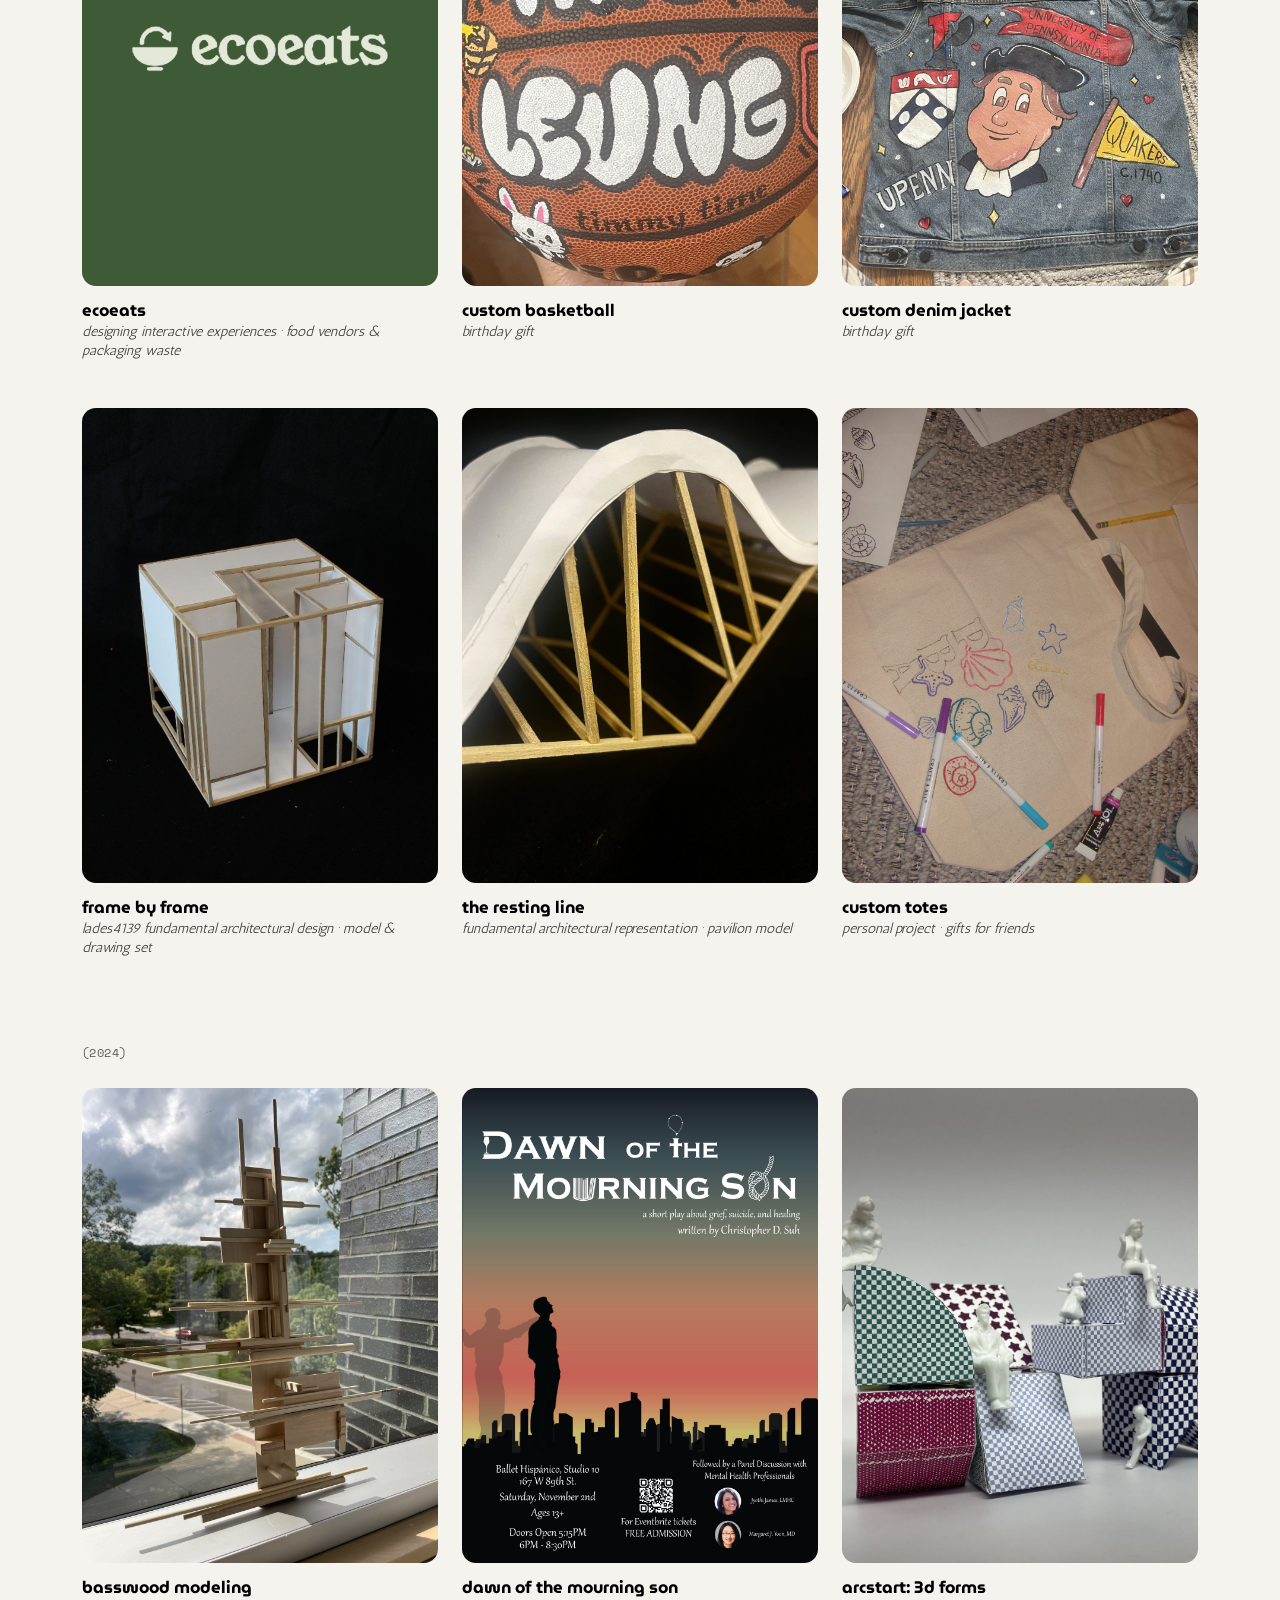
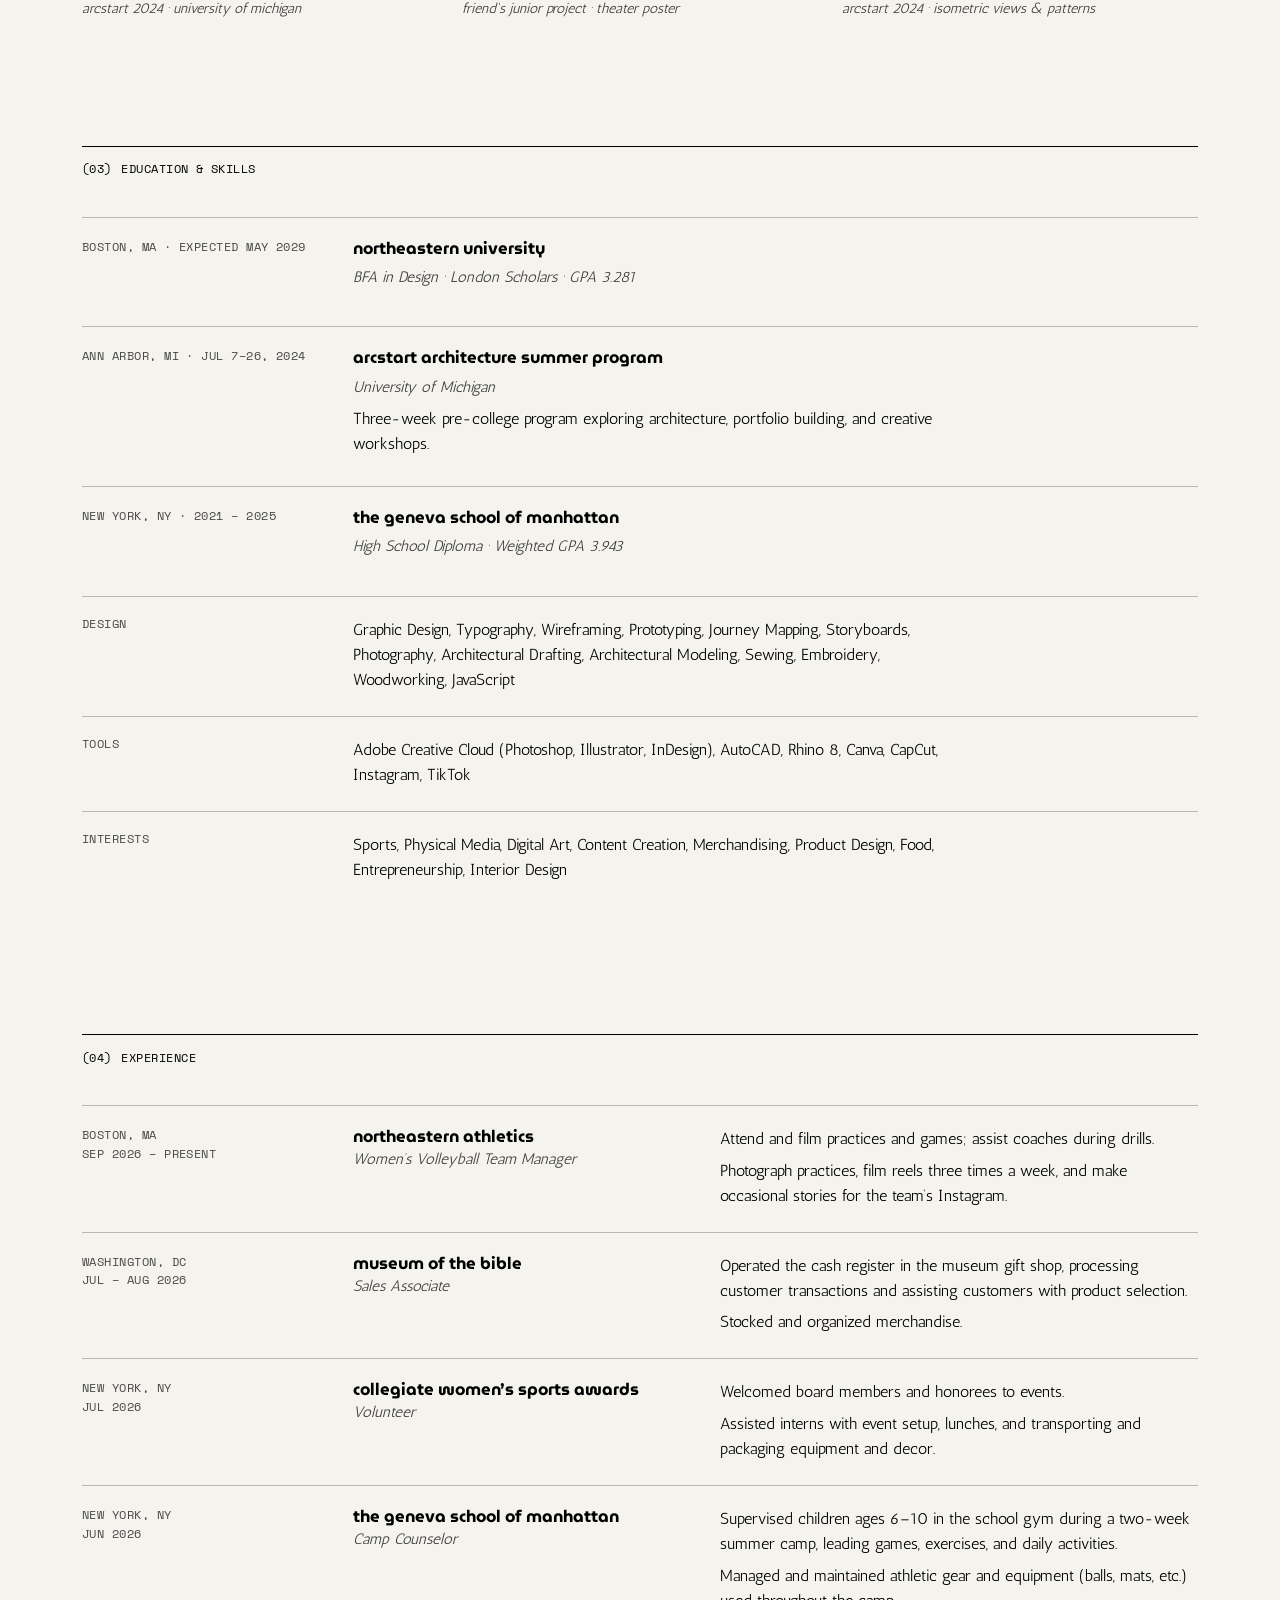
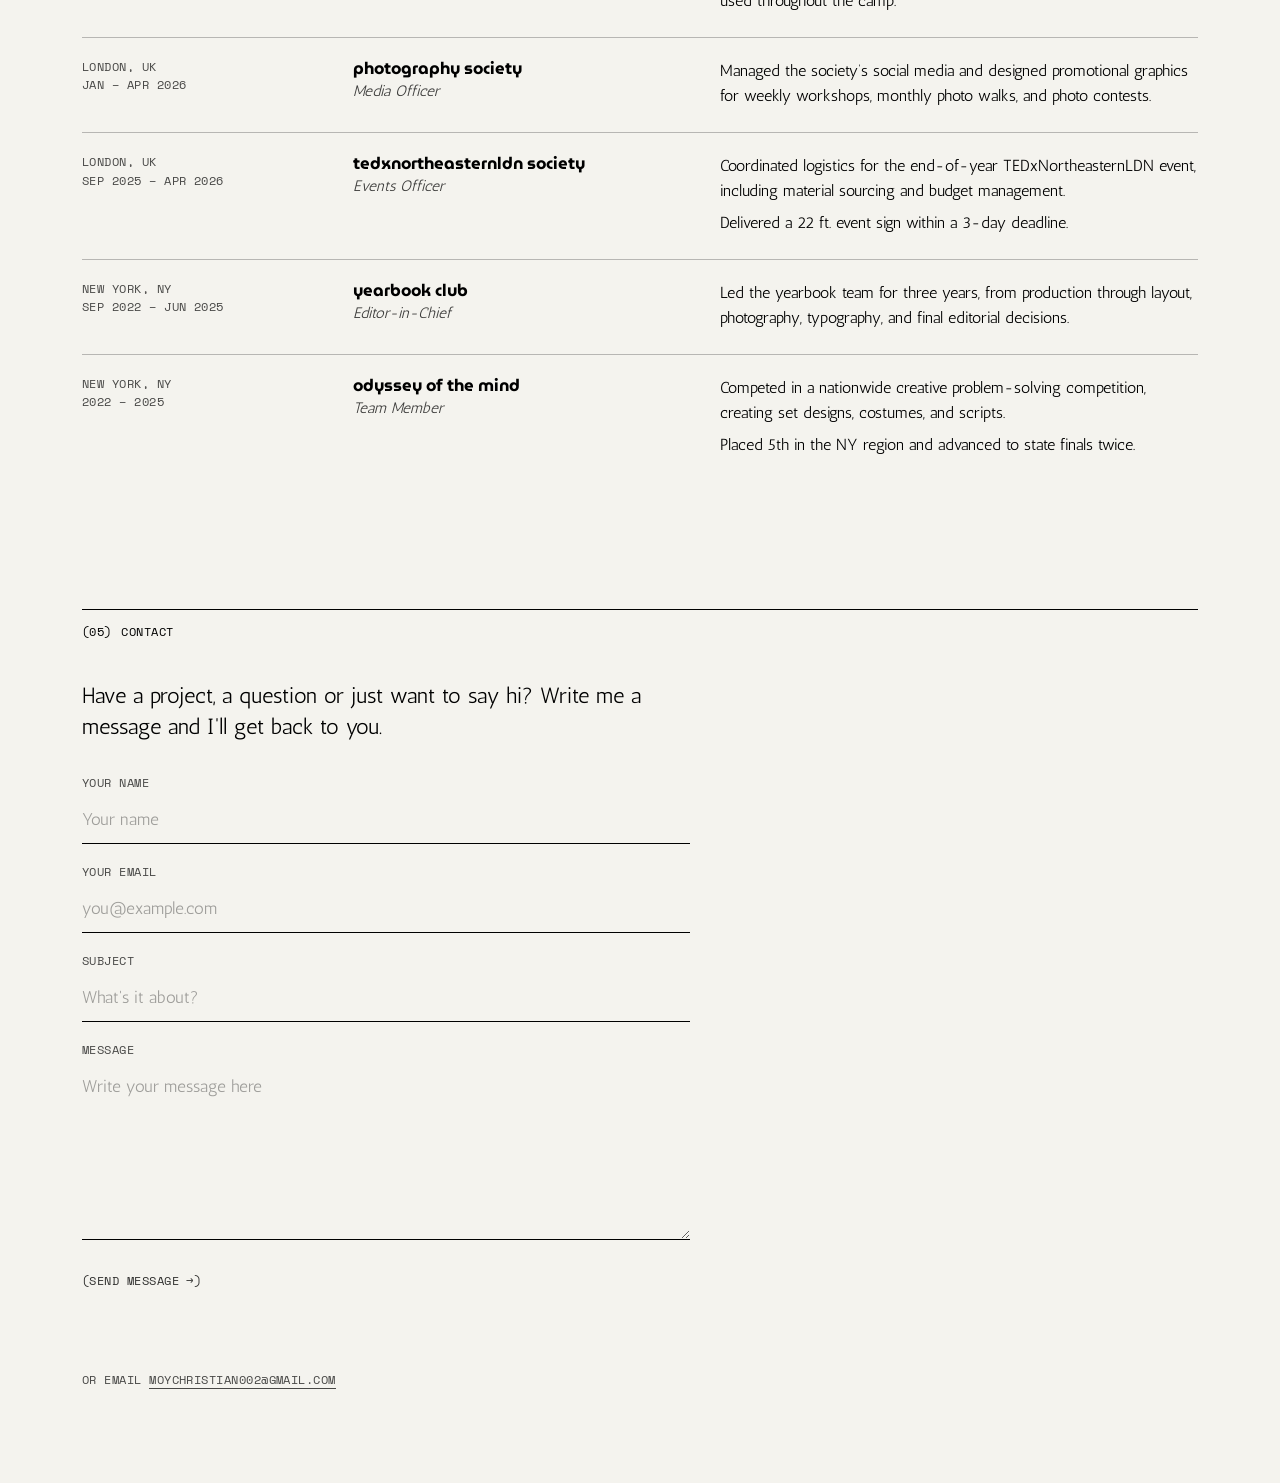
==== commit b7e1da11: "Experience: Collegiate Women's Sports Awards (apostrophe) Co-Authored-By: Claude Opus 5.5 <noreply@a" ====
--- a/index.html
+++ b/index.html
@@ -132,7 +132,7 @@
 
       <div class="entry">
         <div class="entry-head">
-          <div><h3>Collegiate Women Sports Awards</h3><p class="role">Volunteer</p></div>
+          <div><h3>Collegiate Women’s Sports Awards</h3><p class="role">Volunteer</p></div>
           <div class="meta">New York, NY<br>Jul 2026</div>
         </div>
         <ul>
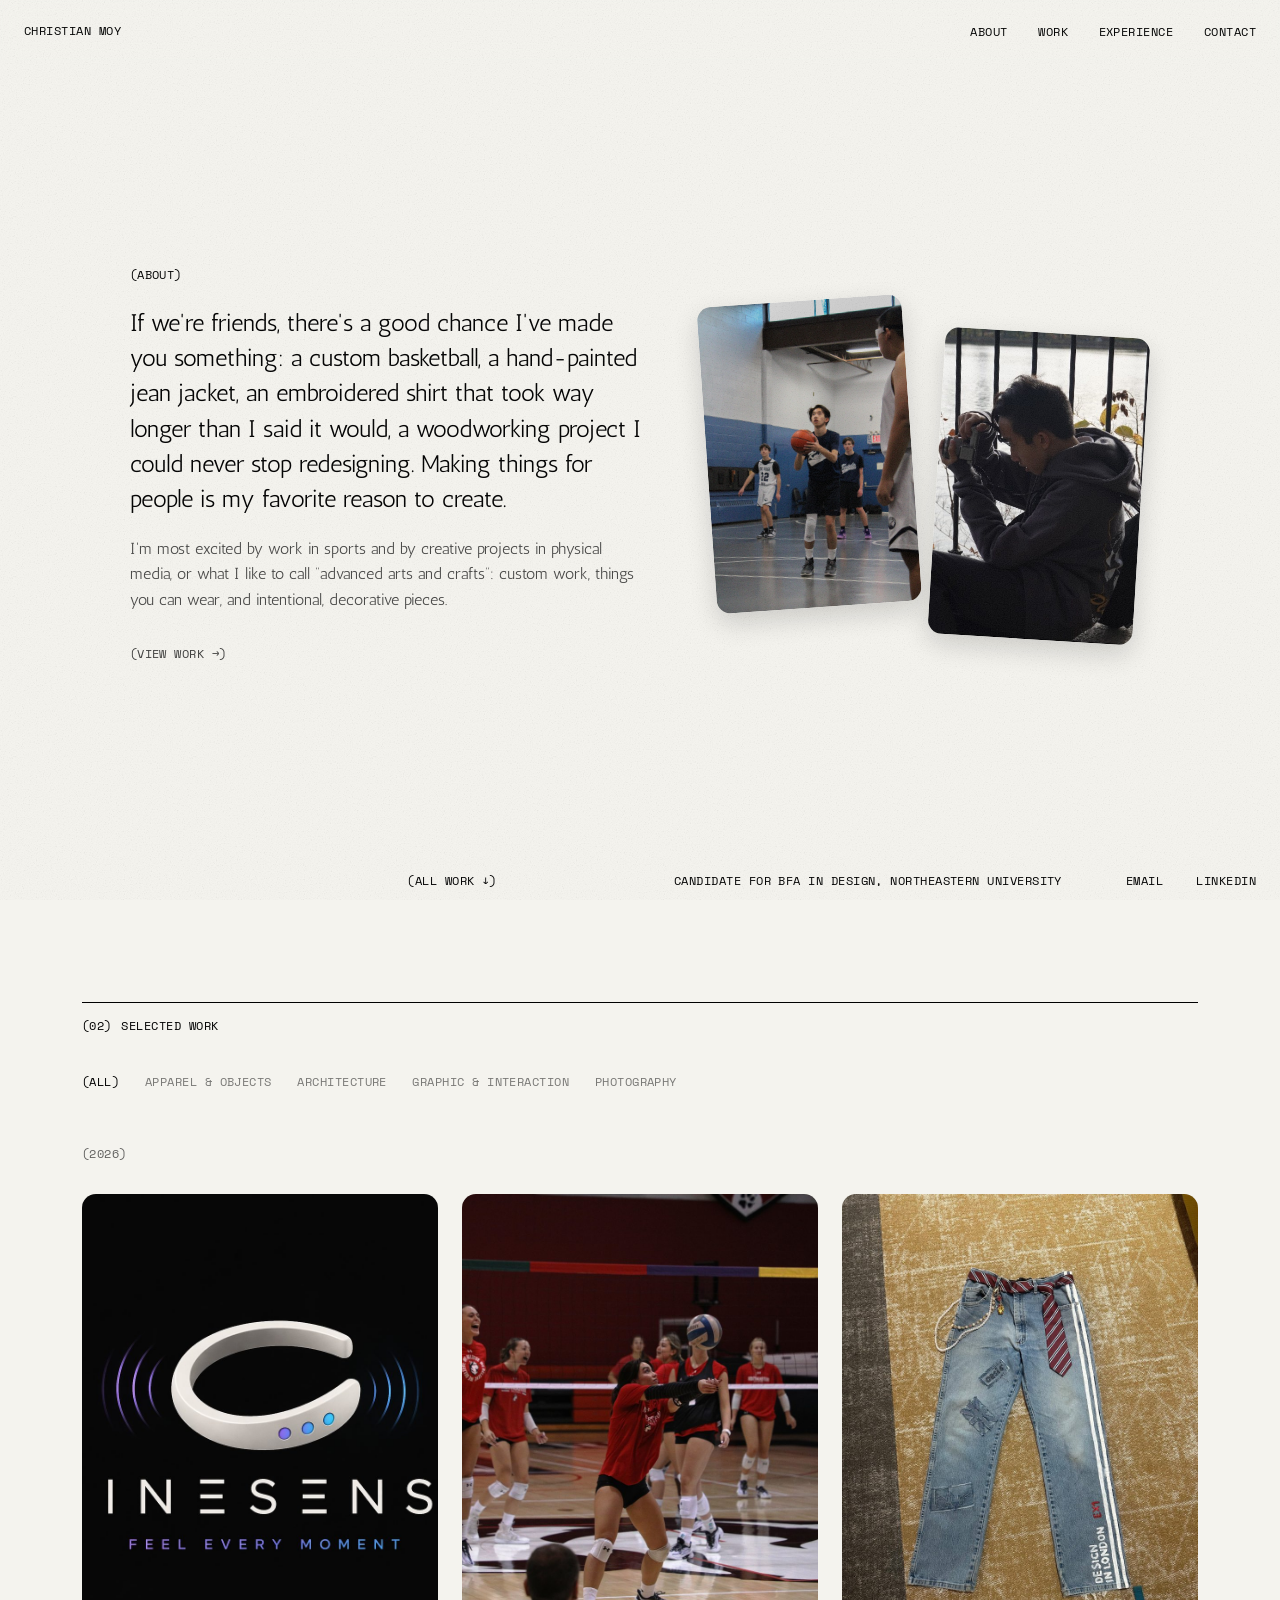
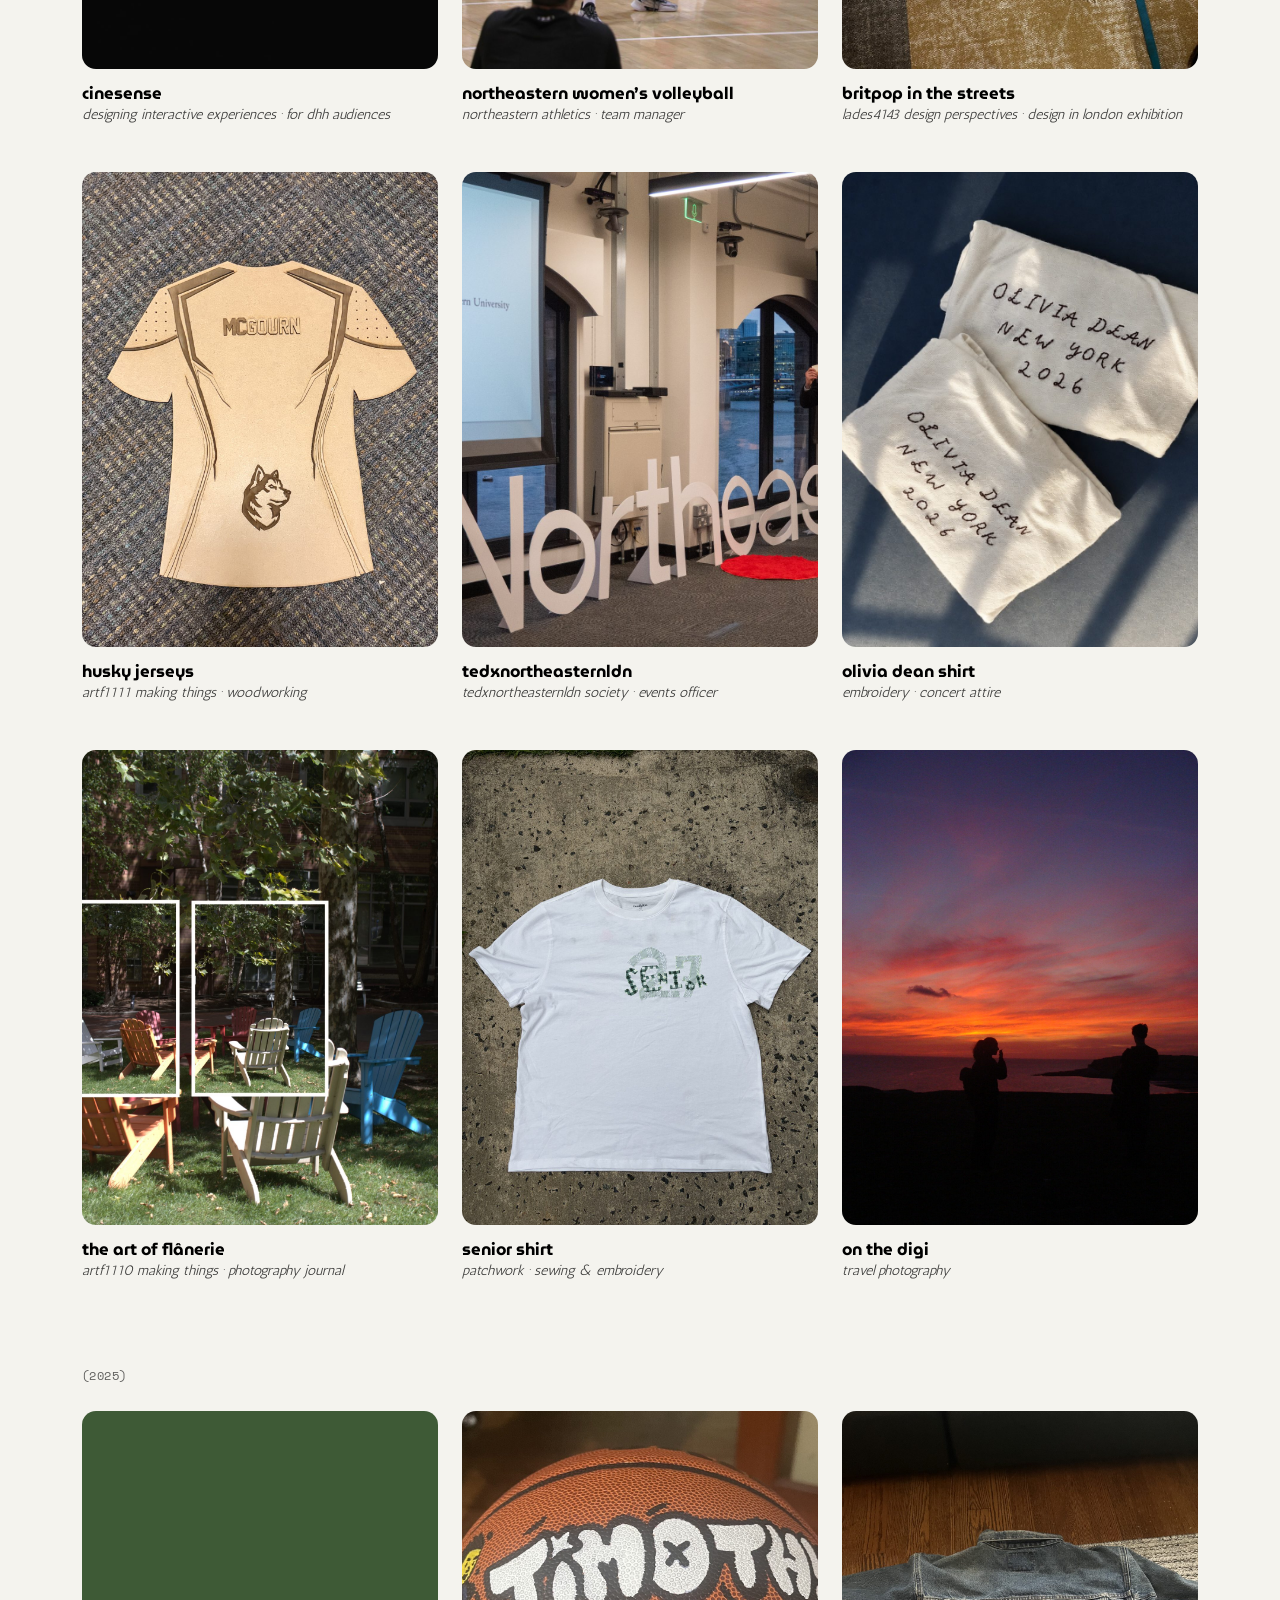
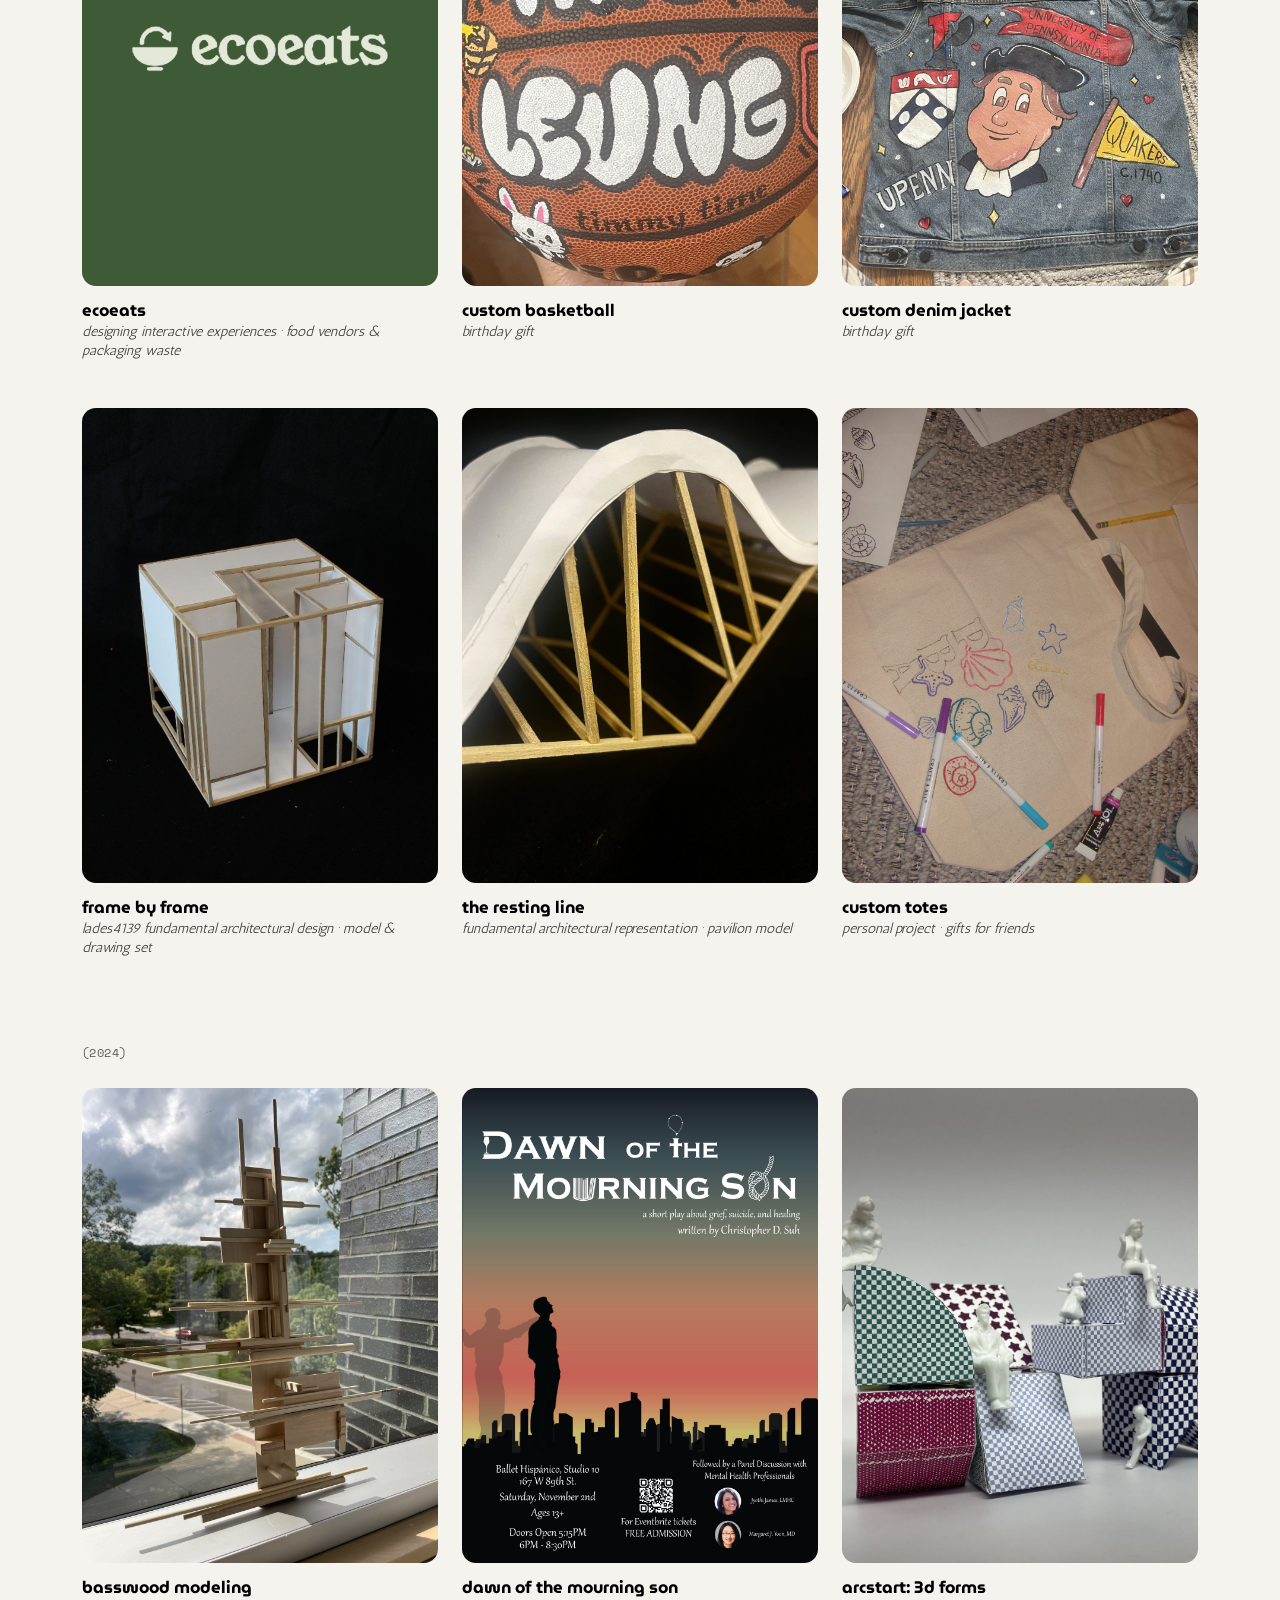
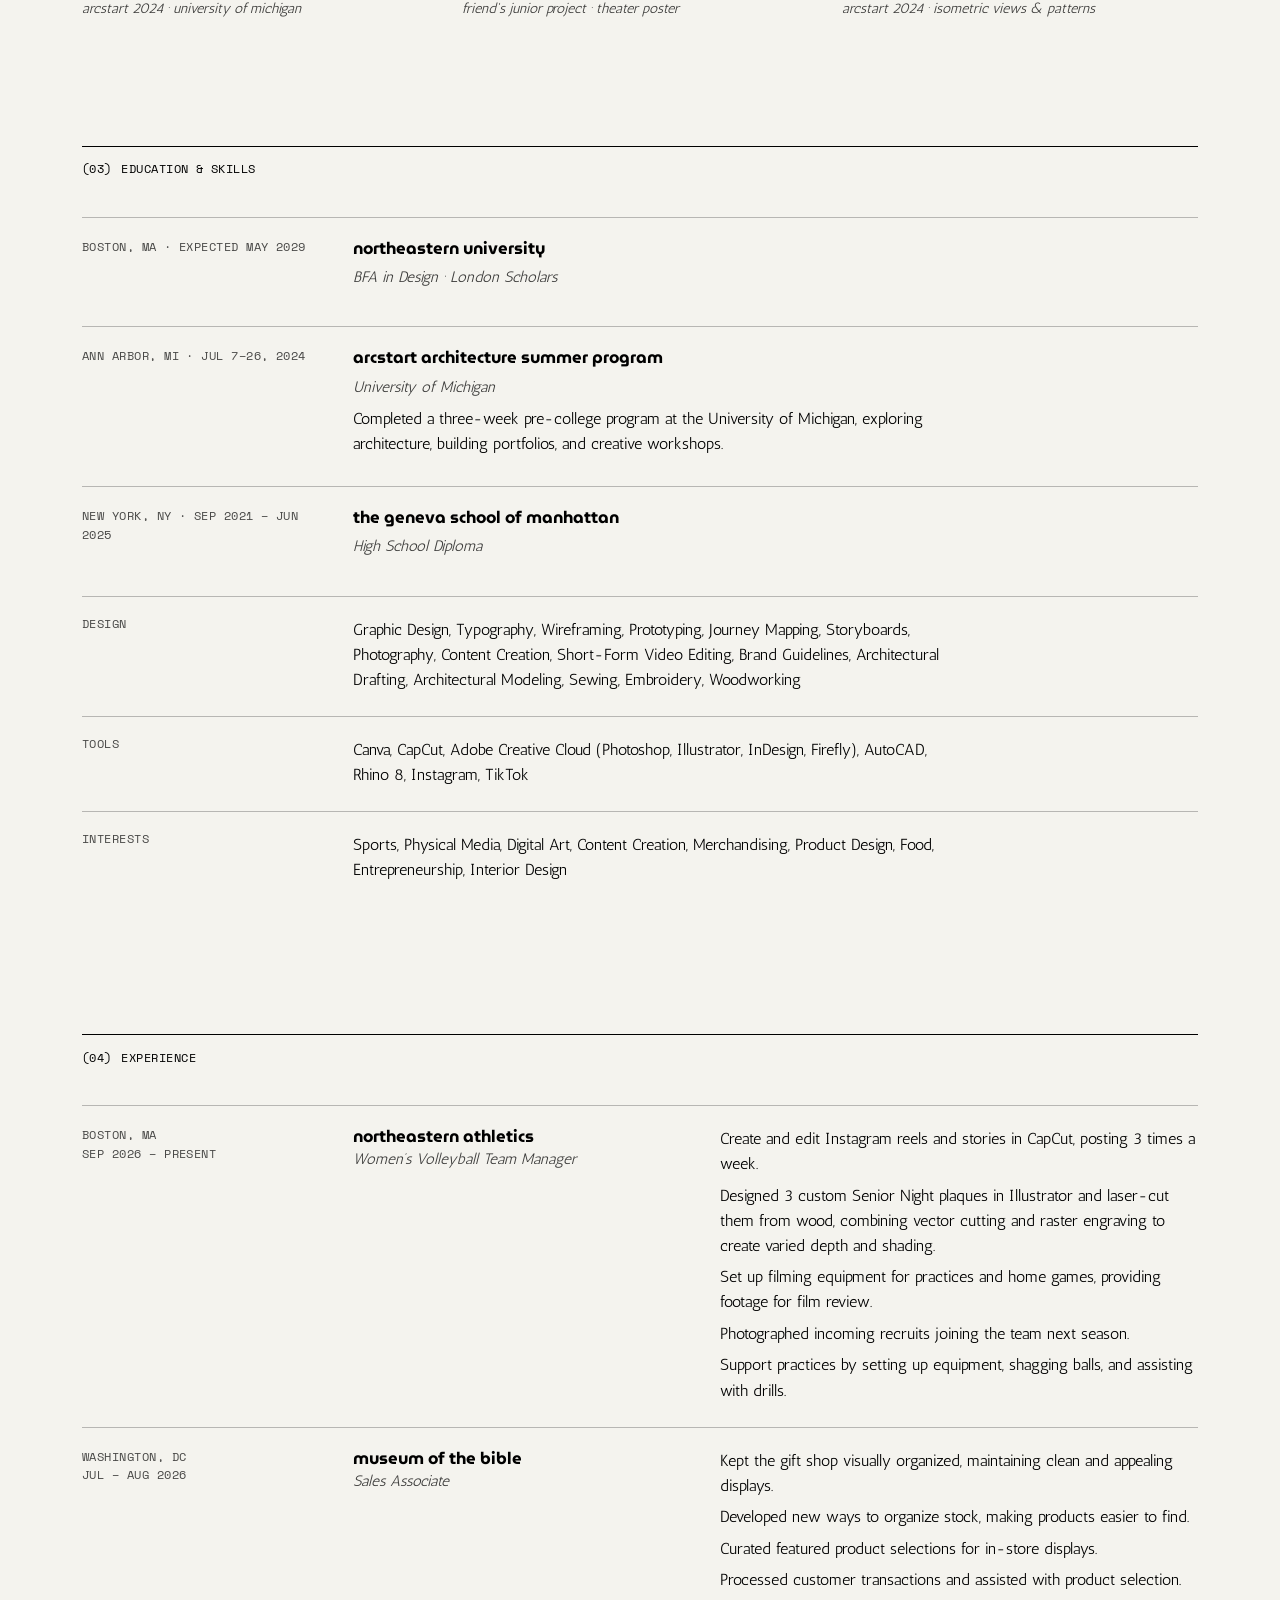
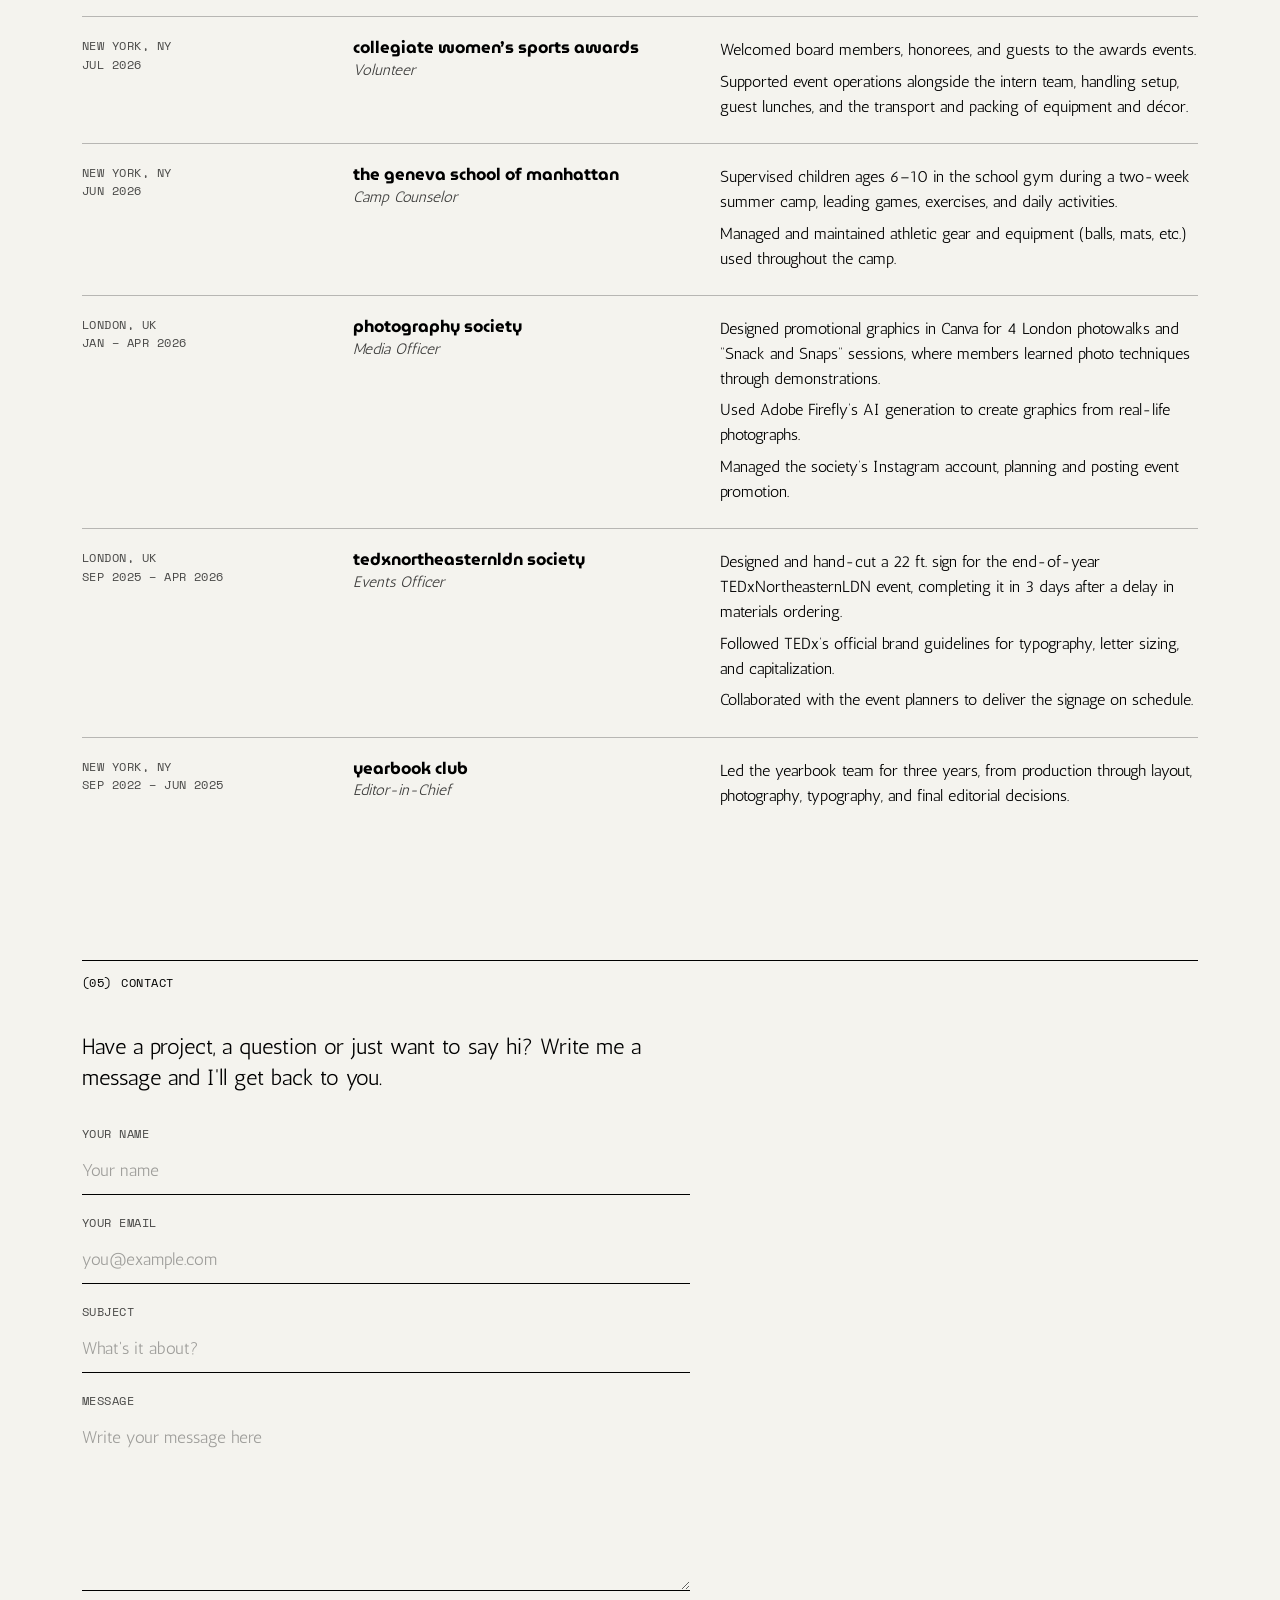
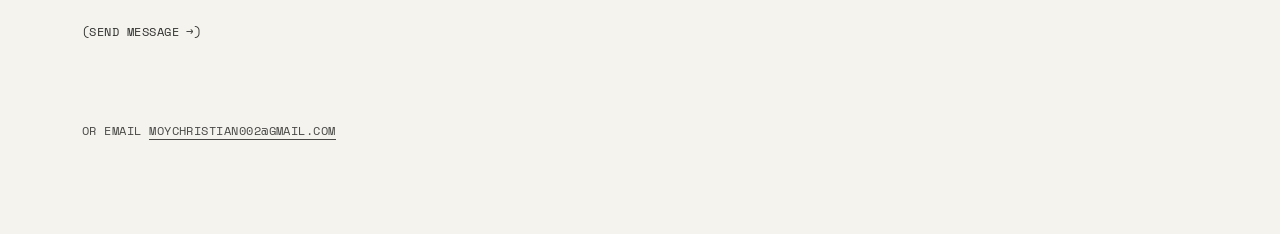
==== commit 79d22dec: "Education, skills and experience synced to the Nov 2026 resume Co-Authored-By: Claude Opus 5.5 <nore" ====
--- a/index.html
+++ b/index.html
@@ -70,30 +70,31 @@
         <div>
           <div class="entry compact">
             <h3>Northeastern University</h3>
-            <p class="role">BFA in Design · London Scholars · GPA 3.281</p>
+            <p class="role">BFA in Design · London Scholars</p>
             <p class="meta">Boston, MA · Expected May 2029</p>
           </div>
           <div class="entry compact">
             <h3>ArcStart Architecture Summer Program</h3>
             <p class="role">University of Michigan</p>
             <p class="meta">Ann Arbor, MI · Jul 7–26, 2024</p>
-            <p>Three-week pre-college program exploring architecture, portfolio building, and creative workshops.</p>
+            <p>Completed a three-week pre-college program at the University of Michigan, exploring architecture, building portfolios, and creative workshops.</p>
           </div>
           <div class="entry compact">
             <h3>The Geneva School of Manhattan</h3>
-            <p class="role">High School Diploma · Weighted GPA 3.943</p>
-            <p class="meta">New York, NY · 2021 – 2025</p>
+            <p class="role">High School Diploma</p>
+            <p class="meta">New York, NY · Sep 2021 – Jun 2025</p>
           </div>
         </div>
         <div>
           <div class="entry compact">
             <h3>Design</h3>
             <p>Graphic Design, Typography, Wireframing, Prototyping, Journey Mapping, Storyboards, Photography,
-              Architectural Drafting, Architectural Modeling, Sewing, Embroidery, Woodworking, JavaScript</p>
+              Content Creation, Short-Form Video Editing, Brand Guidelines, Architectural Drafting,
+              Architectural Modeling, Sewing, Embroidery, Woodworking</p>
           </div>
           <div class="entry compact">
             <h3>Tools</h3>
-            <p>Adobe Creative Cloud (Photoshop, Illustrator, InDesign), AutoCAD, Rhino 8, Canva, CapCut, Instagram, TikTok</p>
+            <p>Canva, CapCut, Adobe Creative Cloud (Photoshop, Illustrator, InDesign, Firefly), AutoCAD, Rhino 8, Instagram, TikTok</p>
           </div>
           <div class="entry compact">
             <h3>Interests</h3>
@@ -114,8 +115,11 @@
           <div class="meta">Boston, MA<br>Sep 2026 – Present</div>
         </div>
         <ul>
-          <li>Attend and film practices and games; assist coaches during drills.</li>
-          <li>Photograph practices, film reels three times a week, and make occasional stories for the team’s Instagram.</li>
+          <li>Create and edit Instagram reels and stories in CapCut, posting 3 times a week.</li>
+          <li>Designed 3 custom Senior Night plaques in Illustrator and laser-cut them from wood, combining vector cutting and raster engraving to create varied depth and shading.</li>
+          <li>Set up filming equipment for practices and home games, providing footage for film review.</li>
+          <li>Photographed incoming recruits joining the team next season.</li>
+          <li>Support practices by setting up equipment, shagging balls, and assisting with drills.</li>
         </ul>
       </div>
 
@@ -125,8 +129,10 @@
           <div class="meta">Washington, DC<br>Jul – Aug 2026</div>
         </div>
         <ul>
-          <li>Operated the cash register in the museum gift shop, processing customer transactions and assisting customers with product selection.</li>
-          <li>Stocked and organized merchandise.</li>
+          <li>Kept the gift shop visually organized, maintaining clean and appealing displays.</li>
+          <li>Developed new ways to organize stock, making products easier to find.</li>
+          <li>Curated featured product selections for in-store displays.</li>
+          <li>Processed customer transactions and assisted with product selection.</li>
         </ul>
       </div>
 
@@ -136,8 +142,8 @@
           <div class="meta">New York, NY<br>Jul 2026</div>
         </div>
         <ul>
-          <li>Welcomed board members and honorees to events.</li>
-          <li>Assisted interns with event setup, lunches, and transporting and packaging equipment and decor.</li>
+          <li>Welcomed board members, honorees, and guests to the awards events.</li>
+          <li>Supported event operations alongside the intern team, handling setup, guest lunches, and the transport and packing of equipment and décor.</li>
         </ul>
       </div>
 
@@ -158,7 +164,9 @@
           <div class="meta">London, UK<br>Jan – Apr 2026</div>
         </div>
         <ul>
-          <li>Managed the society’s social media and designed promotional graphics for weekly workshops, monthly photo walks, and photo contests.</li>
+          <li>Designed promotional graphics in Canva for 4 London photowalks and “Snack and Snaps” sessions, where members learned photo techniques through demonstrations.</li>
+          <li>Used Adobe Firefly’s AI generation to create graphics from real-life photographs.</li>
+          <li>Managed the society’s Instagram account, planning and posting event promotion.</li>
         </ul>
       </div>
 
@@ -168,8 +176,9 @@
           <div class="meta">London, UK<br>Sep 2025 – Apr 2026</div>
         </div>
         <ul>
-          <li>Coordinated logistics for the end-of-year TEDxNortheasternLDN event, including material sourcing and budget management.</li>
-          <li>Delivered a 22 ft. event sign within a 3-day deadline.</li>
+          <li>Designed and hand-cut a 22 ft. sign for the end-of-year TEDxNortheasternLDN event, completing it in 3 days after a delay in materials ordering.</li>
+          <li>Followed TEDx’s official brand guidelines for typography, letter sizing, and capitalization.</li>
+          <li>Collaborated with the event planners to deliver the signage on schedule.</li>
         </ul>
       </div>
 
@@ -180,17 +189,6 @@
         </div>
         <ul>
           <li>Led the yearbook team for three years, from production through layout, photography, typography, and final editorial decisions.</li>
-        </ul>
-      </div>
-
-      <div class="entry">
-        <div class="entry-head">
-          <div><h3>Odyssey of the Mind</h3><p class="role">Team Member</p></div>
-          <div class="meta">New York, NY<br>2022 – 2025</div>
-        </div>
-        <ul>
-          <li>Competed in a nationwide creative problem-solving competition, creating set designs, costumes, and scripts.</li>
-          <li>Placed 5th in the NY region and advanced to state finals twice.</li>
         </ul>
       </div>
       </div>
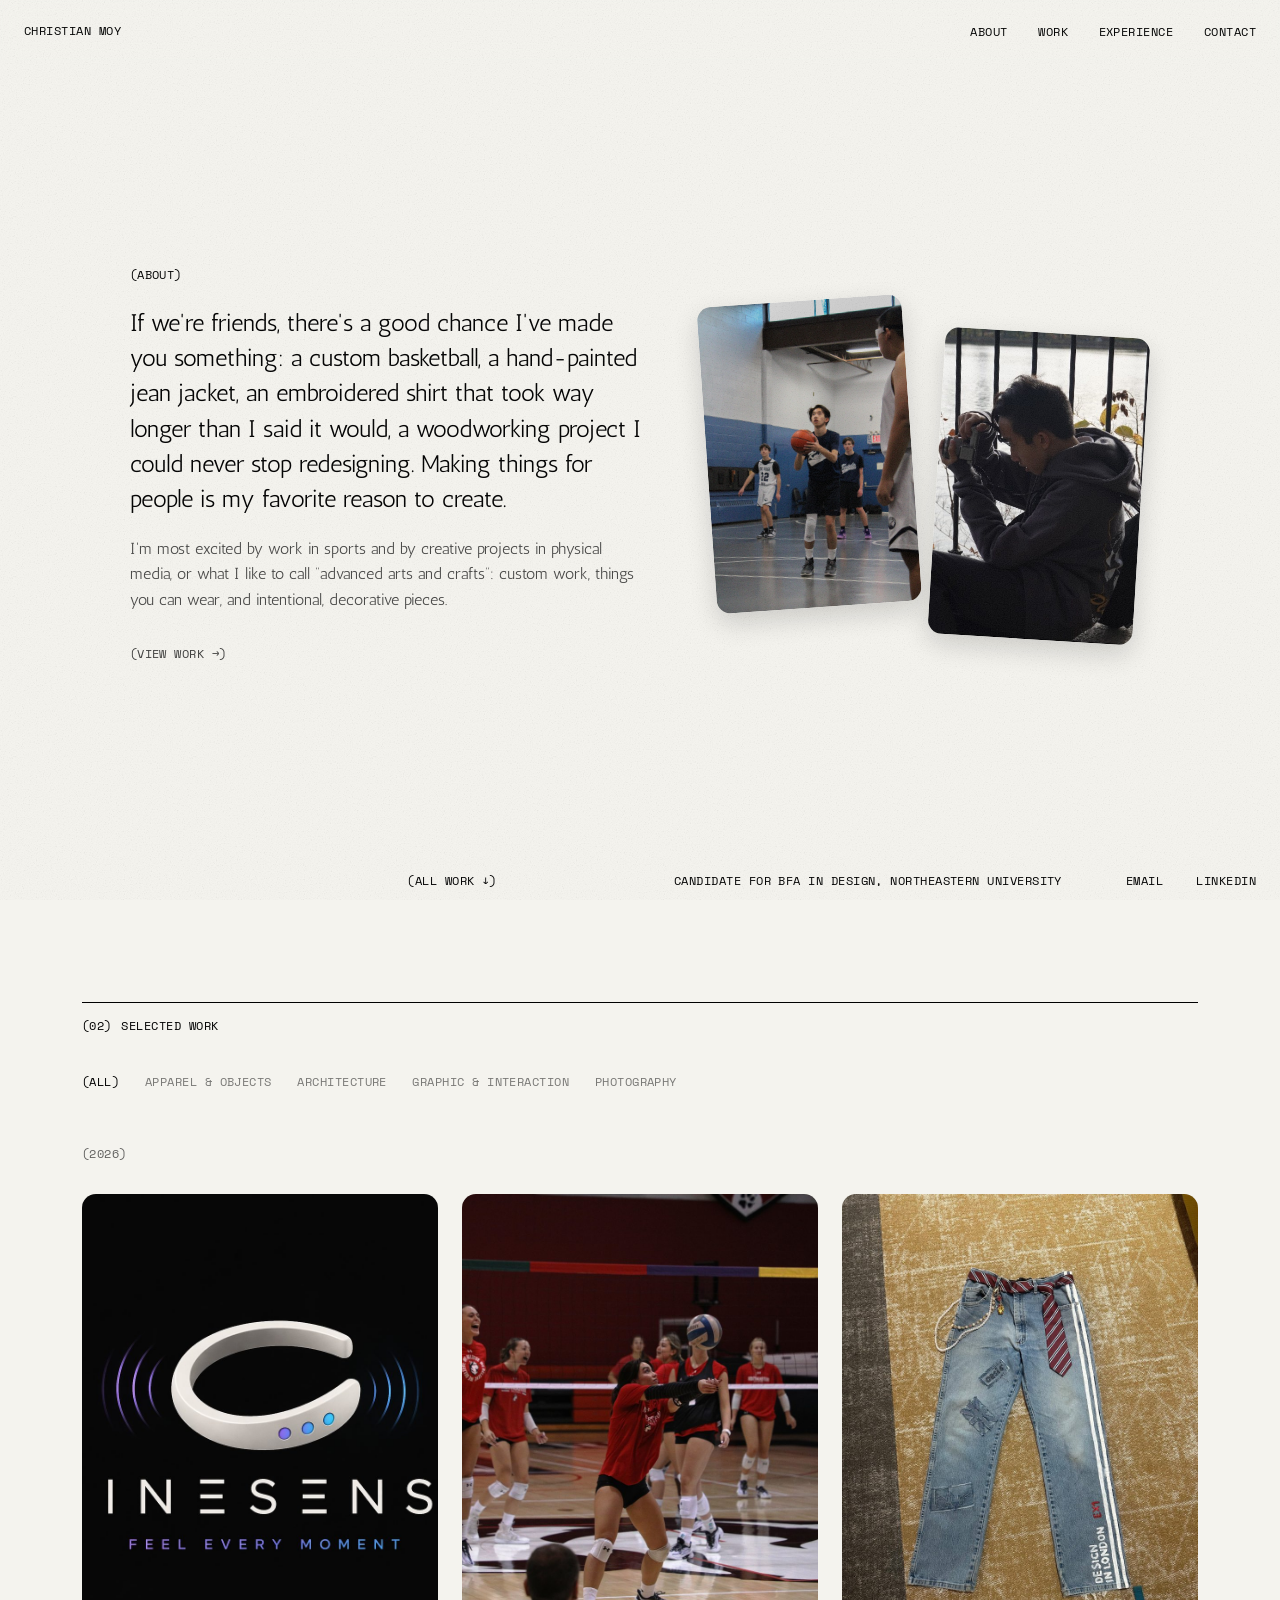
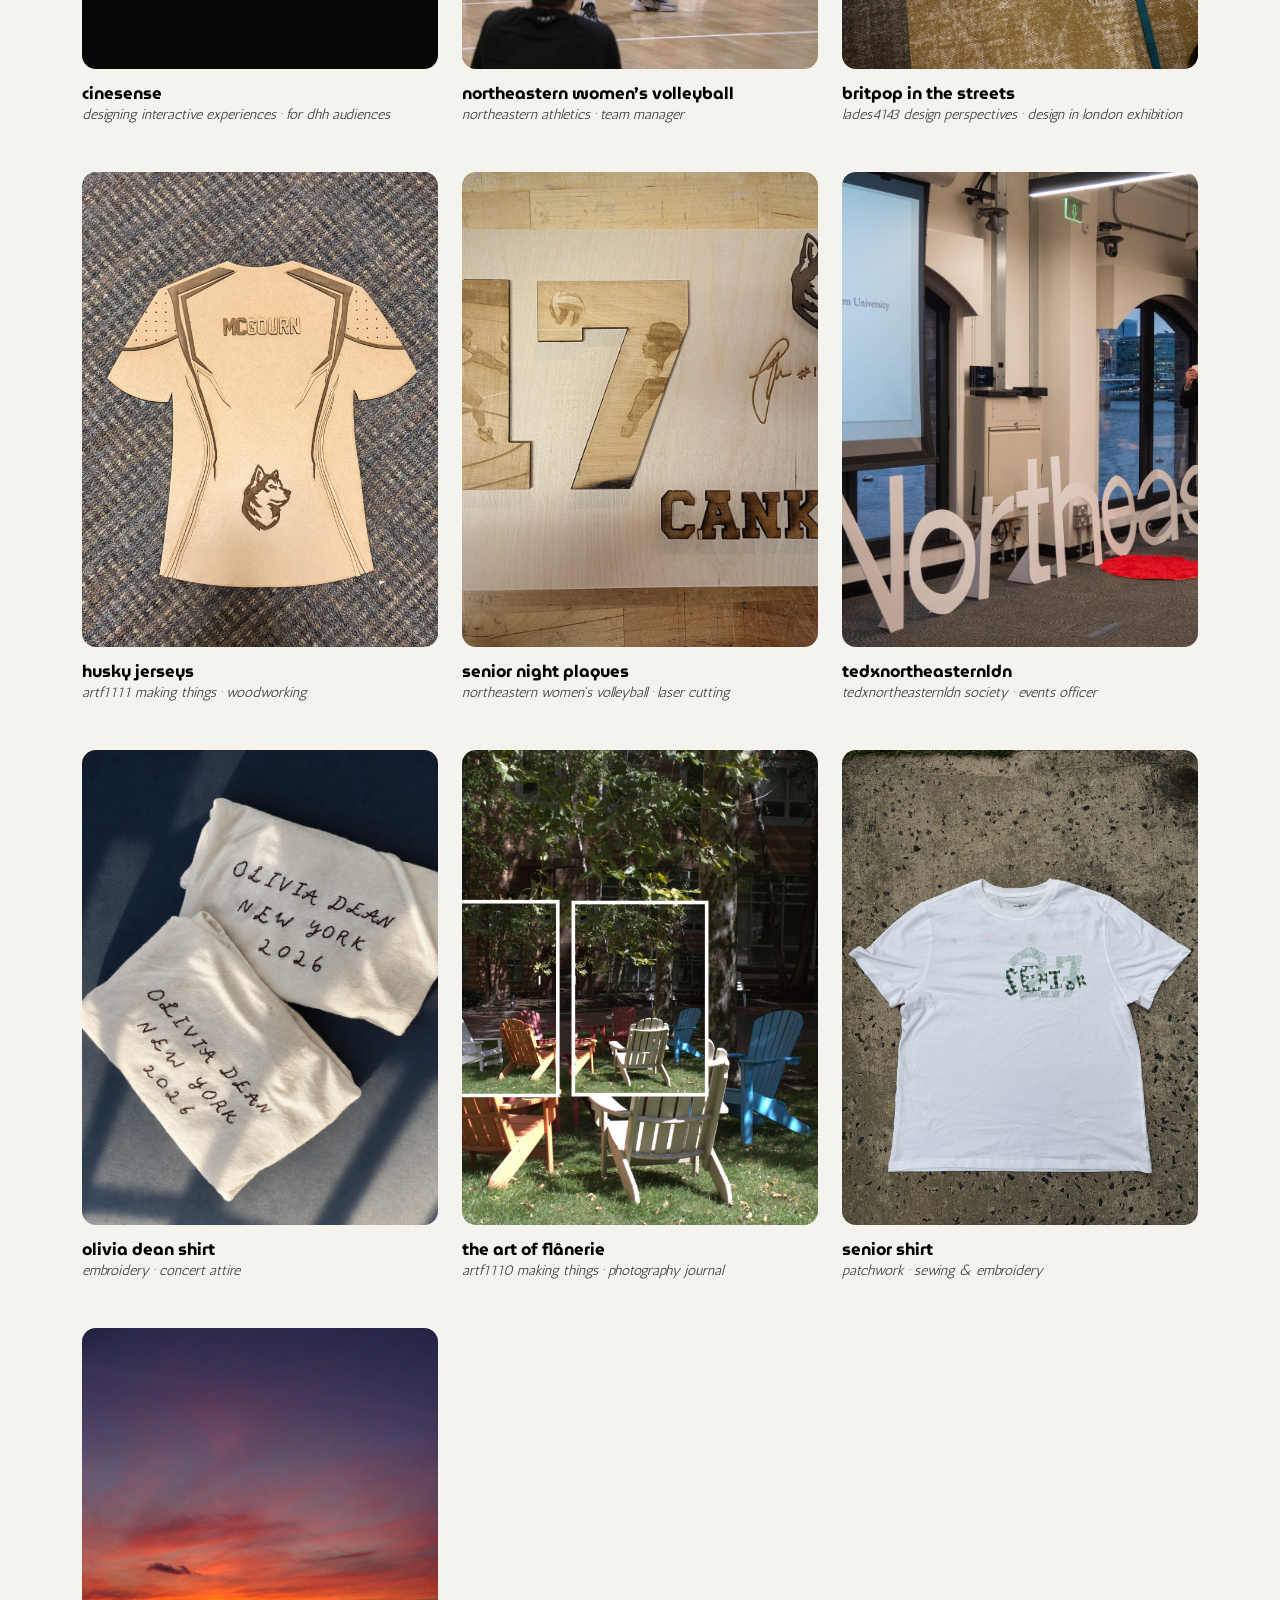
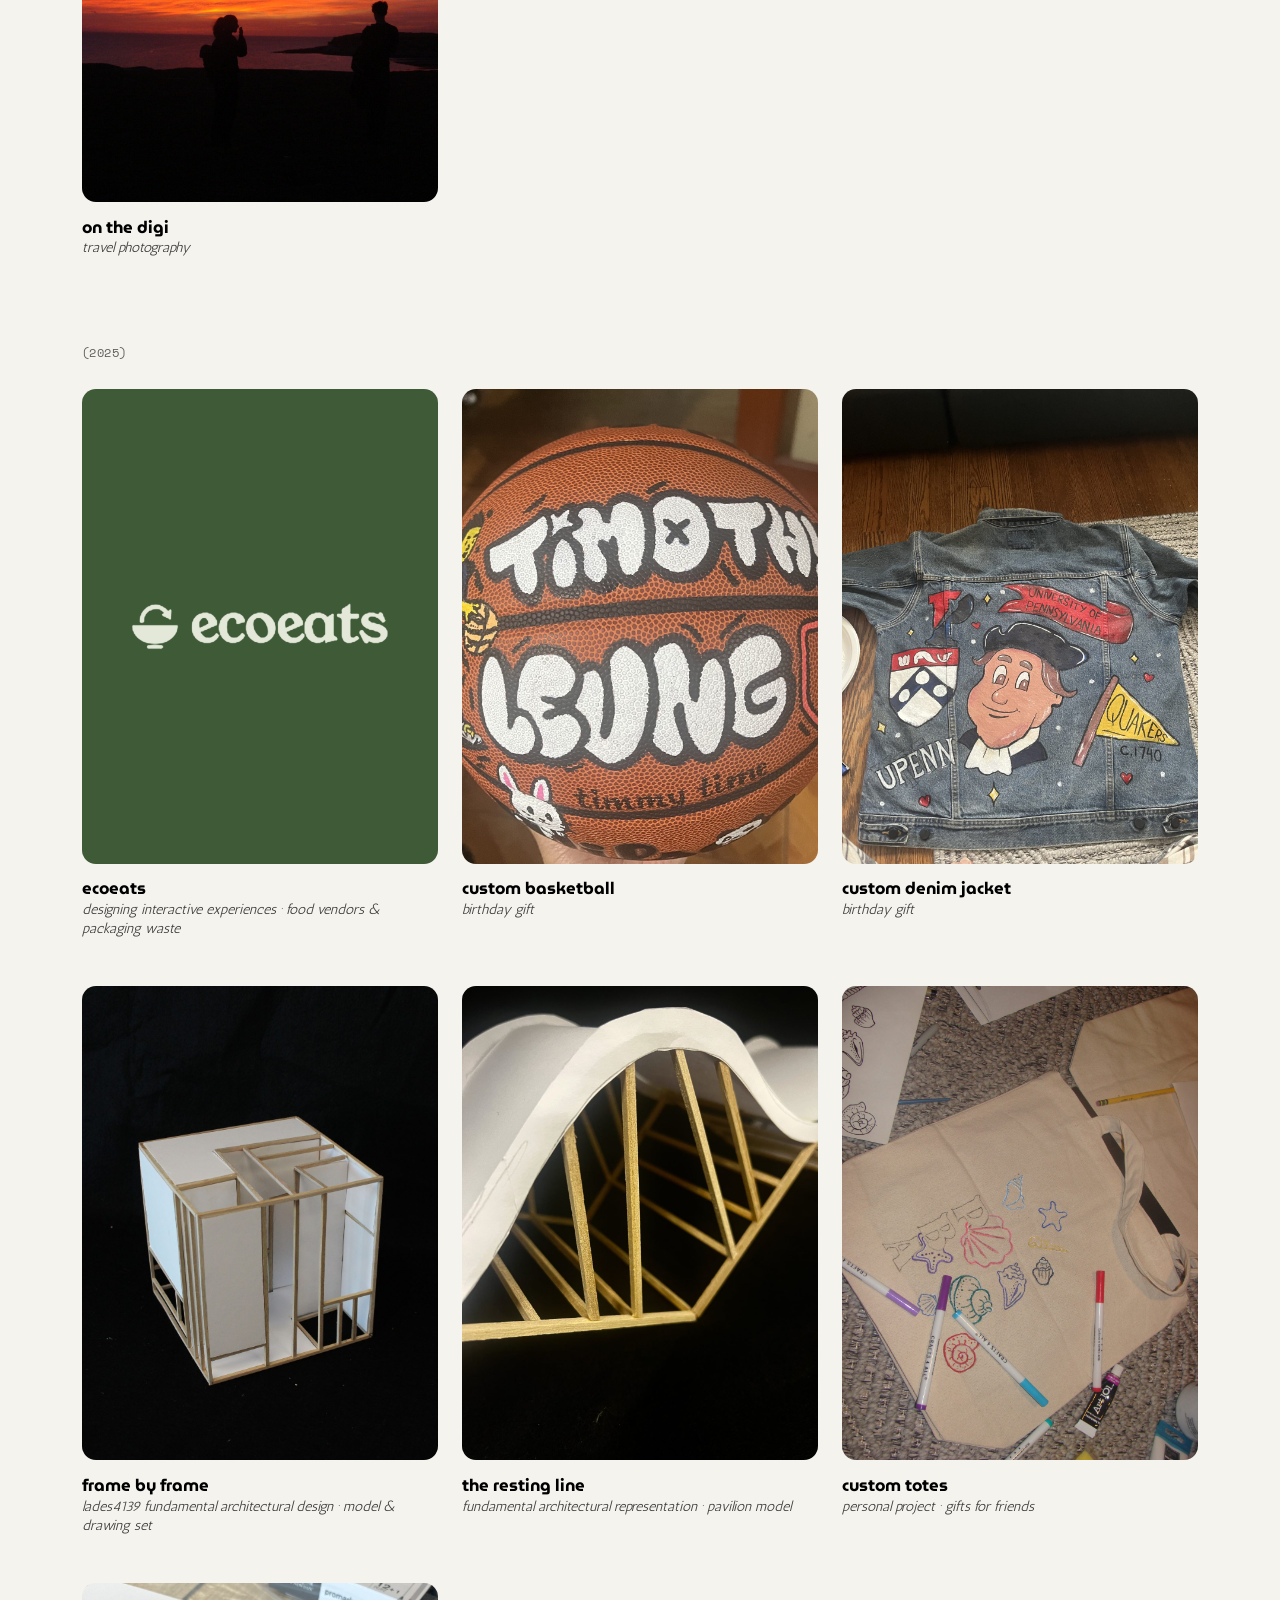
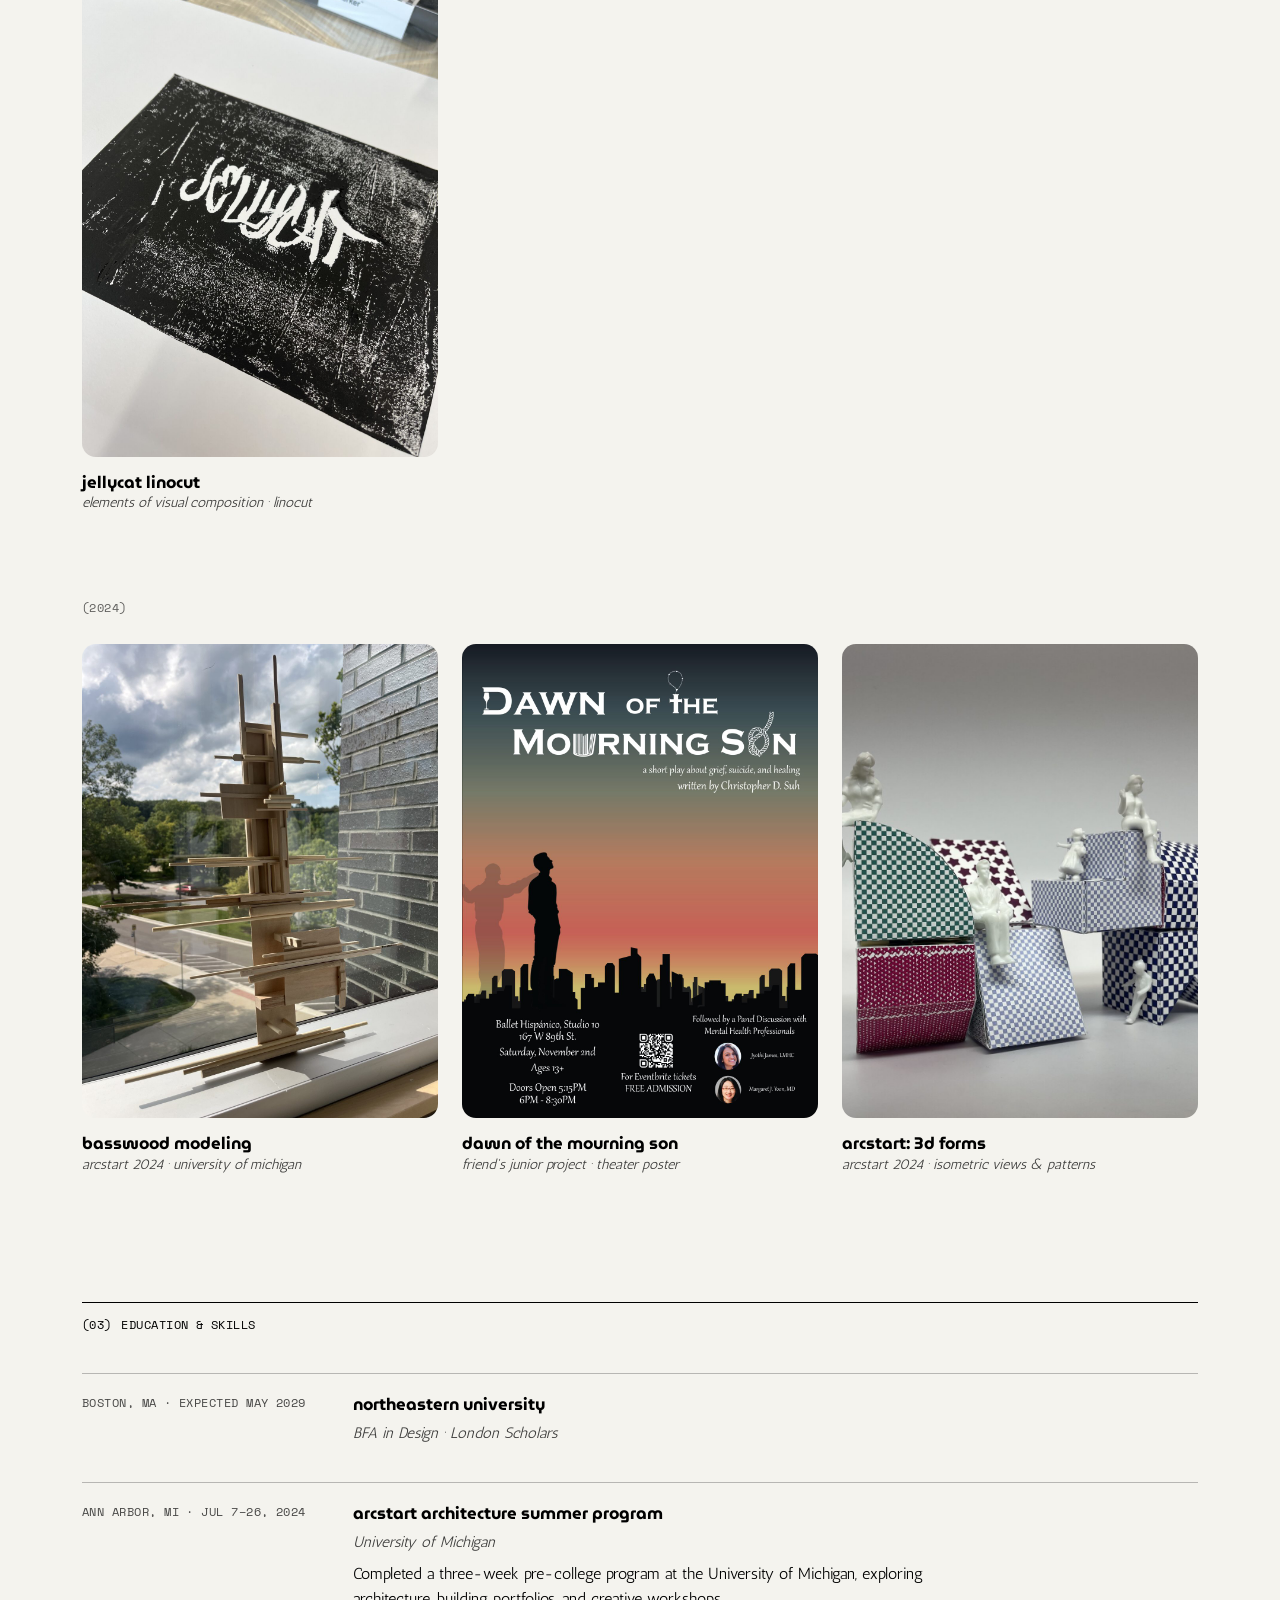
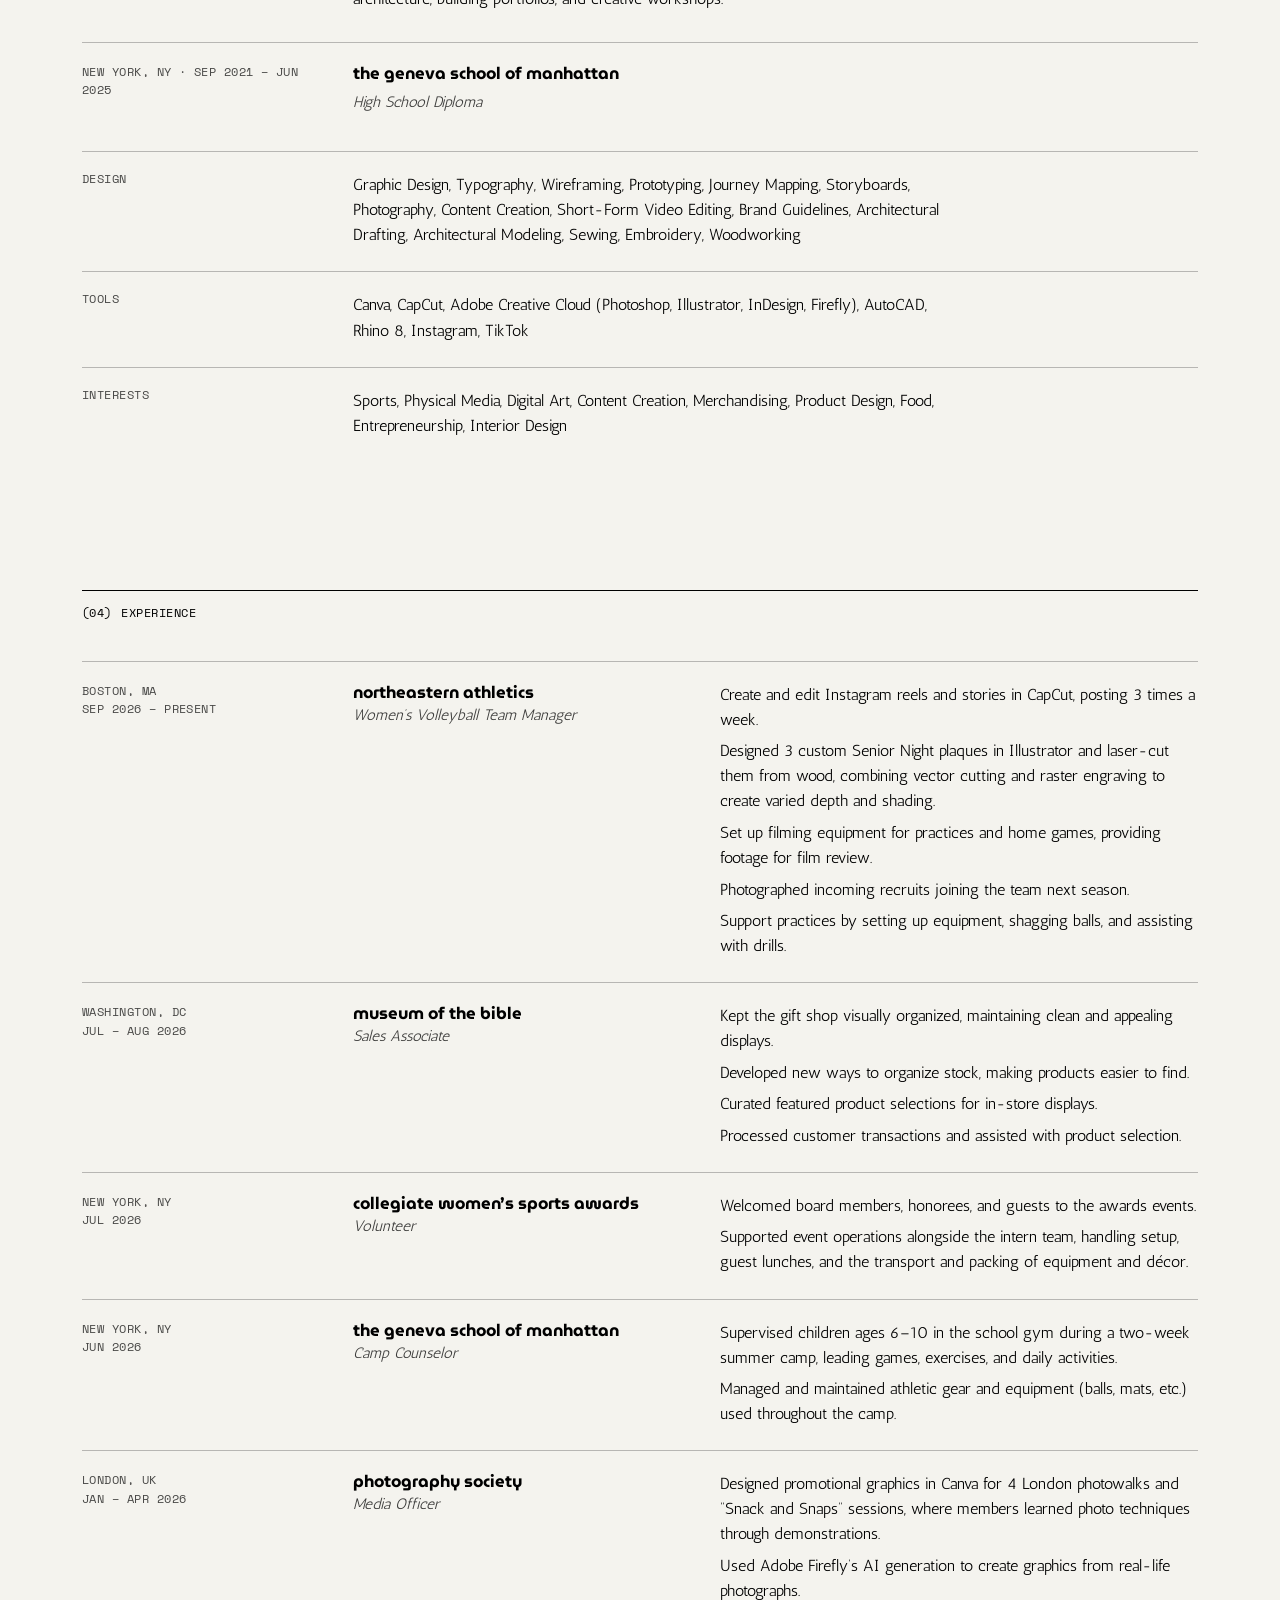
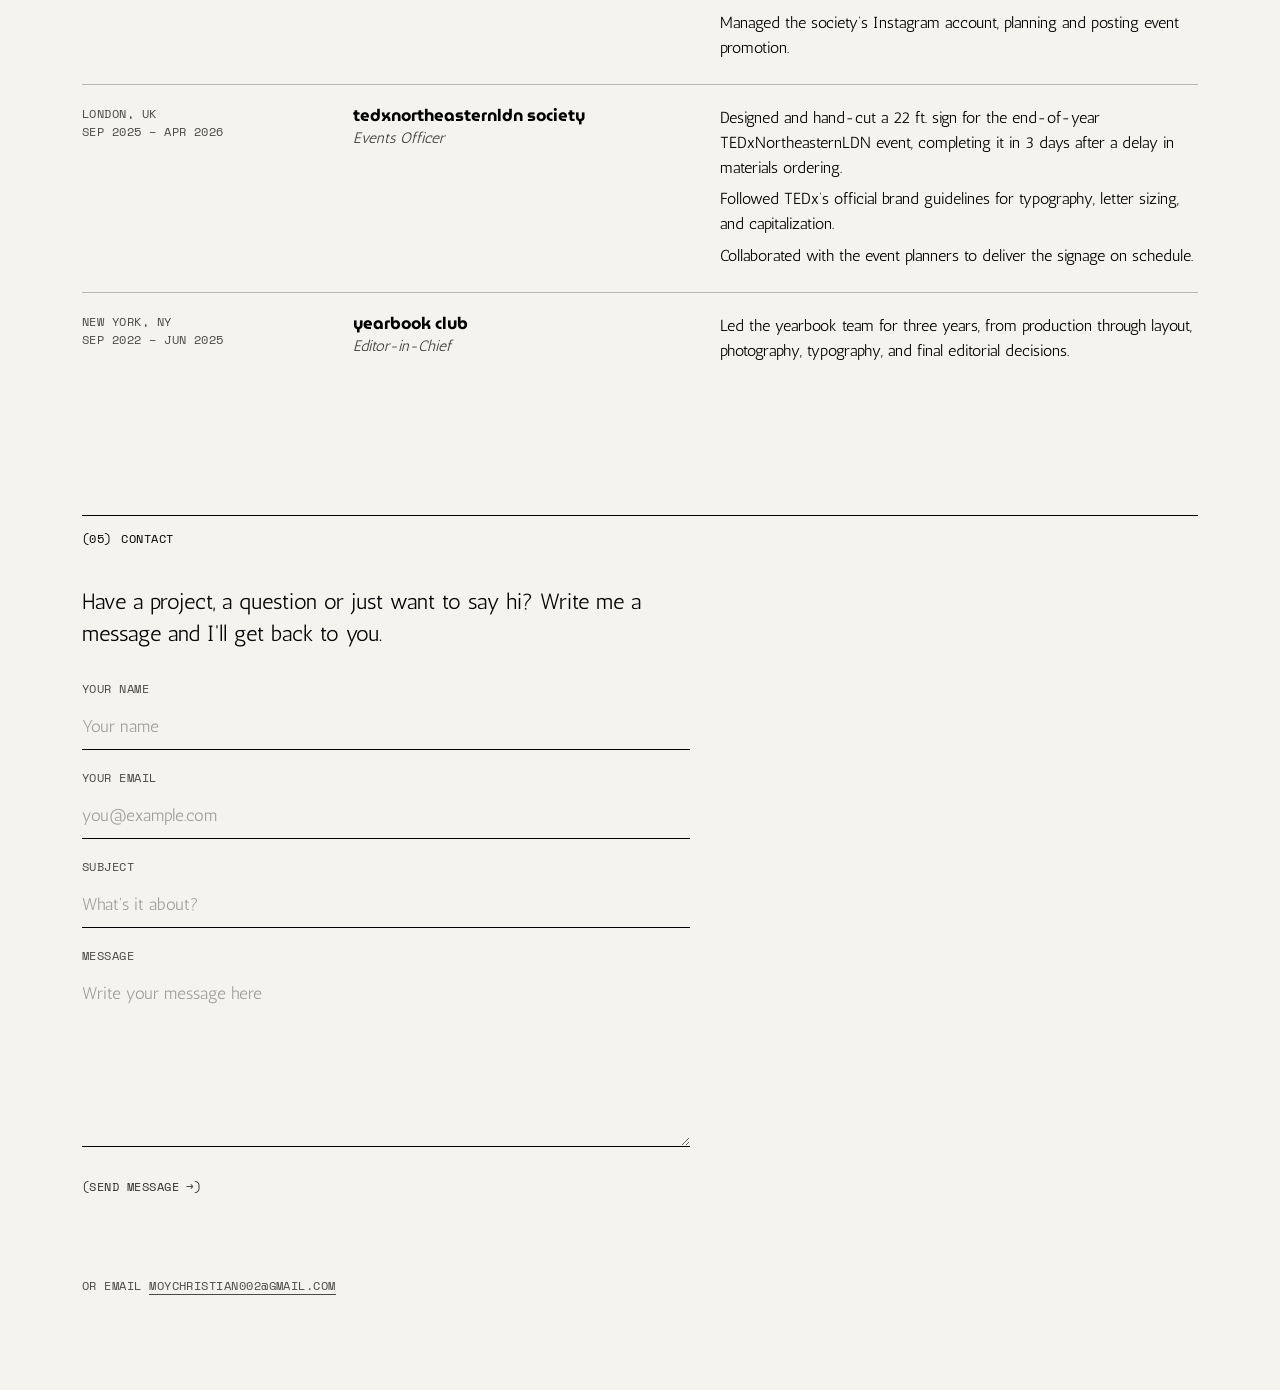
==== commit eeb0aba0: "Reels stay in one row on phones; version tags on CSS/JS so browsers load updates Co-Authored-By: Cla" ====
--- a/index.html
+++ b/index.html
@@ -8,7 +8,7 @@
   <link rel="preconnect" href="https://fonts.googleapis.com">
   <link rel="preconnect" href="https://fonts.gstatic.com" crossorigin>
   <link href="https://fonts.googleapis.com/css2?family=Antic&family=MuseoModerno:wght@500;600;700&family=Space+Mono&display=swap" rel="stylesheet">
-  <link rel="stylesheet" href="style.css">
+  <link rel="stylesheet" href="style.css?v=20261124a">
   <script>try{var f=JSON.parse(sessionStorage.getItem("page-fade"));if(f){var r=document.documentElement;r.style.setProperty("--page-bg",f[0]);r.style.setProperty("--page-ink",f[1]);r.classList.add("entering")}}catch(e){}</script>
 </head>
 <body>
@@ -218,11 +218,11 @@
   </main>
 
 
-  <script src="projects.js"></script>
-  <script src="script.js"></script>
-  <script src="strip.js"></script>
-  <script src="contact.js"></script>
-  <script src="fade.js"></script>
-  <script src="effects.js"></script>
+  <script src="projects.js?v=20261124a"></script>
+  <script src="script.js?v=20261124a"></script>
+  <script src="strip.js?v=20261124a"></script>
+  <script src="contact.js?v=20261124a"></script>
+  <script src="fade.js?v=20261124a"></script>
+  <script src="effects.js?v=20261124a"></script>
 </body>
 </html>
--- a/style.css
+++ b/style.css
@@ -377,6 +377,8 @@
 @media (max-width: 640px) {
   .article-gallery.natural-row { flex-direction: column; }
   .natural-row > button { flex: none !important; width: 100%; }
+  /* A "line" section stays one row on phones too, with a tighter gap */
+  .article-gallery.natural-row.line { flex-direction: row; gap: 0.5rem; }
 }
 
 /* Project pages, in the landing page's language (each keeps its own color world):
@@ -461,7 +463,7 @@
 .side-by-side .article-gallery.single { max-width: none; margin-top: 1.25rem; }
 .side-by-side .article-gallery.single:first-child { margin-top: 0; }
 /* A section marked "small" keeps its photos compact (e.g. the volleyball reels) */
-.article-gallery.small { max-width: 26rem; }
+.article-gallery.small, .article-gallery.small.single:has(.whole) { max-width: 26rem; }
 .side-by-side + .article-label, .side-by-side + .side-by-side, .section-text + .side-by-side, .article-gallery + .side-by-side { margin-top: 4.5rem; }
 @media (max-width: 860px) {
   .side-by-side { display: block; width: auto; margin-left: 0; }
